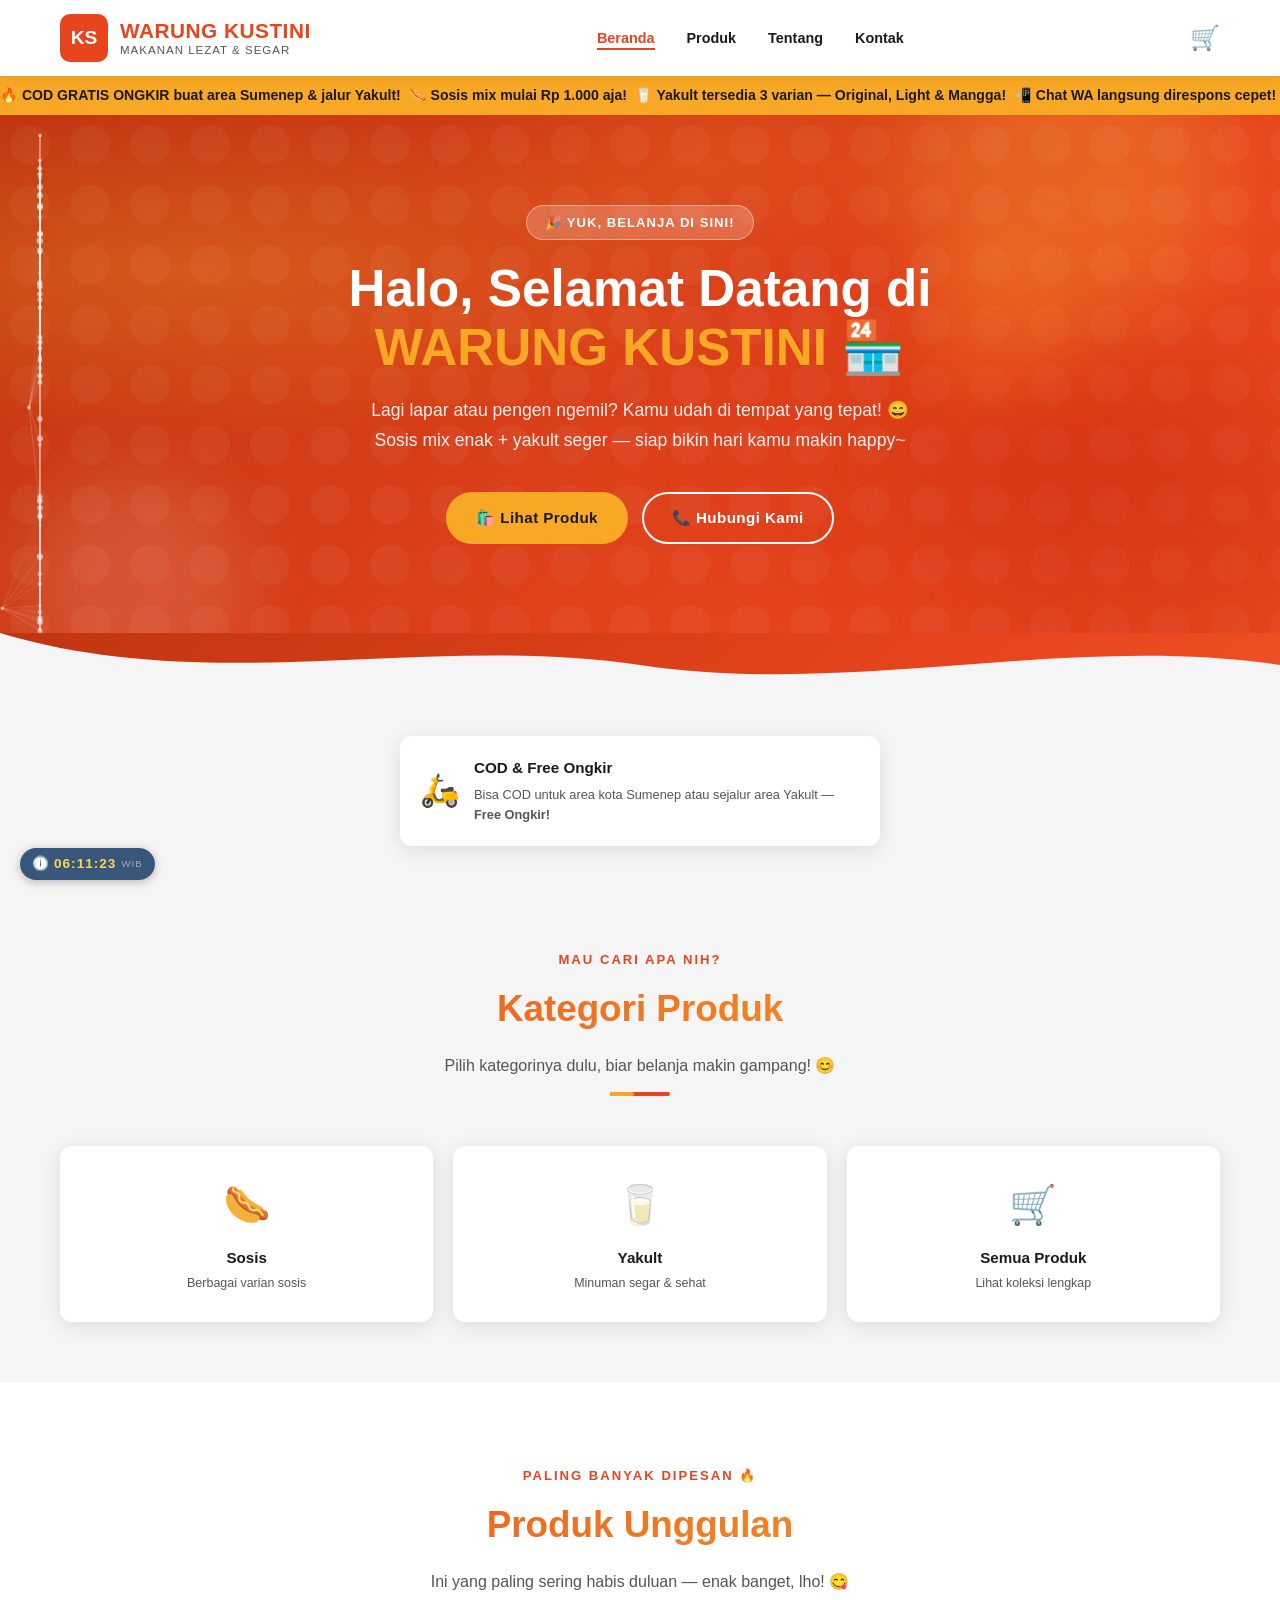
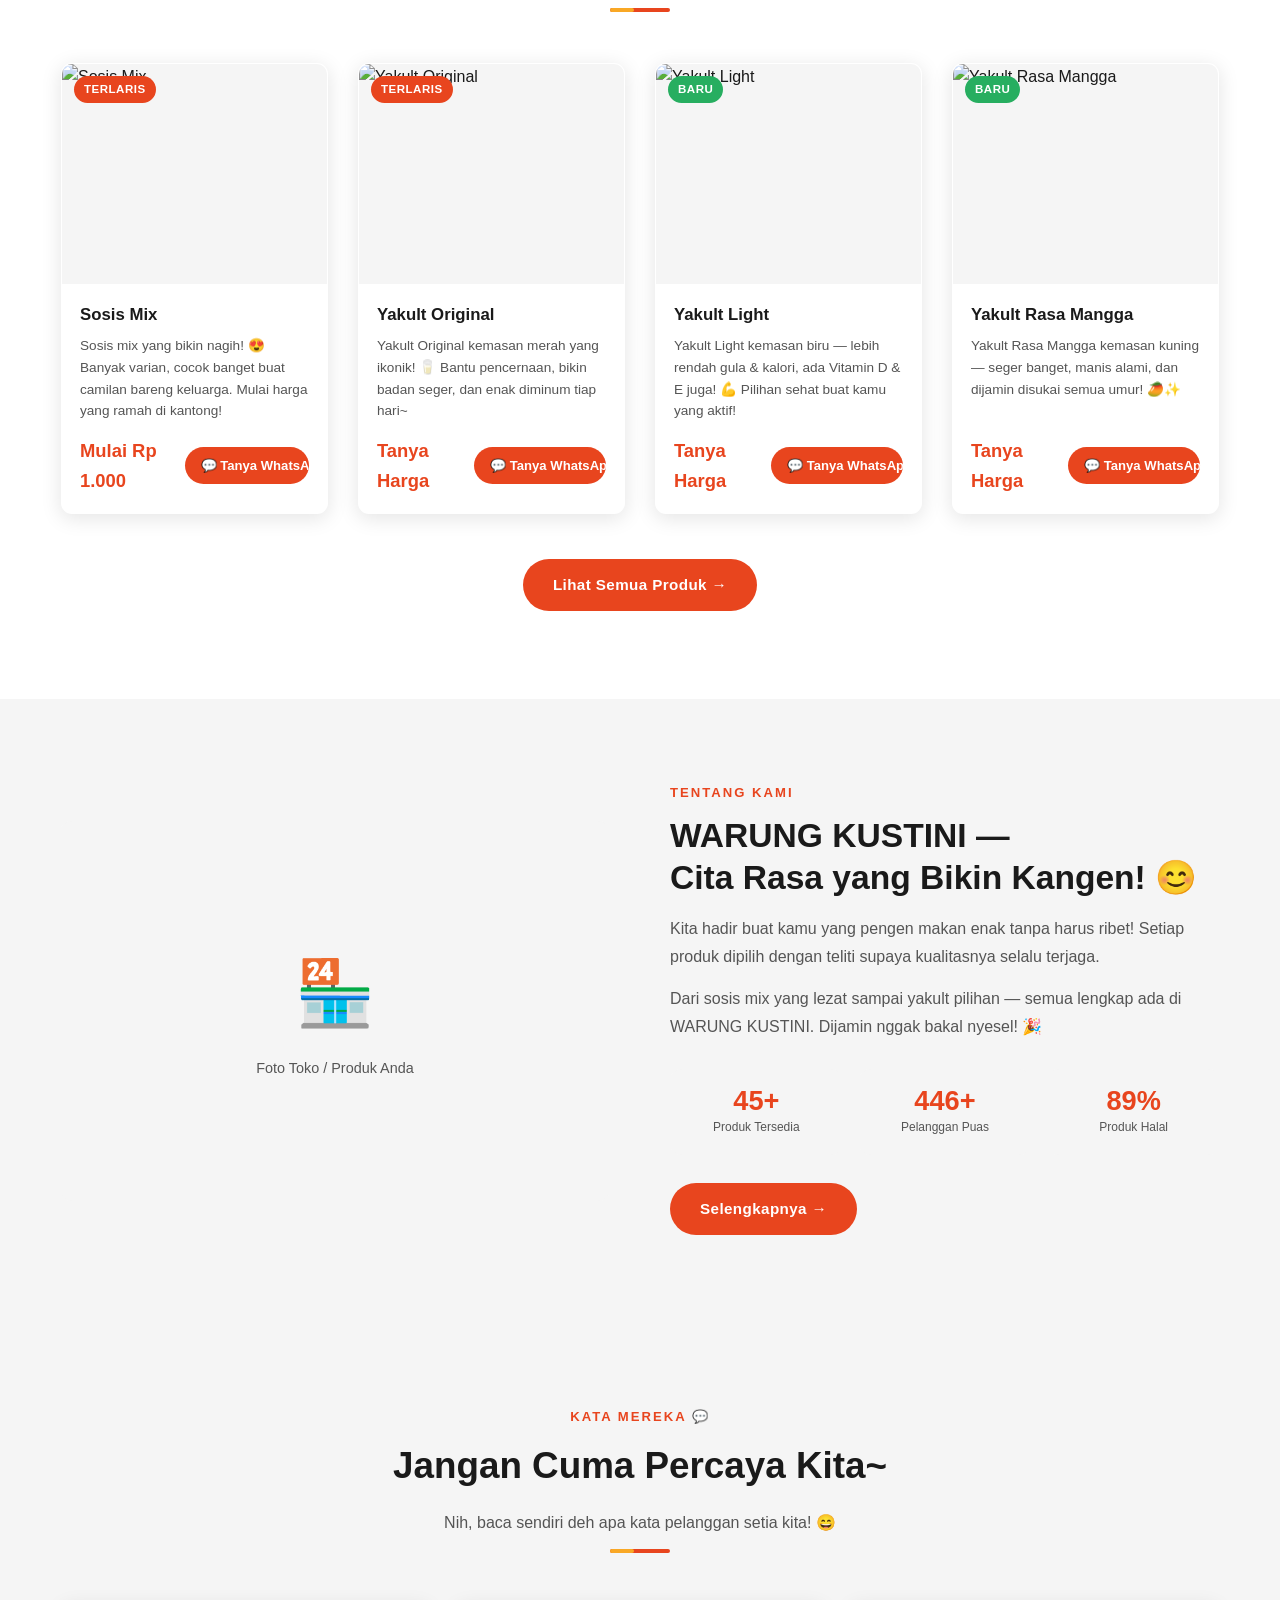
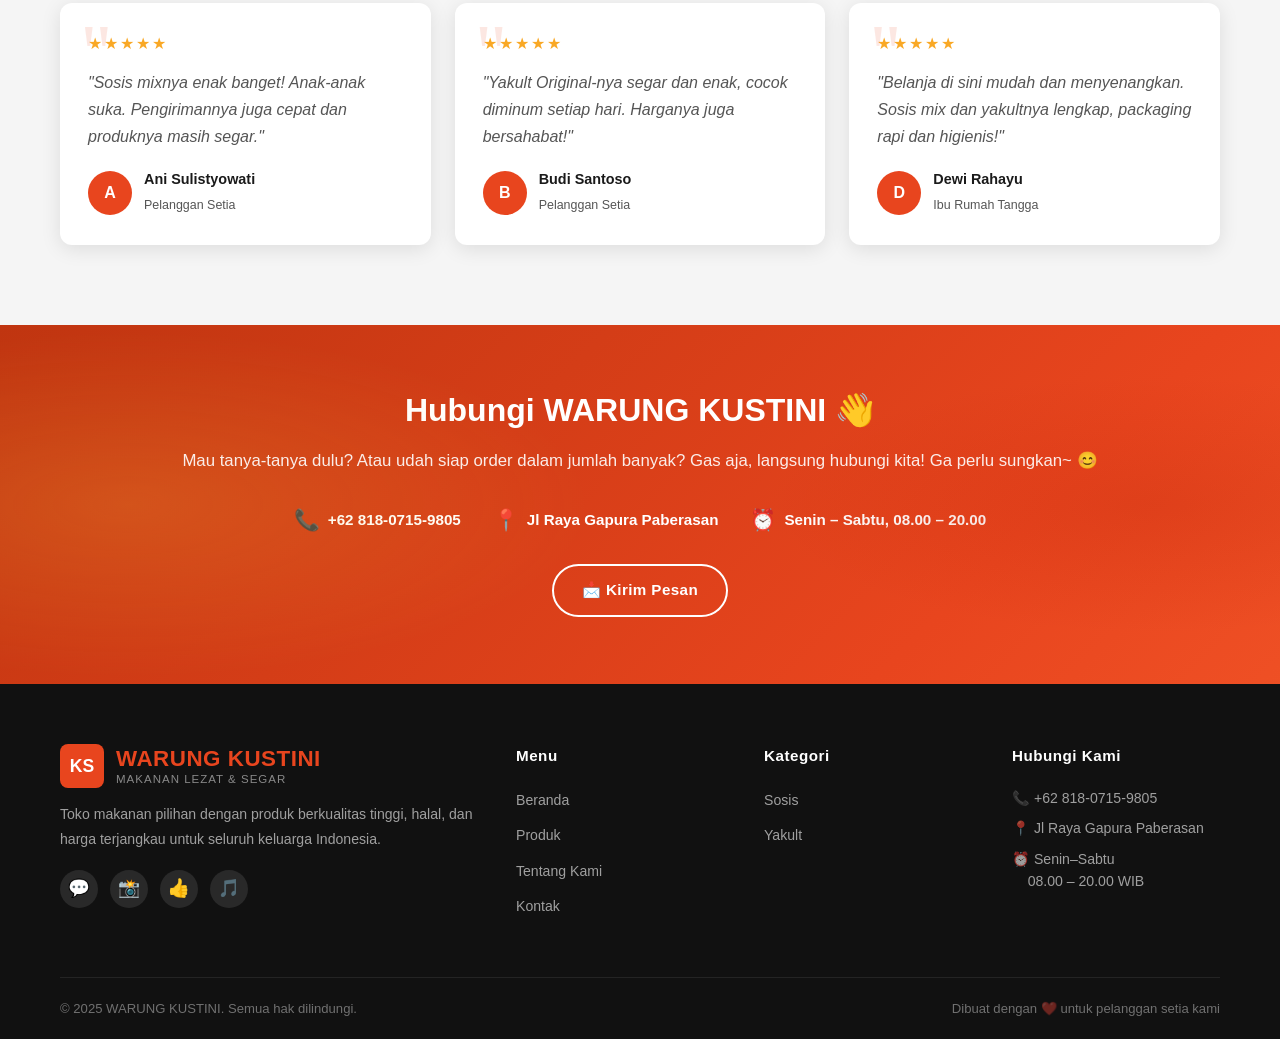
==== index.html @ 01413b74 "feat: premium redesign of Cek Info Sumenep modal with animations & effects Agent-Logs-Url: https://g" ====
<!DOCTYPE html>
<html lang="id">
<head>
  <meta charset="UTF-8" />
  <meta name="viewport" content="width=device-width, initial-scale=1.0" />
  <meta name="description" content="WARUNG KUSTINI — Toko makanan segar dan lezat. Sosis Mix dan Yakult pilihan terlengkap." />
  <title>WARUNG KUSTINI — Toko Makanan Lezat</title>
  <link rel="stylesheet" href="css/style.css" />
  <!-- Favicon placeholder (ganti dengan logo Anda) -->
  <link rel="icon" href="images/logo.png" type="image/png" />
</head>
<body>

  <div class="scroll-progress" id="scrollProgress"></div>

  <!-- ================================================
       NAVIGATION
       ================================================ -->
  <nav class="navbar">
    <div class="nav-inner">
      <!-- Logo -->
      <a href="index.html" class="logo">
        <!-- Ganti src dengan file logo Anda -->
        <div style="width:48px;height:48px;background:var(--primary);border-radius:10px;display:flex;align-items:center;justify-content:center;color:#fff;font-weight:900;font-size:1.2rem;flex-shrink:0;">KS</div>
        <div class="logo-text">
          <span class="logo-name">WARUNG KUSTINI</span>
          <span class="logo-tagline">Makanan Lezat &amp; Segar</span>
        </div>
      </a>

      <!-- Desktop Links -->
      <ul class="nav-links">
        <li><a href="index.html" class="active">Beranda</a></li>
        <li><a href="produk.html">Produk</a></li>
        <li><a href="tentang.html">Tentang</a></li>
        <li><a href="kontak.html">Kontak</a></li>
      </ul>

      <!-- Cart & Hamburger -->
      <div style="display:flex;align-items:center;gap:12px;">
        <div class="cart-icon" title="Keranjang Belanja">
          🛒
          <span class="cart-badge" style="display:none;">0</span>
        </div>
        <div class="hamburger" id="hamburger" aria-label="Menu">
          <span></span><span></span><span></span>
        </div>
      </div>
    </div>

    <!-- Mobile Nav -->
    <div class="mobile-nav" id="mobileNav">
      <a href="index.html">🏠 Beranda</a>
      <a href="produk.html">🛍️ Produk</a>
      <a href="tentang.html">ℹ️ Tentang Kami</a>
      <a href="kontak.html">📞 Kontak</a>
      <button id="mobileInfoSumenep" class="mobile-nav-info-btn">🗺️ Cek Info Sumenep</button>
    </div>
  </nav>

  <!-- ================================================
       HERO
       ================================================ -->
  <!-- PROMO TICKER -->
  <div class="promo-ticker" aria-label="Promo info">
    <span class="promo-ticker-inner">🔥 COD GRATIS ONGKIR buat area Sumenep &amp; jalur Yakult! &nbsp;🌭 Sosis mix mulai Rp 1.000 aja! &nbsp;🥛 Yakult tersedia 3 varian — Original, Light &amp; Mangga! &nbsp;📲 Chat WA langsung direspons cepet! &nbsp;&nbsp;&nbsp;&nbsp;🔥 COD GRATIS ONGKIR buat area Sumenep &amp; jalur Yakult! &nbsp;🌭 Sosis mix mulai Rp 1.000 aja! &nbsp;🥛 Yakult tersedia 3 varian — Original, Light &amp; Mangga! &nbsp;📲 Chat WA langsung direspons cepet!</span>
  </div>

  <section class="hero" id="floatingContainer">
    <div class="hero-shape s1"></div>
    <div class="hero-shape s2"></div>
    <div class="hero-shape s3"></div>
    <div class="hero-shape s4"></div>
    <div class="hero-content">
      <div class="hero-badge">🎉 Yuk, Belanja di Sini!</div>
      <h1>Halo, Selamat Datang di<br /><span>WARUNG KUSTINI</span> 🏪</h1>
      <p>Lagi lapar atau pengen ngemil? Kamu udah di tempat yang tepat! 😄<br />Sosis mix enak + yakult seger — siap bikin hari kamu makin happy~</p>
      <div class="hero-buttons">
        <a href="produk.html" class="btn btn-secondary">🛍️ Lihat Produk</a>
        <a href="kontak.html" class="btn btn-outline">📞 Hubungi Kami</a>
      </div>
    </div>
  </section>

  <!-- Wave divider: hero → features -->
  <div class="wave-divider" aria-hidden="true">
    <svg xmlns="http://www.w3.org/2000/svg" viewBox="0 0 1440 72" preserveAspectRatio="none">
      <path d="M0,0 C240,72 480,0 720,36 C960,72 1200,0 1440,36 L1440,72 L0,72 Z" fill="#f5f5f5"/>
    </svg>
  </div>

  <!-- ================================================
       FEATURES STRIP
       ================================================ -->
  <section class="features">
    <div class="container">
      <div class="features-grid features-grid--single">
        <div class="feature-item reveal">
          <div class="feature-icon">🛵</div>
          <div class="feature-text">
            <h4>COD &amp; Free Ongkir</h4>
            <p>Bisa COD untuk area kota Sumenep atau sejalur area Yakult — <strong>Free Ongkir!</strong></p>
          </div>
        </div>
      </div>
    </div>
  </section>

  <!-- ================================================
       PRODUCT CATEGORIES
       ================================================ -->
  <section class="categories">
    <div class="container">
      <div class="section-header">
        <span class="section-label">Mau Cari Apa Nih?</span>
        <h2 class="gradient-heading">Kategori Produk</h2>
        <p>Pilih kategorinya dulu, biar belanja makin gampang! 😊</p>
        <div class="divider"></div>
      </div>
      <div class="category-grid">
        <a href="produk.html?cat=sosis" class="category-card reveal">
          <div class="category-icon">🌭</div>
          <h4>Sosis</h4>
          <p>Berbagai varian sosis</p>
        </a>
        <a href="produk.html?cat=yakult" class="category-card reveal">
          <div class="category-icon">🥛</div>
          <h4>Yakult</h4>
          <p>Minuman segar &amp; sehat</p>
        </a>
        <a href="produk.html" class="category-card reveal">
          <div class="category-icon">🛒</div>
          <h4>Semua Produk</h4>
          <p>Lihat koleksi lengkap</p>
        </a>
      </div>
    </div>
  </section>

  <!-- ================================================
       FEATURED PRODUCTS
       ================================================ -->
  <section class="products" id="produk">
    <div class="container">
      <div class="section-header">
        <span class="section-label">Paling Banyak Dipesan 🔥</span>
        <h2 class="gradient-heading">Produk Unggulan</h2>
        <p>Ini yang paling sering habis duluan — enak banget, lho! 😋</p>
        <div class="divider"></div>
      </div>

      <div class="product-grid">

        <!-- Sosis Mix 1 -->
        <div class="product-card reveal" data-category="sosis">
          <div class="product-img-wrap">
            <img src="https://files.catbox.moe/dftq4t.jpg" alt="Sosis Mix" loading="lazy" />
            <span class="product-badge">Terlaris</span>
          </div>
          <div class="product-info">
            <h3>Sosis Mix</h3>
            <p>Sosis mix yang bikin nagih! 😍 Banyak varian, cocok banget buat camilan bareng keluarga. Mulai harga yang ramah di kantong!</p>
            <div class="product-footer">
              <span class="product-price">Mulai Rp 1.000</span>
              <a class="add-cart" href="https://wa.me/6281807159805?text=Permisi%2C%20Bu.%20Bolehkah%20saya%20mengetahui%20harga%20sosis%20mix%20ini%3F%20Terima%20kasih." target="_blank" rel="noopener noreferrer">💬 Tanya WhatsApp</a>
            </div>
          </div>
        </div>

        <!-- Yakult Original -->
        <div class="product-card reveal" data-category="minuman">
          <div class="product-img-wrap">
            <img src="https://files.catbox.moe/4a9c0r.jpg" alt="Yakult Original" loading="lazy" />
            <span class="product-badge">Terlaris</span>
          </div>
          <div class="product-info">
            <h3>Yakult Original</h3>
            <p>Yakult Original kemasan merah yang ikonik! 🥛 Bantu pencernaan, bikin badan seger, dan enak diminum tiap hari~</p>
            <div class="product-footer">
              <span class="product-price">Tanya Harga</span>
              <a class="add-cart" href="https://wa.me/6281807159805?text=Permisi%2C%20Bu.%20Bolehkah%20saya%20mengetahui%20harga%20Yakult%20Original%20ini%3F%20Terima%20kasih." target="_blank" rel="noopener noreferrer">💬 Tanya WhatsApp</a>
            </div>
          </div>
        </div>

        <!-- Yakult Light -->
        <div class="product-card reveal" data-category="minuman">
          <div class="product-img-wrap">
            <img src="https://files.catbox.moe/4a9c0r.jpg" alt="Yakult Light" loading="lazy" />
            <span class="product-badge new">Baru</span>
          </div>
          <div class="product-info">
            <h3>Yakult Light</h3>
            <p>Yakult Light kemasan biru — lebih rendah gula & kalori, ada Vitamin D & E juga! 💪 Pilihan sehat buat kamu yang aktif!</p>
            <div class="product-footer">
              <span class="product-price">Tanya Harga</span>
              <a class="add-cart" href="https://wa.me/6281807159805?text=Permisi%2C%20Bu.%20Bolehkah%20saya%20mengetahui%20harga%20Yakult%20Light%20ini%3F%20Terima%20kasih." target="_blank" rel="noopener noreferrer">💬 Tanya WhatsApp</a>
            </div>
          </div>
        </div>

        <!-- Yakult Rasa Mangga -->
        <div class="product-card reveal" data-category="minuman">
          <div class="product-img-wrap">
            <img src="https://files.catbox.moe/4a9c0r.jpg" alt="Yakult Rasa Mangga" loading="lazy" />
            <span class="product-badge new">Baru</span>
          </div>
          <div class="product-info">
            <h3>Yakult Rasa Mangga</h3>
            <p>Yakult Rasa Mangga kemasan kuning — seger banget, manis alami, dan dijamin disukai semua umur! 🥭✨</p>
            <div class="product-footer">
              <span class="product-price">Tanya Harga</span>
              <a class="add-cart" href="https://wa.me/6281807159805?text=Permisi%2C%20Bu.%20Bolehkah%20saya%20mengetahui%20harga%20Yakult%20Rasa%20Mangga%20ini%3F%20Terima%20kasih." target="_blank" rel="noopener noreferrer">💬 Tanya WhatsApp</a>
            </div>
          </div>
        </div>

      </div><!-- /product-grid -->

      <div class="view-all">
        <a href="produk.html" class="btn btn-primary">Lihat Semua Produk →</a>
      </div>
    </div>
  </section>

  <!-- ================================================
       ABOUT SNIPPET
       ================================================ -->
  <section class="about" style="background:var(--light-gray);">
    <div class="container">
      <div class="about-inner">
        <!-- Image side -->
        <div class="about-img-wrap reveal reveal-left">
          <!-- Ganti dengan foto toko/produk Anda -->
          <div class="about-img-placeholder">
            <div class="placeholder-icon">🏪</div>
            <p>Foto Toko / Produk Anda</p>
          </div>
        </div>

        <!-- Text side -->
        <div class="about-text reveal reveal-right">
          <span class="about-label">Tentang Kami</span>
          <h2>WARUNG KUSTINI — <br />Cita Rasa yang Bikin Kangen! 😊</h2>
          <p>Kita hadir buat kamu yang pengen makan enak tanpa harus ribet! Setiap produk dipilih dengan teliti supaya kualitasnya selalu terjaga.</p>
          <p>Dari sosis mix yang lezat sampai yakult pilihan — semua lengkap ada di WARUNG KUSTINI. Dijamin nggak bakal nyesel! 🎉</p>

          <div class="about-stats">
            <div class="stat">
              <div class="stat-num">50+</div>
              <div class="stat-label">Produk Tersedia</div>
            </div>
            <div class="stat">
              <div class="stat-num">500+</div>
              <div class="stat-label">Pelanggan Puas</div>
            </div>
            <div class="stat">
              <div class="stat-num">100%</div>
              <div class="stat-label">Produk Halal</div>
            </div>
          </div>

          <a href="tentang.html" class="btn btn-primary">Selengkapnya →</a>
        </div>
      </div>
    </div>
  </section>

  <!-- ================================================
       TESTIMONIALS
       ================================================ -->
  <section class="testimonials">
    <div class="container">
      <div class="section-header">
        <span class="section-label">Kata Mereka 💬</span>
        <h2>Jangan Cuma Percaya Kita~</h2>
        <p>Nih, baca sendiri deh apa kata pelanggan setia kita! 😄</p>
        <div class="divider"></div>
      </div>
      <div class="testimonial-grid">
        <div class="testimonial-card reveal">
          <div class="stars">★★★★★</div>
          <p>"Sosis mixnya enak banget! Anak-anak suka. Pengirimannya juga cepat dan produknya masih segar."</p>
          <div class="reviewer">
            <div class="reviewer-avatar">A</div>
            <div class="reviewer-info">
              <h5>Ani Sulistyowati</h5>
              <span>Pelanggan Setia</span>
            </div>
          </div>
        </div>
        <div class="testimonial-card reveal">
          <div class="stars">★★★★★</div>
          <p>"Yakult Original-nya segar dan enak, cocok diminum setiap hari. Harganya juga bersahabat!"</p>
          <div class="reviewer">
            <div class="reviewer-avatar">B</div>
            <div class="reviewer-info">
              <h5>Budi Santoso</h5>
              <span>Pelanggan Setia</span>
            </div>
          </div>
        </div>
        <div class="testimonial-card reveal">
          <div class="stars">★★★★★</div>
          <p>"Belanja di sini mudah dan menyenangkan. Sosis mix dan yakultnya lengkap, packaging rapi dan higienis!"</p>
          <div class="reviewer">
            <div class="reviewer-avatar">D</div>
            <div class="reviewer-info">
              <h5>Dewi Rahayu</h5>
              <span>Ibu Rumah Tangga</span>
            </div>
          </div>
        </div>
      </div>
    </div>
  </section>

  <!-- ================================================
       CONTACT STRIP
       ================================================ -->
  <section class="contact-strip" id="kontak">
    <div class="container">
      <h2>Hubungi WARUNG KUSTINI 👋</h2>
      <p>Mau tanya-tanya dulu? Atau udah siap order dalam jumlah banyak? Gas aja, langsung hubungi kita! Ga perlu sungkan~ 😊</p>
      <div class="contact-info">
        <div class="contact-info-item">
          <span class="icon">📞</span>
          <span>+62 818-0715-9805</span>
        </div>
        <div class="contact-info-item">
          <span class="icon">📍</span>
          <span>Jl Raya Gapura Paberasan</span>
        </div>
        <div class="contact-info-item">
          <span class="icon">⏰</span>
          <span>Senin – Sabtu, 08.00 – 20.00</span>
        </div>
      </div>
      <a href="kontak.html" class="btn btn-outline">📩 Kirim Pesan</a>
    </div>
  </section>

  <!-- ================================================
       FOOTER
       ================================================ -->
  <footer class="footer">
    <div class="container">
      <div class="footer-grid">
        <!-- Brand -->
        <div class="footer-brand">
          <div class="logo">
            <div style="width:44px;height:44px;background:var(--primary);border-radius:8px;display:flex;align-items:center;justify-content:center;color:#fff;font-weight:900;font-size:1.1rem;flex-shrink:0;">KS</div>
            <div class="logo-text">
              <span class="logo-name">WARUNG KUSTINI</span>
              <span class="logo-tagline">Makanan Lezat &amp; Segar</span>
            </div>
          </div>
          <p>Toko makanan pilihan dengan produk berkualitas tinggi, halal, dan harga terjangkau untuk seluruh keluarga Indonesia.</p>
          <div class="social-links">
            <a href="https://wa.me/6281807159805" title="WhatsApp">💬</a>
            <a href="#" title="Instagram">📸</a>
            <a href="#" title="Facebook">👍</a>
            <a href="#" title="TikTok">🎵</a>
          </div>
        </div>

        <!-- Menu -->
        <div class="footer-col">
          <h4>Menu</h4>
          <ul>
            <li><a href="index.html">Beranda</a></li>
            <li><a href="produk.html">Produk</a></li>
            <li><a href="tentang.html">Tentang Kami</a></li>
            <li><a href="kontak.html">Kontak</a></li>
          </ul>
        </div>

        <div class="footer-col">
          <h4>Kategori</h4>
          <ul>
            <li><a href="produk.html?cat=sosis">Sosis</a></li>
            <li><a href="produk.html?cat=yakult">Yakult</a></li>
          </ul>
        </div>

        <!-- Kontak -->
        <div class="footer-col footer-contact">
          <h4>Hubungi Kami</h4>
          <p>📞 +62 818-0715-9805</p>
          <p>📍 Jl Raya Gapura Paberasan</p>
          <p>⏰ Senin–Sabtu<br />&nbsp;&nbsp;&nbsp;&nbsp;08.00 – 20.00 WIB</p>
        </div>
      </div>

      <div class="footer-bottom">
        <span>&copy; 2025 WARUNG KUSTINI. Semua hak dilindungi.</span>
        <span>Dibuat dengan ❤️ untuk pelanggan setia kami</span>
      </div>
    </div>
  </footer>

  <div class="toast-container"></div>
  <button class="back-to-top" id="backToTop" title="Kembali ke atas">↑</button>

  <!-- Live Clock Widget -->
  <div class="live-clock" id="liveClock" title="Klik untuk lihat info Sumenep">
    <div class="live-clock-icon">🕐</div>
    <div class="live-clock-time" id="clockTime">00:00:00</div>
    <div class="live-clock-label">WIB</div>
  </div>

  <!-- Sumenep Info Modal -->
  <div class="sumenep-modal-overlay" id="sumenepModalOverlay" role="dialog" aria-modal="true" aria-label="Info Sumenep">
    <div class="sumenep-modal">
      <button class="sumenep-modal-close" id="sumenepModalClose" aria-label="Tutup">✕</button>

      <!-- Header with particle canvas -->
      <div class="sumenep-modal-header">
        <canvas class="sumenep-particles" id="sumenepParticles" aria-hidden="true"></canvas>
        <div class="sumenep-header-content">
          <div class="sumenep-header-icon">🗺️</div>
          <span class="sumenep-modal-badge">📍 Sumenep, Jawa Timur</span>
          <h2>Info Sumenep</h2>
          <p class="sumenep-header-sub">Kabupaten Kepulauan Paling Timur Jawa Timur</p>
        </div>
      </div>

      <div class="sumenep-modal-body">

        <!-- Clock section -->
        <div class="sumenep-time-section">
          <div class="sumenep-time-label">🕐 Waktu Sekarang — WIB</div>
          <div class="sumenep-time-display" id="sumenepTimeDisplay">00:00:00</div>
          <div class="sumenep-time-meta">
            <span id="sumenepDateDisplay">Memuat tanggal…</span>
            <span class="sumenep-timezone">UTC+7 · Waktu Indonesia Barat</span>
          </div>
        </div>

        <!-- Quick stats -->
        <div class="sumenep-stats-grid">
          <div class="sumenep-stat-tile">
            <div class="sumenep-stat-icon">🏝️</div>
            <div class="sumenep-stat-val">126</div>
            <div class="sumenep-stat-key">Pulau</div>
          </div>
          <div class="sumenep-stat-tile">
            <div class="sumenep-stat-icon">🏘️</div>
            <div class="sumenep-stat-val">27</div>
            <div class="sumenep-stat-key">Kecamatan</div>
          </div>
          <div class="sumenep-stat-tile">
            <div class="sumenep-stat-icon">👥</div>
            <div class="sumenep-stat-val">1,1 Jt</div>
            <div class="sumenep-stat-key">Penduduk</div>
          </div>
          <div class="sumenep-stat-tile">
            <div class="sumenep-stat-icon">🌊</div>
            <div class="sumenep-stat-val">2.093</div>
            <div class="sumenep-stat-key">km² Luas</div>
          </div>
        </div>

        <!-- Weather section -->
        <div class="sumenep-weather-section">
          <div class="sumenep-weather-header">
            <h3>🌤️ Cuaca Sumenep</h3>
            <button class="sumenep-refresh-btn" id="sumenepCekCuacaBtn" title="Muat ulang cuaca">↻</button>
          </div>
          <div id="sumenepWeatherContent">
            <div class="sumenep-weather-empty">
              <div class="sumenep-weather-empty-icon">🌤️</div>
              <p>Tekan tombol ↻ untuk memuat data cuaca terkini</p>
            </div>
          </div>
        </div>

      </div><!-- /body -->
    </div><!-- /modal -->
  </div>

  <script src="js/main.js"></script>
</body>
</html>
---- css/style.css ----
/* =====================================================
   KUSTINI STORE — Main Stylesheet
   ===================================================== */

/* ---------- CSS Variables ---------- */
:root {
  --primary:    #e8451e;   /* warm orange-red */
  --primary-dk: #c03510;
  --accent:     #f9a825;   /* golden yellow */
  --dark:       #1a1a1a;
  --gray:       #555;
  --light-gray: #f5f5f5;
  --white:      #ffffff;
  --border:     #e0e0e0;
  --radius:     12px;
  --shadow:     0 4px 20px rgba(0,0,0,.10);
  --transition: .3s ease;
  --font:       'Segoe UI', Tahoma, Geneva, Verdana, sans-serif;
}

/* ---------- Reset & Base ---------- */
*, *::before, *::after { box-sizing: border-box; margin: 0; padding: 0; }

html { scroll-behavior: smooth; }

body {
  font-family: var(--font);
  color: var(--dark);
  background: linear-gradient(160deg, #fffaf8 0%, #ffffff 45%, #fff8f3 100%);
  background-attachment: fixed;
  line-height: 1.6;
}

img { max-width: 100%; display: block; }
a  { text-decoration: none; color: inherit; }
ul { list-style: none; }

.container {
  max-width: 1200px;
  margin: 0 auto;
  padding: 0 20px;
}

/* ---------- Buttons ---------- */
.btn {
  display: inline-block;
  padding: 12px 28px;
  border-radius: 50px;
  font-weight: 600;
  font-size: .95rem;
  cursor: pointer;
  border: 2px solid transparent;
  transition: var(--transition);
  letter-spacing: .4px;
}
.btn-primary {
  background: var(--primary);
  color: var(--white);
}
.btn-primary:hover {
  background: var(--primary-dk);
  transform: translateY(-2px);
  box-shadow: 0 6px 18px rgba(232,69,30,.35);
}
.btn-outline {
  border-color: var(--white);
  color: var(--white);
}
.btn-outline:hover {
  background: var(--white);
  color: var(--primary);
  transform: translateY(-2px);
}
.btn-secondary {
  background: var(--accent);
  color: var(--dark);
}
.btn-secondary:hover {
  filter: brightness(.92);
  transform: translateY(-2px);
}

/* =====================================================
   NAVIGATION
   ===================================================== */
.navbar {
  position: sticky;
  top: 0;
  z-index: 1000;
  background: var(--white);
  box-shadow: 0 2px 12px rgba(0,0,0,.08);
}

.nav-inner {
  display: flex;
  align-items: center;
  justify-content: space-between;
  padding: 14px 20px;
  max-width: 1200px;
  margin: 0 auto;
}

/* Logo */
.logo {
  display: flex;
  align-items: center;
  gap: 12px;
}
.logo-img {
  width: 48px;
  height: 48px;
  object-fit: contain;
  border-radius: 8px;
}
.logo-text {
  display: flex;
  flex-direction: column;
  line-height: 1.2;
}
.logo-name {
  font-size: 1.3rem;
  font-weight: 800;
  color: var(--primary);
  letter-spacing: .5px;
}
.logo-tagline {
  font-size: .72rem;
  color: var(--gray);
  letter-spacing: 1px;
  text-transform: uppercase;
}

/* Nav links */
.nav-links {
  display: flex;
  align-items: center;
  gap: 32px;
}
.nav-links a {
  font-weight: 600;
  font-size: .9rem;
  color: var(--dark);
  position: relative;
  transition: color var(--transition);
}
.nav-links a::after {
  content: '';
  position: absolute;
  bottom: -4px;
  left: 0;
  width: 0;
  height: 2px;
  background: var(--primary);
  transition: width var(--transition);
}
.nav-links a:hover,
.nav-links a.active { color: var(--primary); }
.nav-links a:hover::after,
.nav-links a.active::after { width: 100%; }

/* Cart icon */
.cart-icon {
  position: relative;
  font-size: 1.5rem;
  cursor: pointer;
  color: var(--dark);
  transition: color var(--transition);
}
.cart-icon:hover { color: var(--primary); }
.cart-badge {
  position: absolute;
  top: -6px;
  right: -8px;
  background: var(--primary);
  color: var(--white);
  border-radius: 50%;
  width: 18px;
  height: 18px;
  font-size: .65rem;
  font-weight: 700;
  display: flex;
  align-items: center;
  justify-content: center;
}

/* Hamburger */
.hamburger {
  display: none;
  flex-direction: column;
  gap: 5px;
  cursor: pointer;
  padding: 4px;
}
.hamburger span {
  display: block;
  width: 25px;
  height: 3px;
  background: var(--dark);
  border-radius: 3px;
  transition: var(--transition);
}
.hamburger.open span:nth-child(1) { transform: translateY(8px) rotate(45deg); }
.hamburger.open span:nth-child(2) { opacity: 0; }
.hamburger.open span:nth-child(3) { transform: translateY(-8px) rotate(-45deg); }

/* Mobile nav */
.mobile-nav {
  display: none;
  flex-direction: column;
  background: var(--white);
  padding: 16px 20px;
  border-top: 1px solid var(--border);
}
.mobile-nav.open { display: flex; }
.mobile-nav a {
  padding: 12px 0;
  font-weight: 600;
  border-bottom: 1px solid var(--border);
  color: var(--dark);
  transition: color var(--transition);
}
.mobile-nav a:last-child { border-bottom: none; }
.mobile-nav a:hover { color: var(--primary); }

/* =====================================================
   HERO SECTION
   ===================================================== */
.hero {
  background: linear-gradient(135deg, #c03510 0%, var(--primary) 25%, #ff6b35 55%, var(--accent) 85%, #e05010 100%);
  background-size: 300% 300%;
  animation: heroGradient 12s ease infinite;
  color: var(--white);
  padding: 90px 20px;
  text-align: center;
  position: relative;
  overflow: hidden;
}
@keyframes heroGradient {
  0%   { background-position: 0%   50%; }
  50%  { background-position: 100% 50%; }
  100% { background-position: 0%   50%; }
}
.hero::before {
  content: '';
  position: absolute;
  inset: 0;
  background:
    radial-gradient(ellipse 70% 50% at 15% 30%, rgba(255,200,60,0.22) 0%, transparent 65%),
    radial-gradient(ellipse 55% 70% at 85% 70%, rgba(180,30,5,0.28) 0%, transparent 65%),
    radial-gradient(ellipse 40% 40% at 55% 10%, rgba(255,140,40,0.18) 0%, transparent 55%),
    url("data:image/svg+xml,%3Csvg width='60' height='60' viewBox='0 0 60 60' xmlns='http://www.w3.org/2000/svg'%3E%3Cg fill='none' fill-rule='evenodd'%3E%3Cg fill='%23ffffff' fill-opacity='0.04'%3E%3Ccircle cx='30' cy='30' r='20'/%3E%3C/g%3E%3C/g%3E%3C/svg%3E");
  animation: auroraShift 10s ease-in-out infinite alternate;
}
@keyframes auroraShift {
  0%   { background-position: 0 0, 100% 100%, 50% 0, 0 0; }
  100% { background-position: 80% 60%, 20% 30%, 80% 80%, 0 0; }
}
.hero-content { position: relative; z-index: 1; max-width: 700px; margin: 0 auto; }
.hero-badge {
  display: inline-block;
  background: rgba(255,255,255,.2);
  border: 1px solid rgba(255,255,255,.4);
  border-radius: 50px;
  padding: 6px 18px;
  font-size: .82rem;
  font-weight: 600;
  letter-spacing: 1px;
  margin-bottom: 20px;
  text-transform: uppercase;
}
.hero h1 {
  font-size: clamp(2rem, 5vw, 3.2rem);
  font-weight: 900;
  line-height: 1.15;
  margin-bottom: 18px;
}
.hero h1 span { color: var(--accent); }
.hero p {
  font-size: 1.1rem;
  opacity: .92;
  margin-bottom: 36px;
  line-height: 1.7;
}
.hero-buttons { display: flex; gap: 14px; justify-content: center; flex-wrap: wrap; }

/* =====================================================
   SECTION HEADERS
   ===================================================== */
.section-header { text-align: center; margin-bottom: 50px; }
.section-label {
  display: inline-block;
  color: var(--primary);
  font-weight: 700;
  font-size: .82rem;
  letter-spacing: 2px;
  text-transform: uppercase;
  margin-bottom: 10px;
}
.section-header h2 {
  font-size: clamp(1.6rem, 3vw, 2.3rem);
  font-weight: 800;
  color: var(--dark);
  margin-bottom: 14px;
}
.section-header p { color: var(--gray); max-width: 520px; margin: 0 auto; }
.divider {
  width: 60px;
  height: 4px;
  background: var(--primary);
  border-radius: 4px;
  margin: 14px auto 0;
}

/* =====================================================
   FEATURES STRIP
   ===================================================== */
.features {
  background: var(--light-gray);
  padding: 40px 20px;
}
.features-grid {
  display: grid;
  grid-template-columns: repeat(auto-fit, minmax(200px, 1fr));
  gap: 24px;
}
.features-grid--single {
  grid-template-columns: minmax(200px, 480px);
  justify-content: center;
}
.feature-item {
  display: flex;
  align-items: center;
  gap: 14px;
  background: var(--white);
  border-radius: var(--radius);
  padding: 20px;
  box-shadow: var(--shadow);
}
.feature-icon {
  font-size: 2rem;
  flex-shrink: 0;
}
.feature-text h4 { font-size: .95rem; font-weight: 700; margin-bottom: 4px; }
.feature-text p  { font-size: .8rem;  color: var(--gray); }

/* =====================================================
   PRODUCTS
   ===================================================== */
.products { padding: 80px 20px; }

.product-grid {
  display: grid;
  grid-template-columns: repeat(auto-fill, minmax(260px, 1fr));
  gap: 28px;
}

.product-card {
  background: var(--white);
  border-radius: var(--radius);
  box-shadow: var(--shadow);
  overflow: hidden;
  transition: transform var(--transition), box-shadow var(--transition);
  display: flex;
  flex-direction: column;
}
.product-card:hover {
  transform: translateY(-6px);
  box-shadow: 0 12px 36px rgba(0,0,0,.14);
}

.product-img-wrap {
  position: relative;
  height: 220px;
  background: var(--light-gray);
  overflow: hidden;
}
.product-img-wrap img {
  width: 100%;
  height: 100%;
  object-fit: cover;
  transition: transform .5s ease;
}
.product-card:hover .product-img-wrap img { transform: scale(1.06); }
.product-badge {
  position: absolute;
  top: 12px;
  left: 12px;
  background: var(--primary);
  color: var(--white);
  font-size: .72rem;
  font-weight: 700;
  padding: 4px 10px;
  border-radius: 50px;
  text-transform: uppercase;
  letter-spacing: .5px;
}
.product-badge.new { background: #27ae60; }

.product-info { padding: 18px; flex: 1; display: flex; flex-direction: column; }
.product-info h3 { font-size: 1.05rem; font-weight: 700; margin-bottom: 6px; }
.product-info p  { font-size: .85rem; color: var(--gray); flex: 1; margin-bottom: 14px; }

.product-footer {
  display: flex;
  align-items: center;
  justify-content: space-between;
  gap: 10px;
}
.product-price {
  font-size: 1.15rem;
  font-weight: 800;
  color: var(--primary);
}
.add-cart {
  background: var(--primary);
  color: var(--white);
  border: none;
  border-radius: 50px;
  padding: 8px 16px;
  font-size: .82rem;
  font-weight: 600;
  cursor: pointer;
  transition: var(--transition);
  white-space: nowrap;
}
.add-cart:hover {
  background: var(--primary-dk);
  transform: translateY(-1px);
}

.view-all { text-align: center; margin-top: 44px; }

/* =====================================================
   CATEGORIES
   ===================================================== */
.categories { padding: 60px 20px; background: var(--light-gray); }
.category-grid {
  display: grid;
  grid-template-columns: repeat(auto-fit, minmax(160px, 1fr));
  gap: 20px;
}
.category-card {
  background: var(--white);
  border-radius: var(--radius);
  padding: 28px 16px;
  text-align: center;
  box-shadow: var(--shadow);
  cursor: pointer;
  transition: var(--transition);
}
.category-card:hover {
  background: var(--primary);
  color: var(--white);
  transform: translateY(-4px);
  box-shadow: 0 8px 24px rgba(232,69,30,.3);
}
.category-card:hover p { color: rgba(255,255,255,.85); }
.category-icon { font-size: 2.4rem; margin-bottom: 10px; }
.category-card h4 { font-size: .95rem; font-weight: 700; margin-bottom: 4px; }
.category-card p  { font-size: .78rem; color: var(--gray); transition: var(--transition); }

/* =====================================================
   ABOUT SECTION
   ===================================================== */
.about { padding: 80px 20px; }
.about-inner {
  display: grid;
  grid-template-columns: 1fr 1fr;
  gap: 60px;
  align-items: center;
}
.about-img-wrap {
  position: relative;
  border-radius: var(--radius);
  overflow: hidden;
  background: var(--light-gray);
  min-height: 380px;
  display: flex;
  align-items: center;
  justify-content: center;
}
.about-img-wrap img {
  width: 100%;
  height: 100%;
  object-fit: cover;
}
.about-img-placeholder {
  color: var(--gray);
  text-align: center;
  padding: 40px;
}
.about-img-placeholder .placeholder-icon { font-size: 4rem; margin-bottom: 12px; }
.about-img-placeholder p { font-size: .9rem; }

.about-label { color: var(--primary); font-weight: 700; text-transform: uppercase; letter-spacing: 2px; font-size: .82rem; }
.about-text h2 { font-size: clamp(1.5rem, 3vw, 2.1rem); font-weight: 800; margin: 10px 0 16px; line-height: 1.25; }
.about-text p  { color: var(--gray); margin-bottom: 14px; line-height: 1.75; }

.about-stats {
  display: grid;
  grid-template-columns: repeat(3, 1fr);
  gap: 16px;
  margin: 28px 0;
}
.stat {
  text-align: center;
  padding: 18px 10px;
  background: var(--light-gray);
  border-radius: var(--radius);
}
.stat-num { font-size: 1.7rem; font-weight: 900; color: var(--primary); line-height: 1; }
.stat-label { font-size: .75rem; color: var(--gray); margin-top: 4px; }

/* =====================================================
   TESTIMONIALS
   ===================================================== */
.testimonials { padding: 80px 20px; background: var(--light-gray); }
.testimonial-grid {
  display: grid;
  grid-template-columns: repeat(auto-fill, minmax(280px, 1fr));
  gap: 24px;
}
.testimonial-card {
  background: var(--white);
  border-radius: var(--radius);
  padding: 28px;
  box-shadow: var(--shadow);
  position: relative;
}
.testimonial-card::before {
  content: '"';
  position: absolute;
  top: 10px;
  left: 20px;
  font-size: 5rem;
  color: var(--primary);
  opacity: .12;
  line-height: 1;
  font-family: Georgia, serif;
}
.stars { color: var(--accent); font-size: 1rem; margin-bottom: 12px; letter-spacing: 2px; }
.testimonial-card p { color: var(--gray); font-style: italic; margin-bottom: 18px; line-height: 1.7; }
.reviewer { display: flex; align-items: center; gap: 12px; }
.reviewer-avatar {
  width: 44px;
  height: 44px;
  border-radius: 50%;
  background: var(--primary);
  color: var(--white);
  display: flex;
  align-items: center;
  justify-content: center;
  font-weight: 800;
  font-size: 1rem;
  flex-shrink: 0;
}
.reviewer-info h5 { font-weight: 700; font-size: .9rem; }
.reviewer-info span { font-size: .78rem; color: var(--gray); }

/* =====================================================
   CONTACT STRIP
   ===================================================== */
.contact-strip {
  background: linear-gradient(135deg, #c03510 0%, var(--primary) 25%, #ff6b35 55%, var(--accent) 85%, #e05010 100%);
  background-size: 300% 300%;
  animation: heroGradient 12s ease infinite;
  color: var(--white);
  padding: 60px 20px;
  text-align: center;
  position: relative;
  overflow: hidden;
}
.contact-strip::before {
  content: '';
  position: absolute;
  inset: 0;
  background:
    radial-gradient(ellipse 60% 80% at 10% 50%, rgba(255,200,60,0.18) 0%, transparent 60%),
    radial-gradient(ellipse 50% 60% at 90% 50%, rgba(180,30,5,0.2) 0%, transparent 60%);
  animation: auroraShift 10s ease-in-out infinite alternate;
  pointer-events: none;
}
.contact-strip h2 { font-size: clamp(1.5rem, 3vw, 2rem); font-weight: 800; margin-bottom: 12px; }
.contact-strip p  { opacity: .9; margin-bottom: 28px; font-size: 1.05rem; }
.contact-info {
  display: flex;
  justify-content: center;
  gap: 32px;
  flex-wrap: wrap;
  margin-bottom: 28px;
}
.contact-info-item {
  display: flex;
  align-items: center;
  gap: 8px;
  font-size: .95rem;
  font-weight: 600;
}
.contact-info-item span.icon { font-size: 1.3rem; }

/* =====================================================
   FOOTER
   ===================================================== */
.footer {
  background: #111;
  color: rgba(255,255,255,.75);
  padding: 60px 20px 0;
}
.footer-grid {
  display: grid;
  grid-template-columns: 2fr 1fr 1fr 1fr;
  gap: 40px;
  margin-bottom: 48px;
}
.footer-brand .logo-name { color: var(--primary); font-size: 1.4rem; }
.footer-brand .logo-tagline { color: rgba(255,255,255,.5); }
.footer-brand p {
  margin-top: 14px;
  font-size: .88rem;
  line-height: 1.75;
  color: rgba(255,255,255,.6);
}
.footer-col h4 {
  color: var(--white);
  font-weight: 700;
  margin-bottom: 18px;
  font-size: .95rem;
  letter-spacing: .5px;
}
.footer-col ul li { margin-bottom: 10px; }
.footer-col ul li a {
  color: rgba(255,255,255,.6);
  font-size: .88rem;
  transition: color var(--transition);
}
.footer-col ul li a:hover { color: var(--primary); }
.footer-contact p {
  font-size: .88rem;
  color: rgba(255,255,255,.6);
  margin-bottom: 8px;
  display: flex;
  align-items: flex-start;
  gap: 8px;
}
.social-links { display: flex; gap: 12px; margin-top: 18px; }
.social-links a {
  width: 38px;
  height: 38px;
  border-radius: 50%;
  background: rgba(255,255,255,.1);
  display: flex;
  align-items: center;
  justify-content: center;
  font-size: 1.1rem;
  color: var(--white);
  transition: var(--transition);
}
.social-links a:hover { background: var(--primary); transform: translateY(-2px); }

.footer-bottom {
  border-top: 1px solid rgba(255,255,255,.08);
  padding: 20px 0;
  display: flex;
  justify-content: space-between;
  align-items: center;
  flex-wrap: wrap;
  gap: 12px;
  font-size: .82rem;
  color: rgba(255,255,255,.4);
}
.footer-bottom a { color: var(--primary); }

/* =====================================================
   PLACEHOLDER IMAGE COMPONENT
   ===================================================== */
.img-placeholder {
  width: 100%;
  height: 100%;
  display: flex;
  flex-direction: column;
  align-items: center;
  justify-content: center;
  background: linear-gradient(135deg, #f0f0f0 0%, #e0e0e0 100%);
  color: #aaa;
  gap: 8px;
}
.img-placeholder .ph-icon { font-size: 3rem; }
.img-placeholder .ph-text { font-size: .78rem; }

/* =====================================================
   PAGE HERO (inner pages)
   ===================================================== */
.page-hero {
  background: linear-gradient(135deg, #c03510 0%, var(--primary) 25%, #ff6b35 55%, var(--accent) 85%, #e05010 100%);
  background-size: 300% 300%;
  animation: heroGradient 12s ease infinite;
  color: var(--white);
  padding: 60px 20px;
  text-align: center;
  position: relative;
  overflow: hidden;
}
.page-hero::before {
  content: '';
  position: absolute;
  inset: 0;
  background:
    radial-gradient(ellipse 60% 50% at 10% 40%, rgba(255,200,60,0.2) 0%, transparent 60%),
    radial-gradient(ellipse 50% 60% at 90% 60%, rgba(180,30,5,0.22) 0%, transparent 60%);
  animation: auroraShift 10s ease-in-out infinite alternate;
  pointer-events: none;
}
.page-hero h1 { font-size: clamp(1.8rem, 4vw, 2.8rem); font-weight: 900; margin-bottom: 10px; }
.page-hero p  { opacity: .9; font-size: 1.05rem; }
.breadcrumb {
  display: flex;
  justify-content: center;
  gap: 8px;
  margin-top: 12px;
  font-size: .85rem;
  opacity: .8;
}
.breadcrumb a { color: var(--white); }
.breadcrumb a:hover { text-decoration: underline; }

/* =====================================================
   CONTACT PAGE
   ===================================================== */
.contact-page { padding: 80px 20px; }
.contact-layout {
  display: grid;
  grid-template-columns: 1fr 1.4fr;
  gap: 60px;
  align-items: start;
}
.contact-detail-card {
  background: var(--light-gray);
  border-radius: var(--radius);
  padding: 32px;
}
.contact-detail-card h3 { font-size: 1.3rem; font-weight: 800; margin-bottom: 24px; color: var(--dark); }
.contact-item {
  display: flex;
  gap: 16px;
  margin-bottom: 24px;
  align-items: flex-start;
}
.contact-item-icon {
  width: 44px;
  height: 44px;
  background: var(--primary);
  border-radius: 50%;
  display: flex;
  align-items: center;
  justify-content: center;
  font-size: 1.2rem;
  flex-shrink: 0;
  color: var(--white);
}
.contact-item-text h4 { font-weight: 700; margin-bottom: 4px; font-size: .95rem; }
.contact-item-text p  { color: var(--gray); font-size: .88rem; line-height: 1.6; }

.map-wrap {
  margin-top: 28px;
  border-radius: var(--radius);
  overflow: hidden;
  height: 200px;
  background: var(--light-gray);
  display: flex;
  align-items: center;
  justify-content: center;
  color: var(--gray);
  font-size: .9rem;
  text-align: center;
}

/* Contact Form */
.contact-form-card {
  background: var(--white);
  border-radius: var(--radius);
  box-shadow: var(--shadow);
  padding: 36px;
}
.contact-form-card h3 { font-size: 1.3rem; font-weight: 800; margin-bottom: 24px; }

.form-row { display: grid; grid-template-columns: 1fr 1fr; gap: 16px; }
.form-group { margin-bottom: 20px; }
.form-group label {
  display: block;
  font-weight: 600;
  font-size: .88rem;
  margin-bottom: 6px;
  color: var(--dark);
}
.form-group input,
.form-group select,
.form-group textarea {
  width: 100%;
  padding: 12px 16px;
  border: 2px solid var(--border);
  border-radius: 8px;
  font-size: .9rem;
  font-family: var(--font);
  transition: border-color var(--transition);
  background: var(--white);
  color: var(--dark);
}
.form-group input:focus,
.form-group select:focus,
.form-group textarea:focus {
  outline: none;
  border-color: var(--primary);
}
.form-group textarea { resize: vertical; min-height: 130px; }

/* =====================================================
   PRODUCTS FILTER PAGE
   ===================================================== */
.products-page { padding: 60px 20px; }
.products-layout {
  display: grid;
  grid-template-columns: 240px 1fr;
  gap: 32px;
  align-items: start;
}

.filter-sidebar { background: var(--white); border-radius: var(--radius); box-shadow: var(--shadow); padding: 24px; }
.filter-sidebar h3 { font-size: 1rem; font-weight: 800; margin-bottom: 20px; }
.filter-group { margin-bottom: 24px; }
.filter-group h4 { font-size: .85rem; font-weight: 700; color: var(--gray); text-transform: uppercase; letter-spacing: 1px; margin-bottom: 12px; border-bottom: 1px solid var(--border); padding-bottom: 8px; }
.filter-option { display: flex; align-items: center; gap: 10px; margin-bottom: 10px; cursor: pointer; }
.filter-option input[type="checkbox"] { accent-color: var(--primary); width: 16px; height: 16px; cursor: pointer; }
.filter-option label { font-size: .88rem; cursor: pointer; }

.products-main h3 { font-size: 1rem; font-weight: 700; margin-bottom: 20px; color: var(--gray); }
.sort-bar {
  display: flex;
  align-items: center;
  justify-content: space-between;
  margin-bottom: 24px;
  flex-wrap: wrap;
  gap: 12px;
}
.sort-bar select {
  padding: 8px 14px;
  border: 2px solid var(--border);
  border-radius: 8px;
  font-family: var(--font);
  font-size: .88rem;
  cursor: pointer;
}

/* =====================================================
   TOAST / NOTIFICATION
   ===================================================== */
.toast-container {
  position: fixed;
  bottom: 24px;
  right: 24px;
  z-index: 9999;
  display: flex;
  flex-direction: column;
  gap: 10px;
}
.toast {
  background: var(--dark);
  color: var(--white);
  padding: 14px 20px;
  border-radius: var(--radius);
  font-size: .88rem;
  box-shadow: 0 8px 24px rgba(0,0,0,.2);
  display: flex;
  align-items: center;
  gap: 10px;
  animation: slideIn .3s ease;
  min-width: 240px;
}
.toast.success { background: #27ae60; }
.toast.error   { background: #e74c3c; }
@keyframes slideIn { from { transform: translateX(100%); opacity: 0; } to { transform: translateX(0); opacity: 1; } }

/* =====================================================
   SCROLL PROGRESS BAR
   ===================================================== */
.scroll-progress {
  position: fixed;
  top: 0;
  left: 0;
  height: 3px;
  width: 0%;
  background: linear-gradient(90deg, var(--primary), var(--accent));
  z-index: 9999;
  transition: width .1s linear;
  border-radius: 0 3px 3px 0;
}

/* =====================================================
   BACK TO TOP BUTTON
   ===================================================== */
.back-to-top {
  position: fixed;
  bottom: 28px;
  left: 28px;
  width: 46px;
  height: 46px;
  background: var(--primary);
  color: var(--white);
  border: none;
  border-radius: 50%;
  font-size: 1.3rem;
  cursor: pointer;
  display: flex;
  align-items: center;
  justify-content: center;
  box-shadow: 0 4px 18px rgba(232,69,30,.45);
  opacity: 0;
  transform: translateY(20px) scale(.8);
  transition: opacity .4s ease, transform .4s ease;
  z-index: 999;
  pointer-events: none;
}
.back-to-top.visible {
  opacity: 1;
  transform: translateY(0) scale(1);
  pointer-events: auto;
}
.back-to-top:hover {
  background: var(--primary-dk);
  transform: translateY(-3px) scale(1);
  box-shadow: 0 8px 24px rgba(232,69,30,.55);
}

/* =====================================================
   SCROLL-REVEAL ANIMATIONS
   ===================================================== */
.reveal {
  opacity: 0;
  transform: translateY(40px);
  transition: opacity .65s ease, transform .65s ease;
}
.reveal.reveal-left  { transform: translateX(-40px); }
.reveal.reveal-right { transform: translateX(40px); }
.reveal.revealed {
  opacity: 1;
  transform: translate(0);
}

/* =====================================================
   HERO — AURORA GLOW SHAPES
   ===================================================== */
.hero-shape {
  position: absolute;
  border-radius: 50%;
  pointer-events: none;
  animation: floatShape 6s ease-in-out infinite;
}
.hero-shape.s1 { width: 320px; height: 320px; top: -100px; right:  4%; background: rgba(255,210,60,0.22); filter: blur(45px); }
.hero-shape.s2 { width: 220px; height: 220px; bottom: -60px; left:  2%; background: rgba(255,255,255,0.12); filter: blur(35px); animation-delay: 2s; }
.hero-shape.s3 { width: 160px; height: 160px; top: 25%; right: 16%; background: rgba(255,140,40,0.2); filter: blur(28px); animation-delay: 1s; }
.hero-shape.s4 { width: 420px; height: 420px; bottom: -150px; right: -100px; background: rgba(200,40,10,0.22); filter: blur(70px); animation-delay: 3s; }
@keyframes floatShape {
  0%, 100% { transform: translateY(0) rotate(0deg); }
  50%       { transform: translateY(-20px) rotate(8deg); }
}

/* =====================================================
   HERO BADGE — PULSE GLOW
   ===================================================== */
.hero-badge { animation: pulseGlow 3s ease-in-out infinite; }
@keyframes pulseGlow {
  0%, 100% { box-shadow: 0 0 0 0 rgba(255,255,255,.15); }
  50%       { box-shadow: 0 0 0 10px rgba(255,255,255,0); }
}

/* =====================================================
   PRODUCT BADGE — PULSE
   ===================================================== */
.product-badge { animation: badgePulse 2.5s ease-in-out infinite; }
@keyframes badgePulse {
  0%, 100% { box-shadow: 0 0 0 0 rgba(232,69,30,.4); }
  60%       { box-shadow: 0 0 0 6px rgba(232,69,30,0); }
}
.product-badge.new { animation: badgePulseGreen 2.5s ease-in-out infinite; }
@keyframes badgePulseGreen {
  0%, 100% { box-shadow: 0 0 0 0 rgba(39,174,96,.4); }
  60%       { box-shadow: 0 0 0 6px rgba(39,174,96,0); }
}

/* =====================================================
   SHIMMER ON IMAGE PLACEHOLDERS
   ===================================================== */
.img-placeholder {
  background: linear-gradient(110deg, #e8e8e8 30%, #f5f5f5 50%, #e8e8e8 70%);
  background-size: 300% 100%;
  animation: shimmer 1.8s linear infinite;
}
@keyframes shimmer {
  0%   { background-position: 100% 0; }
  100% { background-position: -100% 0; }
}

/* =====================================================
   GRADIENT TEXT FOR SECTION HEADINGS
   ===================================================== */
.gradient-heading {
  background: linear-gradient(135deg, var(--primary), var(--accent));
  -webkit-background-clip: text;
  -webkit-text-fill-color: transparent;
  background-clip: text;
}

/* =====================================================
   FEATURE ITEMS — ENHANCED HOVER
   ===================================================== */
.feature-item {
  transition: transform var(--transition), box-shadow var(--transition);
}
.feature-item:hover {
  transform: translateY(-4px);
  box-shadow: 0 10px 30px rgba(0,0,0,.12);
}
.feature-icon { transition: transform .3s ease; }
.feature-item:hover .feature-icon { transform: scale(1.25) rotate(-5deg); }

/* =====================================================
   TESTIMONIAL CARDS — ENHANCED HOVER
   ===================================================== */
.testimonial-card {
  transition: transform var(--transition), box-shadow var(--transition);
}
.testimonial-card:hover {
  transform: translateY(-5px);
  box-shadow: 0 12px 36px rgba(0,0,0,.13);
}

/* =====================================================
   STAT NUMBER — COUNT-UP FLASH
   ===================================================== */
.stat-num { transition: color .2s ease; }

/* =====================================================
   DIVIDER — ANIMATED
   ===================================================== */
.divider {
  position: relative;
  overflow: visible;
}
.divider::after {
  content: '';
  position: absolute;
  left: 0; top: 0;
  height: 100%;
  width: 40%;
  background: var(--accent);
  border-radius: 4px;
  animation: dividerSlide 2s ease-in-out infinite alternate;
}
@keyframes dividerSlide {
  0%   { left: 0%; }
  100% { left: 60%; }
}

/* =====================================================
   BUTTON — RIPPLE EFFECT
   ===================================================== */
.btn { position: relative; overflow: hidden; }
.btn .ripple {
  position: absolute;
  border-radius: 50%;
  transform: scale(0);
  animation: rippleAnim .6s linear;
  background: rgba(255,255,255,.4);
  pointer-events: none;
}
@keyframes rippleAnim {
  to { transform: scale(4); opacity: 0; }
}

/* =====================================================
   FLOATING FOOD EMOJIS IN HERO
   ===================================================== */
.floating-emoji {
  position: absolute;
  font-size: 1.6rem;
  pointer-events: none;
  animation: floatEmoji linear infinite;
  opacity: 0;
  z-index: 0;
  user-select: none;
}
@keyframes floatEmoji {
  0%   { transform: translateY(0) rotate(0deg) scale(.8);  opacity: 0; }
  10%  { opacity: .65; }
  80%  { opacity: .55; }
  100% { transform: translateY(-100vh) rotate(360deg) scale(1); opacity: 0; }
}

/* =====================================================
   HERO ENTRANCE ANIMATION
   ===================================================== */
.hero-content {
  animation: heroEntrance .9s cubic-bezier(.22,1,.36,1) both;
}
@keyframes heroEntrance {
  from { opacity: 0; transform: translateY(40px) scale(.96); }
  to   { opacity: 1; transform: translateY(0)    scale(1); }
}

/* =====================================================
   BOUNCE CTA BUTTONS IN HERO
   ===================================================== */
.hero-buttons .btn-secondary {
  animation: bouncePulse 2.4s ease-in-out infinite;
}
@keyframes bouncePulse {
  0%, 100% { transform: translateY(0); }
  45%       { transform: translateY(-6px); }
  65%       { transform: translateY(-2px); }
}
.hero-buttons .btn-secondary:hover { animation: none; }

/* =====================================================
   CATEGORY ICON — WIGGLE ON HOVER
   ===================================================== */
.category-card:hover .category-icon {
  animation: wiggle .5s ease;
}
@keyframes wiggle {
  0%,100% { transform: rotate(0deg); }
  20%     { transform: rotate(-18deg) scale(1.2); }
  40%     { transform: rotate(14deg)  scale(1.25); }
  60%     { transform: rotate(-10deg) scale(1.2); }
  80%     { transform: rotate(8deg)   scale(1.15); }
}

/* =====================================================
   CURSOR SPARKLE
   ===================================================== */
.sparkle-dot {
  position: fixed;
  border-radius: 50%;
  pointer-events: none;
  z-index: 9999;
  animation: sparkleFade .6s ease-out forwards;
}
@keyframes sparkleFade {
  0%   { transform: scale(1) translate(0, 0);   opacity: 1; }
  100% { transform: scale(0) translate(var(--dx), var(--dy)); opacity: 0; }
}

/* =====================================================
   STAT BOX — POP ON COUNT-UP COMPLETE
   ===================================================== */
.stat.counted .stat-num {
  animation: statPop .4s cubic-bezier(.36,.07,.19,.97) both;
}
@keyframes statPop {
  0%   { transform: scale(1); }
  40%  { transform: scale(1.35); color: var(--accent); }
  100% { transform: scale(1); }
}

/* =====================================================
   PRODUCT CARD — RAINBOW GLOW BORDER ON HOVER
   ===================================================== */
.product-card {
  border: 2px solid transparent;
  background-clip: padding-box;
  position: relative;
}
.product-card::after {
  content: '';
  position: absolute;
  inset: -2px;
  border-radius: calc(var(--radius) + 2px);
  background: linear-gradient(135deg, var(--primary), var(--accent), #27ae60, var(--primary));
  background-size: 300% 300%;
  z-index: -1;
  opacity: 0;
  transition: opacity .35s ease;
  animation: rainbowBorder 3s ease infinite;
}
.product-card:hover::after { opacity: 1; }
@keyframes rainbowBorder {
  0%,100% { background-position: 0% 50%; }
  50%     { background-position: 100% 50%; }
}

/* =====================================================
   WHATSAPP BUTTON — SHINE SWEEP
   ===================================================== */
.add-cart {
  position: relative;
  overflow: hidden;
}
.add-cart::after {
  content: '';
  position: absolute;
  top: 0; left: -75%;
  width: 50%; height: 100%;
  background: linear-gradient(120deg, rgba(255,255,255,0) 30%, rgba(255,255,255,.45) 50%, rgba(255,255,255,0) 70%);
  transform: skewX(-15deg);
  animation: shineSweep 2.8s ease-in-out infinite;
}
@keyframes shineSweep {
  0%   { left: -75%; }
  60%, 100% { left: 125%; }
}

/* =====================================================
   CONFETTI BURST
   ===================================================== */
.confetti-piece {
  position: fixed;
  width: 10px;
  height: 10px;
  border-radius: 2px;
  pointer-events: none;
  z-index: 9999;
  animation: confettiFall var(--dur, 1.2s) ease-out forwards;
}
@keyframes confettiFall {
  0%   { transform: translate(0,0) rotate(0deg) scale(1);   opacity: 1; }
  100% { transform: translate(var(--tx), var(--ty)) rotate(var(--rot)) scale(.4); opacity: 0; }
}

/* =====================================================
   FUN TICKER / PROMO MARQUEE
   ===================================================== */
.promo-ticker {
  background: var(--accent);
  color: var(--dark);
  font-weight: 700;
  font-size: .88rem;
  overflow: hidden;
  white-space: nowrap;
  padding: 8px 0;
}
.promo-ticker-inner {
  display: inline-block;
  animation: tickerScroll 20s linear infinite;
}
@keyframes tickerScroll {
  from { transform: translateX(100vw); }
  to   { transform: translateX(-100%); }
}

/* =====================================================
   WAVE DIVIDER (hero → next section)
   ===================================================== */
.wave-divider {
  background: linear-gradient(135deg, #c03510 0%, var(--primary) 25%, #ff6b35 55%, var(--accent) 85%, #e05010 100%);
  background-size: 300% 300%;
  animation: heroGradient 12s ease infinite;
  line-height: 0;
  margin-bottom: -1px;
}
.wave-divider svg { display: block; width: 100%; }

/* =====================================================
   CANVAS PARTICLE LAYER
   ===================================================== */
.hero-particles {
  position: absolute;
  inset: 0;
  width: 100%;
  height: 100%;
  pointer-events: none;
  z-index: 0;
}

/* =====================================================
   LIVE CLOCK WIDGET
   ===================================================== */
.live-clock {
  position: fixed;
  bottom: 20px;
  left: 20px;
  z-index: 999;
  display: flex;
  flex-direction: row;
  align-items: center;
  gap: 5px;
  background: rgba(15, 52, 96, 0.82);
  color: #fff;
  border-radius: 50px;
  padding: 5px 12px;
  box-shadow: 0 2px 10px rgba(0, 0, 0, 0.25);
  backdrop-filter: blur(6px);
  cursor: pointer;
  user-select: none;
  transition: box-shadow .2s, transform .15s;
}
.live-clock:hover {
  box-shadow: 0 4px 16px rgba(0,0,0,.35);
  transform: translateY(-1px);
}

.live-clock-icon {
  font-size: 0.85rem;
  line-height: 1;
}

.live-clock-time {
  font-size: 0.85rem;
  font-weight: 600;
  letter-spacing: 1px;
  font-variant-numeric: tabular-nums;
  color: #ffd54f;
}

.live-clock-label {
  font-size: 0.6rem;
  letter-spacing: 1px;
  text-transform: uppercase;
  color: rgba(255, 255, 255, 0.5);
  font-weight: 500;
}

@media (max-width: 480px) {
  .live-clock {
    bottom: 14px;
    left: 14px;
    padding: 4px 10px;
  }
  .live-clock-time { font-size: 0.78rem; }
}

/* =====================================================
   RESPONSIVE
   ===================================================== */
@media (max-width: 900px) {
  .about-inner { grid-template-columns: 1fr; }
  .about-img-wrap { min-height: 250px; }
  .footer-grid { grid-template-columns: 1fr 1fr; }
  .contact-layout { grid-template-columns: 1fr; }
  .products-layout { grid-template-columns: 1fr; }
  .filter-sidebar { display: none; }
}

@media (max-width: 700px) {
  .nav-links, .cart-icon { display: none; }
  .hamburger { display: flex; }
  .hero { padding: 60px 20px; }
  .form-row { grid-template-columns: 1fr; }
  .about-stats { grid-template-columns: 1fr 1fr; }
  .footer-grid { grid-template-columns: 1fr; }
  .footer-bottom { flex-direction: column; text-align: center; }
}

@media (max-width: 480px) {
  .hero-buttons { flex-direction: column; align-items: center; }
  .contact-info { flex-direction: column; align-items: center; }
}

/* =====================================================
   CART QUANTITY MODAL
   ===================================================== */
/* =====================================================
   CART MODAL — Redesigned (bottom-sheet + cool effects)
   ===================================================== */
.cart-modal-overlay {
  display: none;
  position: fixed;
  inset: 0;
  background: rgba(15, 15, 35, 0);
  z-index: 9999;
  align-items: flex-end;
  justify-content: center;
  padding: 0;
  transition: background .35s, backdrop-filter .35s;
}
.cart-modal-overlay.open {
  display: flex;
  background: rgba(15, 15, 35, .65);
  backdrop-filter: blur(8px);
}

.cart-modal {
  background: var(--white);
  border-radius: 28px 28px 0 0;
  width: 100%;
  max-width: 500px;
  box-shadow: 0 -8px 60px rgba(0,0,0,.28);
  overflow: hidden;
  animation: cmSheetUp .45s cubic-bezier(.34,1.56,.64,1) both;
  position: relative;
}
@keyframes cmSheetUp {
  from { opacity: 0; transform: translateY(100%); }
  to   { opacity: 1; transform: translateY(0); }
}

/* Animated decorative blobs inside header */
.cm-blob {
  position: absolute;
  border-radius: 50%;
  pointer-events: none;
  opacity: .3;
  animation: cmBlobFloat 7s ease-in-out infinite;
}
.cm-blob-1 { width: 150px; height: 150px; background: #ff9a56; top: -45px; left: -35px; animation-delay: 0s; }
.cm-blob-2 { width: 110px; height: 110px; background: #ffcc44; top: -25px; right: 30px;  animation-delay: -2.3s; }
.cm-blob-3 { width: 90px;  height: 90px;  background: #ff6b6b; top: 50px;  right: -22px; animation-delay: -4.5s; }
@keyframes cmBlobFloat {
  0%, 100% { transform: translate(0, 0) scale(1); }
  33%       { transform: translate(8px, -12px) scale(1.06); }
  66%       { transform: translate(-6px, 7px)  scale(.94); }
}

/* Close button */
.cart-modal-close {
  position: absolute;
  top: 16px;
  right: 16px;
  background: rgba(255,255,255,.28);
  border: none;
  width: 34px;
  height: 34px;
  border-radius: 50%;
  font-size: 1rem;
  cursor: pointer;
  display: flex;
  align-items: center;
  justify-content: center;
  transition: var(--transition);
  z-index: 10;
  color: #fff;
  backdrop-filter: blur(4px);
}
.cart-modal-close:hover { background: rgba(255,255,255,.5); transform: rotate(90deg); }

/* Header */
.cart-modal-header {
  background: linear-gradient(135deg, #ff6b35 0%, #f9603a 45%, #e0408a 100%);
  color: var(--white);
  padding: 36px 24px 30px;
  text-align: center;
  position: relative;
  overflow: hidden;
}
/* Handle bar */
.cart-modal-header::before {
  content: '';
  position: absolute;
  top: 10px;
  left: 50%;
  transform: translateX(-50%);
  width: 42px;
  height: 4px;
  background: rgba(255,255,255,.45);
  border-radius: 2px;
}

/* Animated icon wrapper */
.cm-icon-wrap {
  width: 82px;
  height: 82px;
  background: rgba(255,255,255,.22);
  border-radius: 50%;
  display: flex;
  align-items: center;
  justify-content: center;
  margin: 0 auto 14px;
  backdrop-filter: blur(6px);
  box-shadow: 0 8px 32px rgba(0,0,0,.18), 0 0 0 6px rgba(255,255,255,.1);
  animation: cmIconBounce .6s cubic-bezier(.34,1.56,.64,1) .15s both;
}
.cart-modal-icon { font-size: 2.5rem; display: block; }
@keyframes cmIconBounce {
  from { opacity: 0; transform: scale(.2) rotate(-20deg); }
  to   { opacity: 1; transform: scale(1)  rotate(0deg); }
}

.cart-modal-product-name {
  font-size: 1.5rem;
  font-weight: 900;
  margin-bottom: 6px;
  letter-spacing: -.3px;
  text-shadow: 0 2px 8px rgba(0,0,0,.18);
}
.cart-modal-price-per { font-size: .9rem; opacity: .9; }
.cart-modal-price-per strong { font-weight: 700; }

/* Body */
.cart-modal-body { padding: 28px 28px 16px; }
.cart-modal-label {
  font-size: .95rem;
  font-weight: 600;
  color: var(--gray);
  margin-bottom: 18px;
  text-align: center;
}

/* Qty row */
.cart-qty-row {
  display: flex;
  align-items: center;
  justify-content: center;
  gap: 0;
  background: var(--light-gray);
  border-radius: 50px;
  overflow: hidden;
  width: fit-content;
  margin: 0 auto 24px;
  box-shadow: inset 0 2px 8px rgba(0,0,0,.07);
}
.cart-qty-btn {
  background: transparent;
  border: none;
  font-size: 1.5rem;
  font-weight: 700;
  line-height: 1;
  width: 56px;
  height: 56px;
  cursor: pointer;
  transition: var(--transition);
  display: flex;
  align-items: center;
  justify-content: center;
  flex-shrink: 0;
  color: var(--dark);
}
.cart-qty-btn:hover  { background: var(--primary); color: var(--white); transform: scale(1.08); }
.cart-qty-btn:active { transform: scale(.93); }
.cart-qty-display {
  min-width: 70px;
  text-align: center;
  font-size: 1.9rem;
  font-weight: 900;
  color: var(--dark);
  padding: 0 8px;
  transition: transform .15s cubic-bezier(.34,1.56,.64,1);
}
.cart-qty-display.bump { transform: scale(1.35); }

/* Total */
.cart-modal-total {
  display: flex;
  flex-direction: column;
  align-items: center;
  background: linear-gradient(135deg, #fff5f0 0%, #fff0f8 100%);
  border: 2px solid #ffd4c0;
  border-radius: 16px;
  padding: 16px 20px;
  text-align: center;
}
.cm-total-label {
  font-size: .75rem;
  font-weight: 700;
  color: var(--gray);
  text-transform: uppercase;
  letter-spacing: .9px;
  margin-bottom: 4px;
}
.cart-modal-total strong {
  color: var(--primary);
  font-size: 1.65rem;
  font-weight: 900;
  letter-spacing: -.5px;
  transition: transform .15s cubic-bezier(.34,1.56,.64,1);
}
.cart-modal-total strong.bump { transform: scale(1.25); }

/* Footer */
.cart-modal-footer {
  display: flex;
  gap: 12px;
  padding: 20px 28px 32px;
}
.cart-modal-cancel {
  flex: 1;
  background: var(--light-gray);
  border: none;
  border-radius: 50px;
  padding: 14px;
  font-size: .9rem;
  font-weight: 600;
  cursor: pointer;
  transition: var(--transition);
  color: var(--gray);
}
.cart-modal-cancel:hover { background: #e0e0e0; }

.cart-modal-buy {
  flex: 2;
  position: relative;
  background: linear-gradient(135deg, #25d366 0%, #128c4a 100%);
  color: var(--white);
  border-radius: 50px;
  padding: 14px 20px;
  font-size: .95rem;
  font-weight: 800;
  text-align: center;
  display: flex;
  align-items: center;
  justify-content: center;
  gap: 8px;
  transition: transform .2s, box-shadow .2s;
  overflow: hidden;
  box-shadow: 0 6px 24px rgba(37,211,102,.42);
  animation: cmBuyPulse 2.8s ease-in-out infinite 1.2s;
}
.cart-modal-buy:hover {
  transform: translateY(-2px);
  box-shadow: 0 12px 34px rgba(37,211,102,.58);
  animation: none;
}
.cart-modal-buy:active { transform: translateY(0) scale(.97); }
@keyframes cmBuyPulse {
  0%, 100% { box-shadow: 0 6px 24px rgba(37,211,102,.42); }
  50%       { box-shadow: 0 6px 32px rgba(37,211,102,.72), 0 0 0 8px rgba(37,211,102,.1); }
}

/* Shine sweep on buy button */
.cm-buy-shine {
  position: absolute;
  top: 0;
  left: -100%;
  width: 55%;
  height: 100%;
  background: linear-gradient(105deg, transparent 35%, rgba(255,255,255,.35) 50%, transparent 65%);
  animation: cmShineSweep 3.5s ease-in-out infinite 2s;
  pointer-events: none;
}
@keyframes cmShineSweep {
  0%        { left: -100%; }
  40%, 100% { left: 160%; }
}

/* =====================================================
   WEATHER BAR — Cuaca Sumenep
   ===================================================== */
.weather-bar {
  background: rgba(2, 136, 209, 0.9);
  color: #fff;
  font-size: .78rem;
  font-weight: 500;
  letter-spacing: .2px;
  box-shadow: 0 1px 4px rgba(2,136,209,.25);
}
.weather-bar-inner {
  max-width: 1200px;
  margin: 0 auto;
  padding: 4px 16px;
  display: flex;
  align-items: center;
  gap: 12px;
  flex-wrap: nowrap;
  overflow: hidden;
}
.weather-bar-location {
  display: flex;
  align-items: center;
  gap: 4px;
  white-space: nowrap;
  opacity: .88;
  flex-shrink: 0;
}
.weather-bar-icon { font-size: .85rem; }

.weather-bar-data {
  flex: 1;
  display: flex;
  align-items: center;
  flex-wrap: nowrap;
  gap: 8px;
  min-width: 0;
  overflow: hidden;
}
.weather-loading { opacity: .75; font-style: italic; }
.weather-error   { opacity: .8; font-style: italic; color: #ffcdd2; }

/* each forecast item */
.weather-item {
  display: flex;
  align-items: center;
  gap: 4px;
  background: rgba(255,255,255,.14);
  border-radius: 20px;
  padding: 2px 8px;
  white-space: nowrap;
  transition: background .2s;
  flex-shrink: 0;
}
.weather-item:hover { background: rgba(255,255,255,.22); }
.weather-item-img {
  width: 18px;
  height: 18px;
  object-fit: contain;
  flex-shrink: 0;
}
.weather-item-label {
  font-size: .68rem;
  opacity: .75;
}
.weather-item-suhu { font-weight: 700; font-size: .78rem; }
.weather-item-info { font-size: .72rem; opacity: .88; }

.weather-bar-time {
  white-space: nowrap;
  opacity: .65;
  font-size: .7rem;
  margin-left: auto;
  flex-shrink: 0;
}

@media (max-width: 600px) {
  .weather-bar-inner { gap: 8px; padding: 3px 12px; }
  .weather-bar-time  { display: none; }
  .weather-item      { padding: 2px 6px; font-size: .7rem; }
}

/* =====================================================
   THREE-DOT MENU BUTTON
   ===================================================== */
.dots-menu-wrap {
  position: relative;
}
.dots-menu-btn {
  background: none;
  border: none;
  cursor: pointer;
  font-size: 1.35rem;
  color: var(--text);
  padding: 4px 8px;
  border-radius: 8px;
  transition: background .2s;
  line-height: 1;
  display: flex;
  align-items: center;
  font-weight: 700;
}
.dots-menu-btn:hover { background: rgba(0,0,0,.07); }

.dots-dropdown {
  position: absolute;
  top: calc(100% + 8px);
  right: 0;
  background: #fff;
  border-radius: 14px;
  box-shadow: 0 8px 30px rgba(0,0,0,.15);
  min-width: 200px;
  padding: 8px;
  z-index: 1001;
  opacity: 0;
  pointer-events: none;
  transform: translateY(-8px) scale(.97);
  transition: opacity .2s, transform .2s;
}
.dots-dropdown.open {
  opacity: 1;
  pointer-events: all;
  transform: translateY(0) scale(1);
}
.dots-dropdown-item {
  display: flex;
  align-items: center;
  gap: 10px;
  padding: 11px 14px;
  border-radius: 8px;
  cursor: pointer;
  font-size: .9rem;
  color: var(--text);
  transition: background .15s;
  user-select: none;
  border: none;
  background: none;
  width: 100%;
  text-align: left;
  font-family: inherit;
}
.dots-dropdown-item:hover { background: #f0f8ff; color: #0288d1; }

.mobile-nav-info-btn {
  background: none;
  border: none;
  color: inherit;
  font-size: 1rem;
  padding: 14px 20px;
  text-align: left;
  cursor: pointer;
  width: 100%;
  font-family: inherit;
  display: flex;
  align-items: center;
  gap: 8px;
}

/* =====================================================
   SUMENEP INFO MODAL — Premium Edition
   ===================================================== */

/* ---------- Keyframes ---------- */
@keyframes smOverlayIn  { from { opacity: 0; } to { opacity: 1; } }
@keyframes smModalIn    { from { opacity: 0; transform: translateY(48px) scale(.94); } to { opacity: 1; transform: none; } }
@keyframes smGlow       { 0%,100% { box-shadow: 0 0 18px 4px rgba(0,180,216,.35); } 50% { box-shadow: 0 0 34px 10px rgba(0,180,216,.6); } }
@keyframes smColonBlink { 0%,100% { opacity: 1; } 50% { opacity: .2; } }
@keyframes smPulseRing  { 0% { transform: scale(1); opacity: .7; } 100% { transform: scale(1.9); opacity: 0; } }
@keyframes smShimmer    { 0% { background-position: -200% center; } 100% { background-position: 200% center; } }
@keyframes smFadeUp     { from { opacity: 0; transform: translateY(16px); } to { opacity: 1; transform: none; } }
@keyframes smSpin       { from { transform: rotate(0); } to { transform: rotate(360deg); } }

/* ---------- Overlay ---------- */
.sumenep-modal-overlay {
  position: fixed;
  inset: 0;
  z-index: 9999;
  display: flex;
  align-items: center;
  justify-content: center;
  padding: 16px;
  background: rgba(5, 10, 30, .72);
  backdrop-filter: blur(8px);
  -webkit-backdrop-filter: blur(8px);
  opacity: 0;
  pointer-events: none;
  transition: opacity .35s ease, backdrop-filter .35s ease;
}
.sumenep-modal-overlay.open {
  opacity: 1;
  pointer-events: all;
}

/* ---------- Modal shell ---------- */
.sumenep-modal {
  width: 100%;
  max-width: 480px;
  max-height: 92vh;
  overflow-y: auto;
  overflow-x: hidden;
  border-radius: 24px;
  position: relative;
  background: #0d1117;
  border: 1px solid rgba(0, 180, 216, .3);
  box-shadow:
    0 0 0 1px rgba(0,180,216,.12),
    0 32px 80px rgba(0,0,0,.6),
    0 0 60px rgba(0,180,216,.08);
  transform: translateY(48px) scale(.94);
  transition: transform .4s cubic-bezier(.34,1.56,.64,1), opacity .35s ease;
  opacity: 0;
  scrollbar-width: thin;
  scrollbar-color: rgba(0,180,216,.4) transparent;
}
.sumenep-modal-overlay.open .sumenep-modal {
  transform: none;
  opacity: 1;
}

/* ---------- Close button ---------- */
.sumenep-modal-close {
  position: absolute;
  top: 14px;
  right: 14px;
  z-index: 10;
  background: rgba(255,255,255,.1);
  border: 1px solid rgba(255,255,255,.18);
  border-radius: 50%;
  width: 36px;
  height: 36px;
  font-size: .95rem;
  cursor: pointer;
  color: #fff;
  display: flex;
  align-items: center;
  justify-content: center;
  transition: background .2s, transform .3s, border-color .2s;
  backdrop-filter: blur(6px);
}
.sumenep-modal-close:hover {
  background: rgba(255,255,255,.22);
  border-color: rgba(255,255,255,.4);
  transform: rotate(90deg) scale(1.1);
}

/* ---------- Header ---------- */
.sumenep-modal-header {
  position: relative;
  overflow: hidden;
  padding: 36px 24px 28px;
  text-align: center;
  background: linear-gradient(145deg, #050d20 0%, #0a2342 40%, #0d3b5e 70%, #0f3460 100%);
  border-radius: 24px 24px 0 0;
}
.sumenep-modal-header::before {
  content: '';
  position: absolute;
  inset: 0;
  background:
    radial-gradient(ellipse 80% 60% at 50% -10%, rgba(0,180,216,.25) 0%, transparent 70%),
    radial-gradient(ellipse 60% 40% at 80% 100%, rgba(100,0,200,.15) 0%, transparent 60%);
  pointer-events: none;
}
/* Animated top border glow */
.sumenep-modal-header::after {
  content: '';
  position: absolute;
  top: 0; left: 0; right: 0;
  height: 2px;
  background: linear-gradient(90deg, transparent, #00b4d8, #90e0ef, #00b4d8, transparent);
  background-size: 200% auto;
  animation: smShimmer 3s linear infinite;
}

/* Particle canvas */
.sumenep-particles {
  position: absolute;
  inset: 0;
  width: 100%;
  height: 100%;
  pointer-events: none;
}

.sumenep-header-content {
  position: relative;
  z-index: 1;
}
.sumenep-header-icon {
  font-size: 2.6rem;
  margin-bottom: 8px;
  filter: drop-shadow(0 0 12px rgba(0,180,216,.7));
  animation: smGlow 3s ease-in-out infinite;
}
.sumenep-modal-badge {
  display: inline-block;
  background: rgba(0,180,216,.18);
  border: 1px solid rgba(0,180,216,.4);
  color: #90e0ef;
  font-size: .72rem;
  font-weight: 600;
  letter-spacing: .08em;
  text-transform: uppercase;
  padding: 4px 12px;
  border-radius: 20px;
  margin-bottom: 10px;
}
.sumenep-modal-header h2 {
  margin: 0 0 6px;
  font-size: 1.65rem;
  font-weight: 800;
  color: #fff;
  text-shadow: 0 2px 20px rgba(0,180,216,.5);
  letter-spacing: -.01em;
}
.sumenep-header-sub {
  font-size: .78rem;
  color: rgba(144,224,239,.7);
  margin: 0;
  letter-spacing: .04em;
}

/* ---------- Body ---------- */
.sumenep-modal-body {
  padding: 20px;
  display: flex;
  flex-direction: column;
  gap: 16px;
  background: #0d1117;
  border-radius: 0 0 24px 24px;
}

/* ---------- Clock section ---------- */
.sumenep-time-section {
  position: relative;
  overflow: hidden;
  background: linear-gradient(135deg, #050d20, #0a1929);
  border: 1px solid rgba(0,180,216,.25);
  border-radius: 18px;
  padding: 24px 20px 20px;
  text-align: center;
  animation: smFadeUp .5s ease both;
}
.sumenep-time-section::before {
  content: '';
  position: absolute;
  inset: 0;
  background: radial-gradient(ellipse 90% 70% at 50% 0%, rgba(0,180,216,.12) 0%, transparent 70%);
  pointer-events: none;
}
/* Pulsing ring behind clock */
.sumenep-time-section::after {
  content: '';
  position: absolute;
  width: 120px; height: 120px;
  border-radius: 50%;
  border: 2px solid rgba(0,180,216,.3);
  top: 50%; left: 50%;
  transform: translate(-50%, -50%);
  animation: smPulseRing 2.4s ease-out infinite;
  pointer-events: none;
}
.sumenep-time-label {
  font-size: .7rem;
  letter-spacing: .1em;
  text-transform: uppercase;
  color: rgba(144,224,239,.6);
  margin-bottom: 10px;
}
.sumenep-time-display {
  font-size: 3rem;
  font-weight: 800;
  letter-spacing: 4px;
  font-variant-numeric: tabular-nums;
  background: linear-gradient(135deg, #ffd700 0%, #ffe066 40%, #ffd54f 100%);
  -webkit-background-clip: text;
  -webkit-text-fill-color: transparent;
  background-clip: text;
  text-shadow: none;
  filter: drop-shadow(0 0 12px rgba(255,215,0,.45));
  line-height: 1;
  position: relative;
  z-index: 1;
}
/* Blinking colons */
.sumenep-time-display .sm-colon {
  display: inline-block;
  animation: smColonBlink 1s step-start infinite;
}
.sumenep-time-meta {
  margin-top: 10px;
  font-size: .78rem;
  color: rgba(255,255,255,.6);
  display: flex;
  flex-direction: column;
  gap: 3px;
  position: relative;
  z-index: 1;
}
.sumenep-timezone {
  font-size: .68rem;
  color: rgba(144,224,239,.5);
  letter-spacing: .06em;
}

/* ---------- Stats grid ---------- */
.sumenep-stats-grid {
  display: grid;
  grid-template-columns: repeat(4, 1fr);
  gap: 10px;
  animation: smFadeUp .55s .08s ease both;
}
.sumenep-stat-tile {
  background: linear-gradient(145deg, #0f1f30, #0a1422);
  border: 1px solid rgba(0,180,216,.2);
  border-radius: 14px;
  padding: 14px 8px;
  text-align: center;
  transition: border-color .25s, transform .25s, box-shadow .25s;
}
.sumenep-stat-tile:hover {
  border-color: rgba(0,180,216,.55);
  transform: translateY(-3px);
  box-shadow: 0 8px 24px rgba(0,180,216,.15);
}
.sumenep-stat-icon { font-size: 1.3rem; line-height: 1; margin-bottom: 6px; }
.sumenep-stat-val {
  font-size: .95rem;
  font-weight: 800;
  color: #00b4d8;
  line-height: 1.1;
  letter-spacing: -.01em;
}
.sumenep-stat-key {
  font-size: .58rem;
  color: rgba(255,255,255,.45);
  text-transform: uppercase;
  letter-spacing: .06em;
  margin-top: 3px;
}

/* ---------- Weather section ---------- */
.sumenep-weather-section {
  background: linear-gradient(145deg, #0f1f30, #0a1422);
  border: 1px solid rgba(0,180,216,.2);
  border-radius: 18px;
  padding: 18px;
  animation: smFadeUp .6s .12s ease both;
}
.sumenep-weather-header {
  display: flex;
  align-items: center;
  justify-content: space-between;
  margin-bottom: 14px;
}
.sumenep-weather-header h3 {
  margin: 0;
  font-size: .95rem;
  font-weight: 700;
  color: #90e0ef;
  letter-spacing: .02em;
}
.sumenep-refresh-btn {
  background: rgba(0,180,216,.15);
  border: 1px solid rgba(0,180,216,.35);
  color: #00b4d8;
  border-radius: 50%;
  width: 32px;
  height: 32px;
  font-size: 1rem;
  cursor: pointer;
  display: flex;
  align-items: center;
  justify-content: center;
  transition: background .2s, transform .4s;
}
.sumenep-refresh-btn:hover {
  background: rgba(0,180,216,.3);
  transform: rotate(180deg);
}
.sumenep-refresh-btn.loading { animation: smSpin .8s linear infinite; }

/* Empty / loading state */
.sumenep-weather-empty {
  text-align: center;
  padding: 20px 0;
  color: rgba(255,255,255,.4);
}
.sumenep-weather-empty-icon { font-size: 2.4rem; margin-bottom: 8px; }
.sumenep-weather-empty p { font-size: .8rem; }

.sumenep-weather-update {
  font-size: .7rem;
  color: rgba(144,224,239,.5);
  margin: 0 0 12px;
  letter-spacing: .03em;
}

/* Forecast cards */
.sumenep-forecast-card {
  background: rgba(0,180,216,.06);
  border: 1px solid rgba(0,180,216,.18);
  border-radius: 14px;
  padding: 14px 16px;
  margin-bottom: 10px;
  display: grid;
  grid-template-columns: 54px 1fr;
  gap: 14px;
  align-items: start;
  transition: border-color .25s, background .25s, transform .25s;
}
.sumenep-forecast-card:hover {
  border-color: rgba(0,180,216,.45);
  background: rgba(0,180,216,.12);
  transform: translateX(4px);
}
.sumenep-forecast-card:last-child { margin-bottom: 0; }

.sumenep-forecast-img {
  width: 48px;
  height: 48px;
  object-fit: contain;
  border-radius: 10px;
  background: rgba(0,180,216,.08);
  padding: 4px;
}
.sumenep-forecast-img-placeholder {
  width: 48px;
  height: 48px;
  display: flex;
  align-items: center;
  justify-content: center;
  font-size: 1.9rem;
  background: rgba(0,180,216,.08);
  border-radius: 10px;
}
.sumenep-forecast-info { min-width: 0; }
.sumenep-forecast-time {
  font-size: .68rem;
  color: rgba(144,224,239,.55);
  margin-bottom: 3px;
  letter-spacing: .04em;
  text-transform: uppercase;
}
.sumenep-forecast-suhu {
  font-size: 1.6rem;
  font-weight: 800;
  color: #ffd700;
  line-height: 1.1;
  filter: drop-shadow(0 0 6px rgba(255,215,0,.3));
}
.sumenep-forecast-kondisi {
  font-size: .8rem;
  color: rgba(255,255,255,.7);
  margin: 4px 0 8px;
  font-weight: 500;
}
.sumenep-forecast-details { display: flex; flex-wrap: wrap; gap: 5px 14px; }
.sumenep-forecast-detail {
  font-size: .7rem;
  color: rgba(144,224,239,.65);
  background: rgba(0,180,216,.08);
  border: 1px solid rgba(0,180,216,.15);
  border-radius: 6px;
  padding: 2px 8px;
}

/* ---------- Error state ---------- */
.weather-error {
  color: #ff6b6b !important;
  font-size: .82rem;
  text-align: center;
  padding: 12px 0;
}
.weather-loading {
  display: block;
  text-align: center;
  color: rgba(144,224,239,.6);
  font-size: .82rem;
  padding: 16px 0;
}

/* ---------- Responsive ---------- */
@media (max-width: 480px) {
  .sumenep-modal-header { padding: 28px 20px 22px; }
  .sumenep-modal-header h2 { font-size: 1.35rem; }
  .sumenep-time-display { font-size: 2.3rem; letter-spacing: 2px; }
  .sumenep-stats-grid { grid-template-columns: repeat(2, 1fr); }
  .sumenep-forecast-card { grid-template-columns: 42px 1fr; gap: 10px; }
  .sumenep-forecast-img, .sumenep-forecast-img-placeholder { width: 38px; height: 38px; }
  .sumenep-forecast-suhu { font-size: 1.35rem; }
}
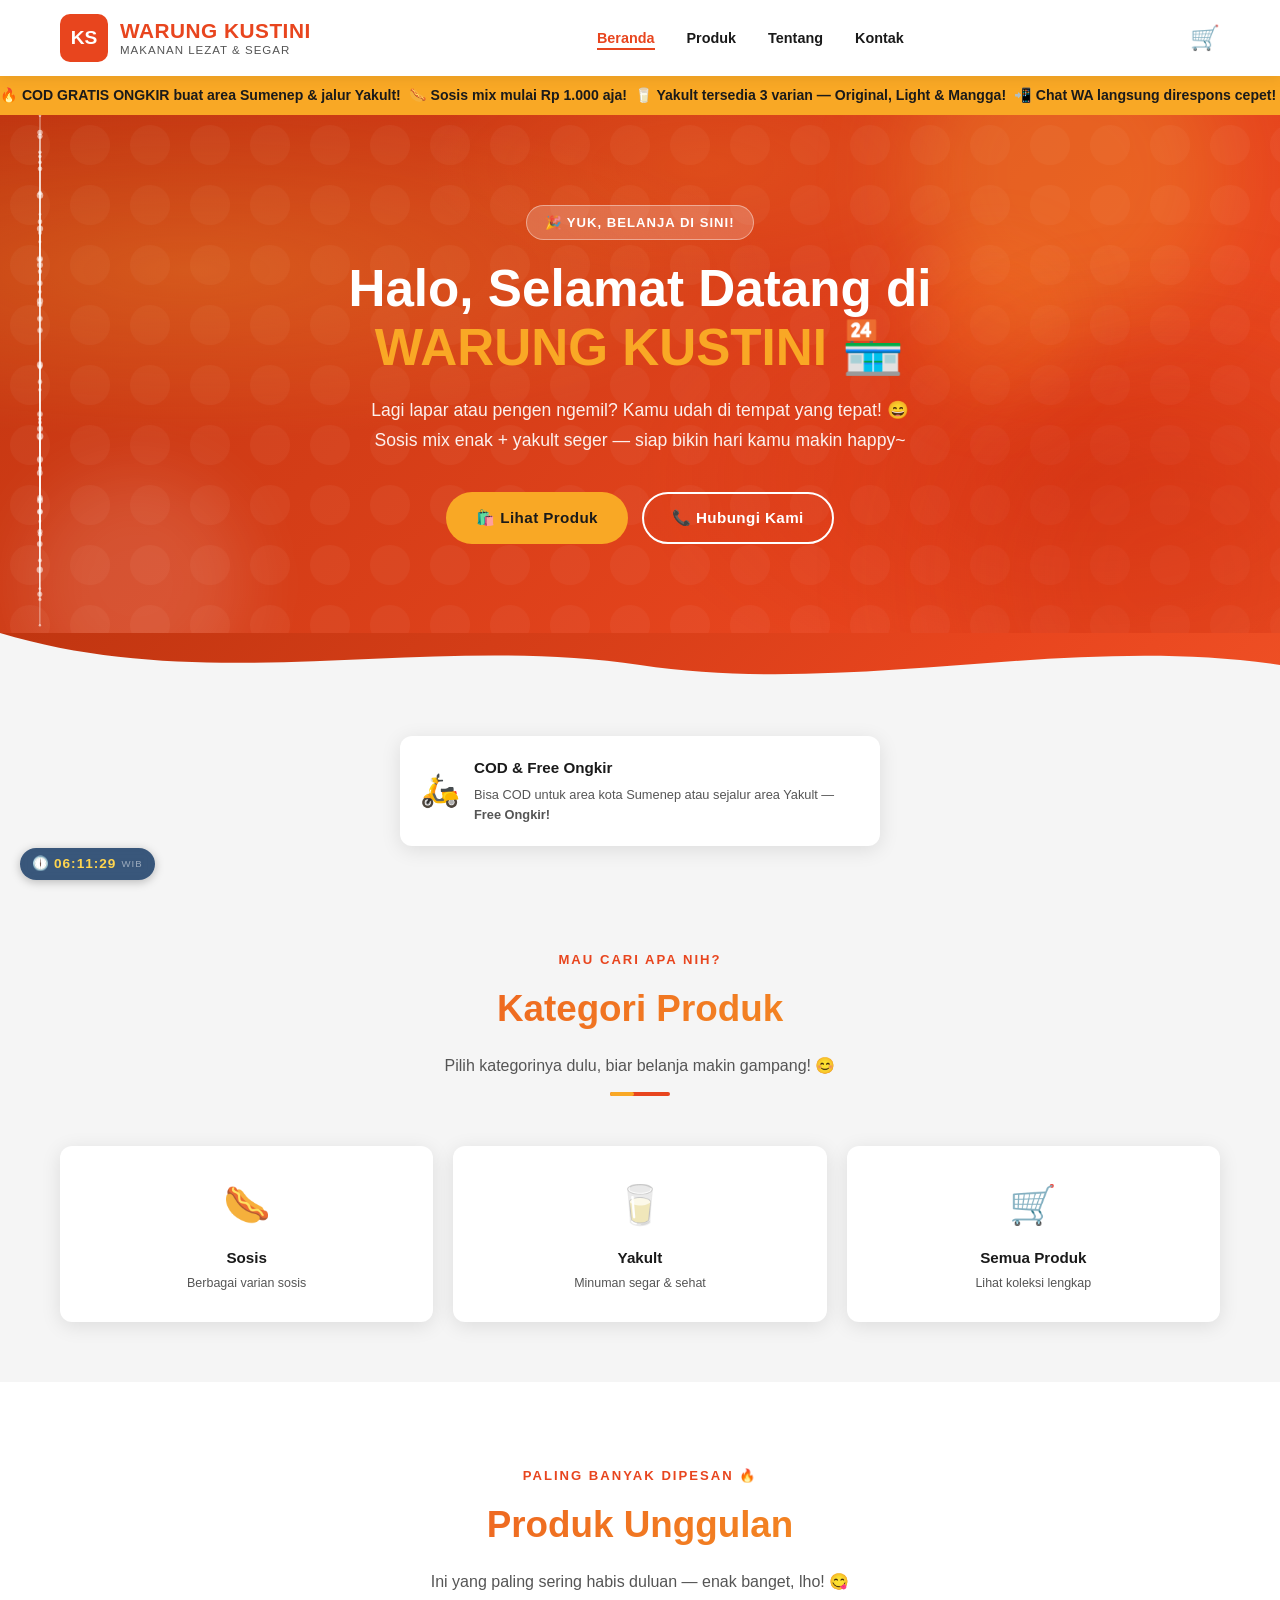
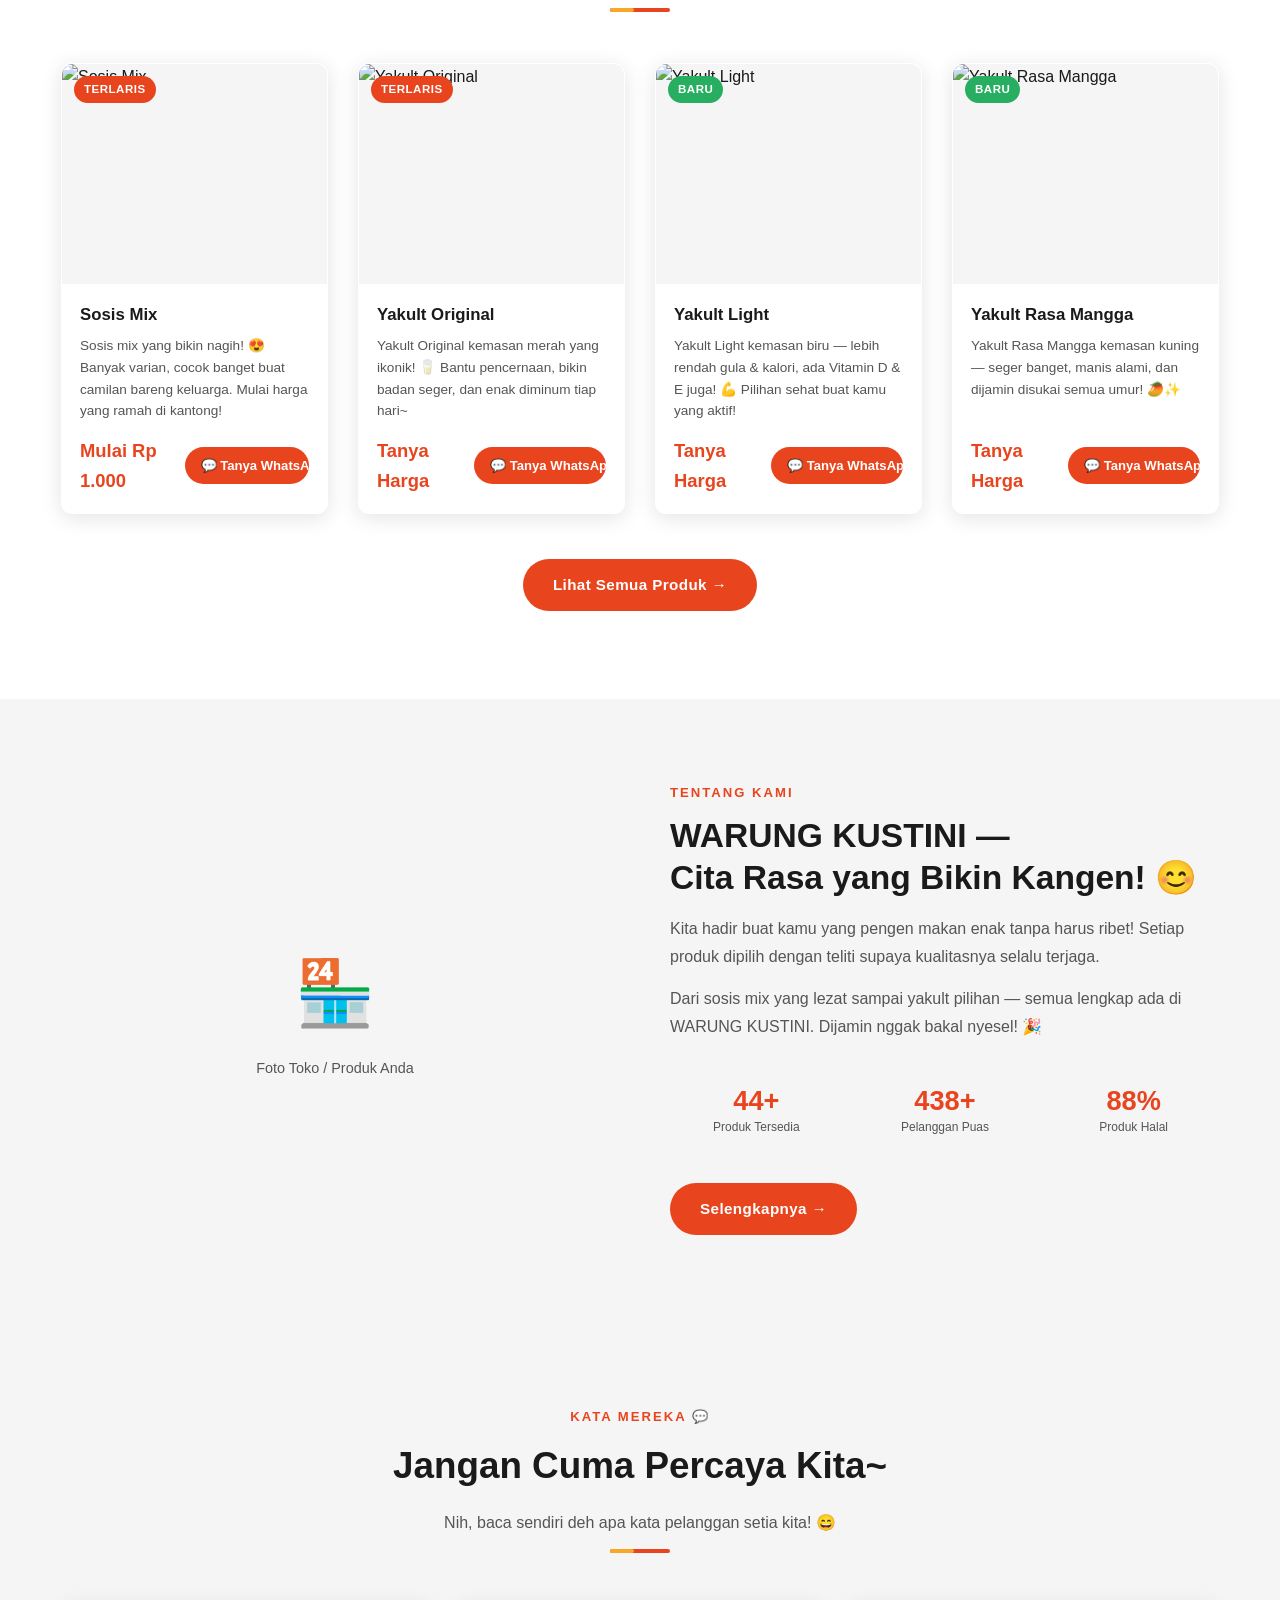
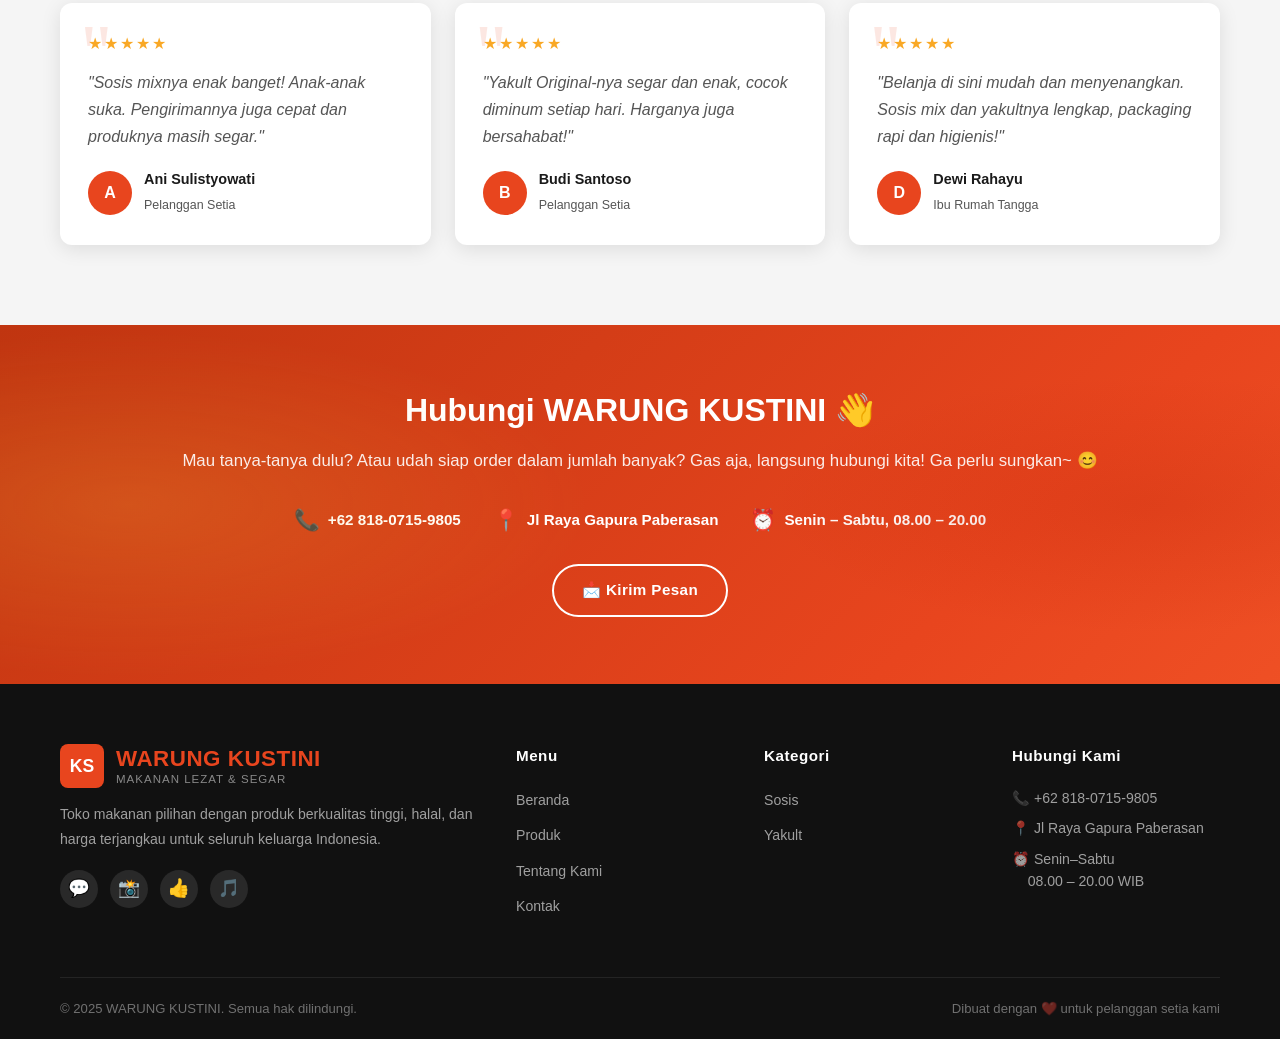
==== commit 89377c98: "fix: address code review — reduced-motion, particle constant, imgWrap rename, accessible text Agent-" ====
--- a/index.html
+++ b/index.html
@@ -470,7 +470,7 @@
           <div id="sumenepWeatherContent">
             <div class="sumenep-weather-empty">
               <div class="sumenep-weather-empty-icon">🌤️</div>
-              <p>Tekan tombol ↻ untuk memuat data cuaca terkini</p>
+              <p>Tekan tombol muat ulang untuk memuat data cuaca terkini</p>
             </div>
           </div>
         </div>
--- a/css/style.css
+++ b/css/style.css
@@ -2220,3 +2220,17 @@
   .sumenep-forecast-img, .sumenep-forecast-img-placeholder { width: 38px; height: 38px; }
   .sumenep-forecast-suhu { font-size: 1.35rem; }
 }
+
+/* ---------- Reduced motion ---------- */
+@media (prefers-reduced-motion: reduce) {
+  .sumenep-modal-overlay,
+  .sumenep-modal { transition: none; }
+  .sumenep-modal-header::after,
+  .sumenep-header-icon,
+  .sumenep-time-section::after,
+  .sm-colon,
+  .sumenep-time-section,
+  .sumenep-stats-grid,
+  .sumenep-weather-section { animation: none; }
+  .sumenep-refresh-btn.loading { animation: none; }
+}
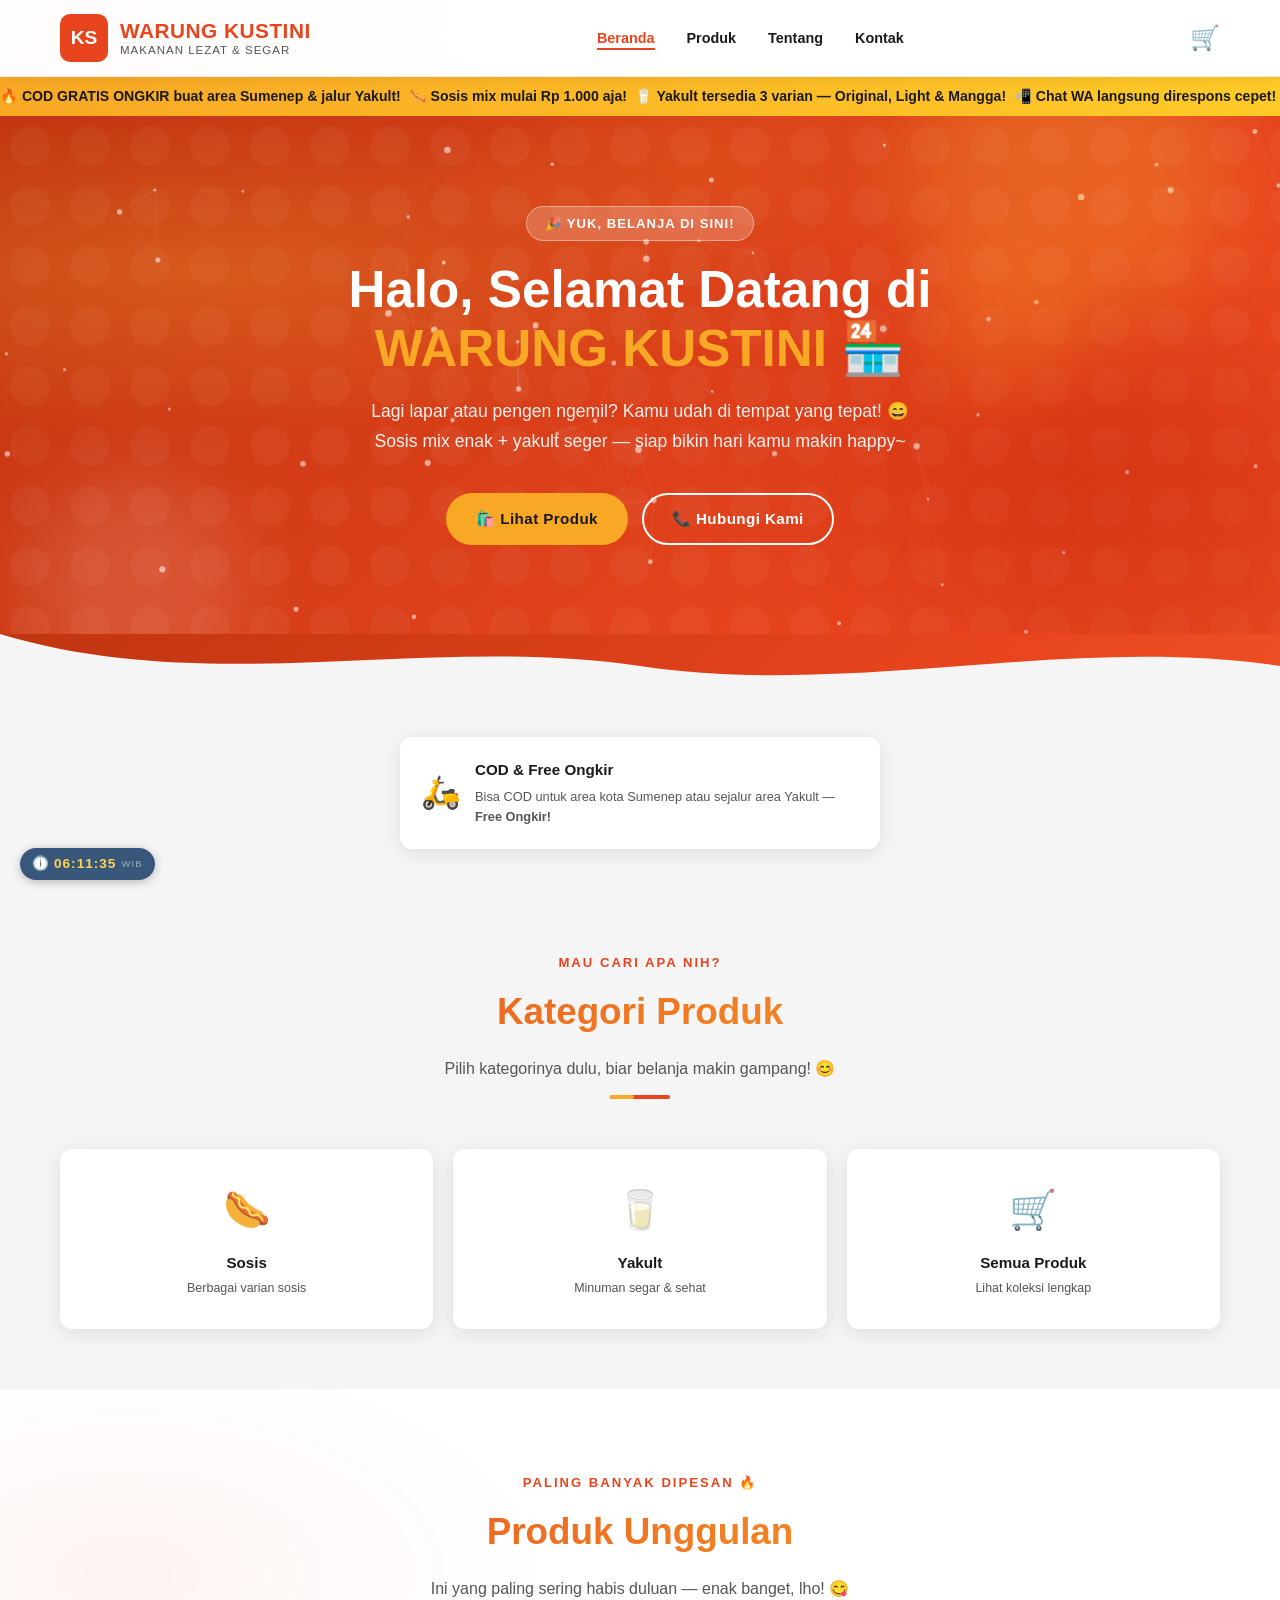
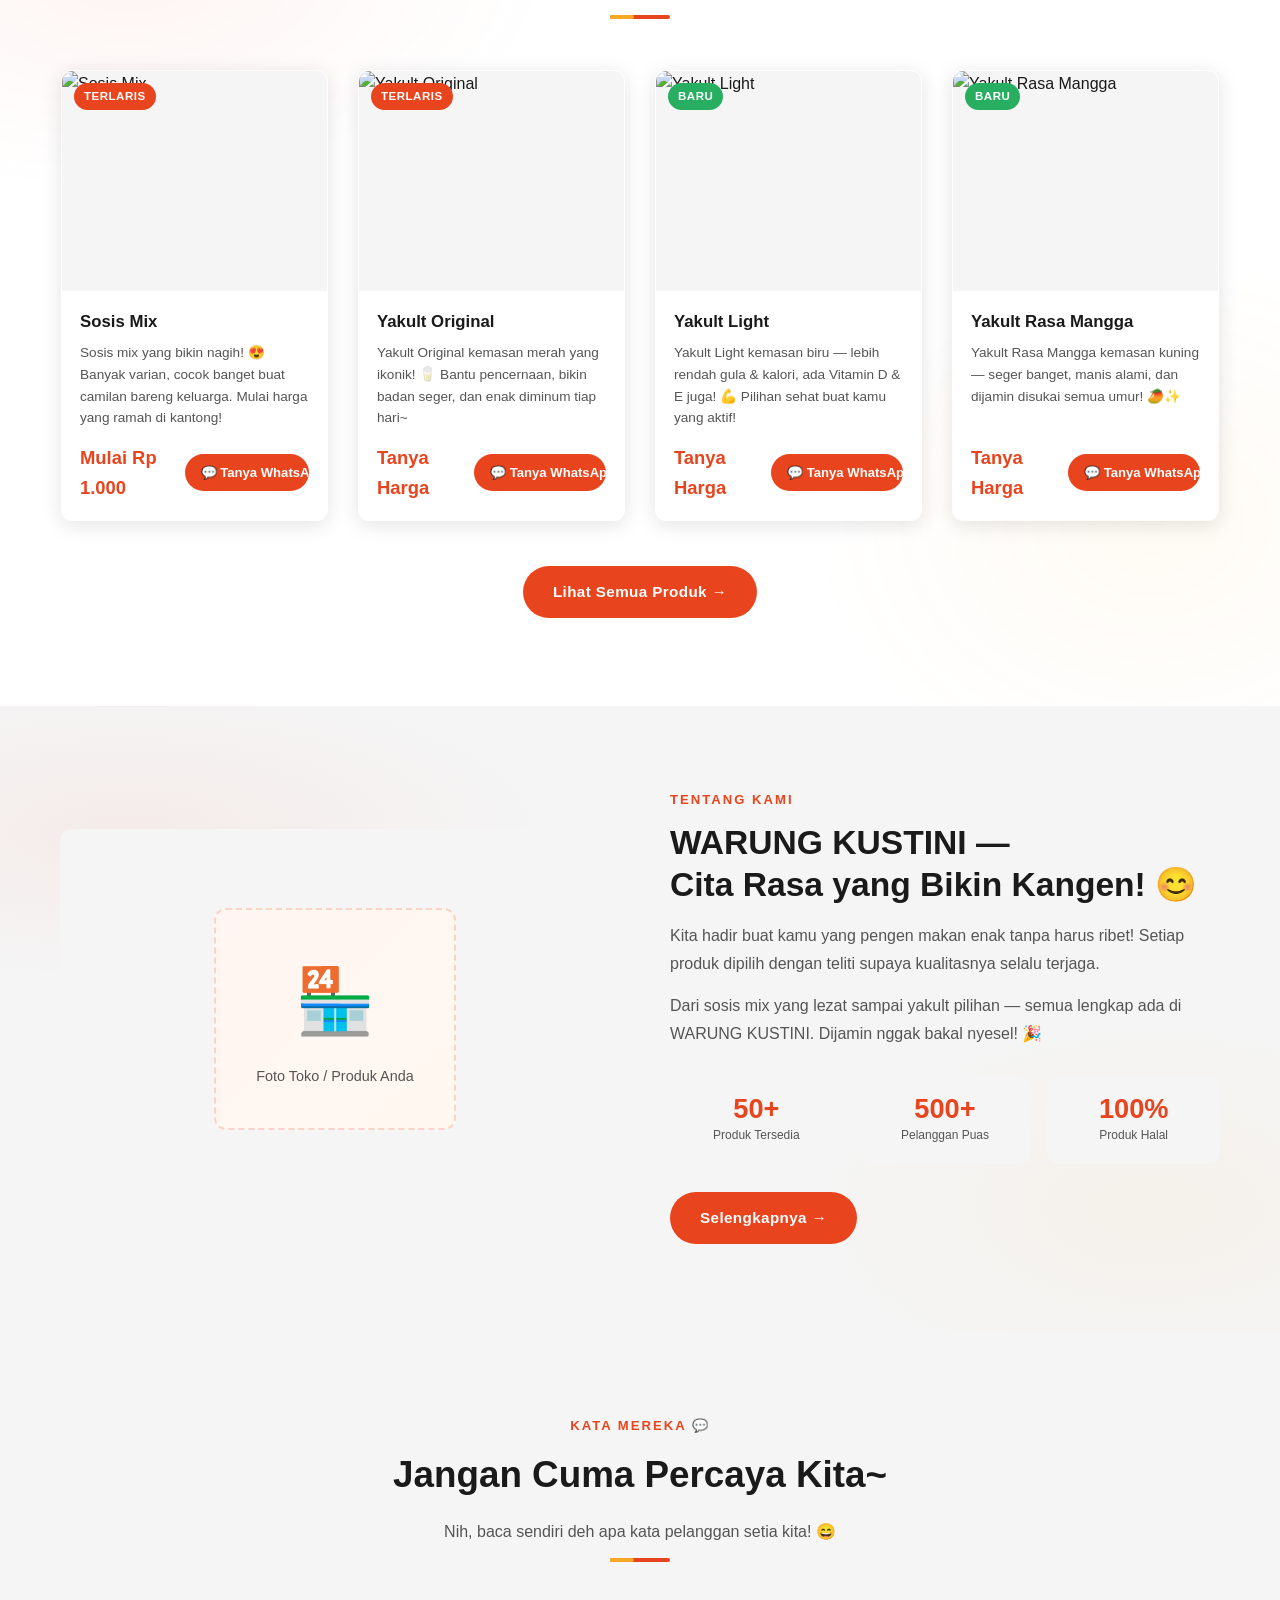
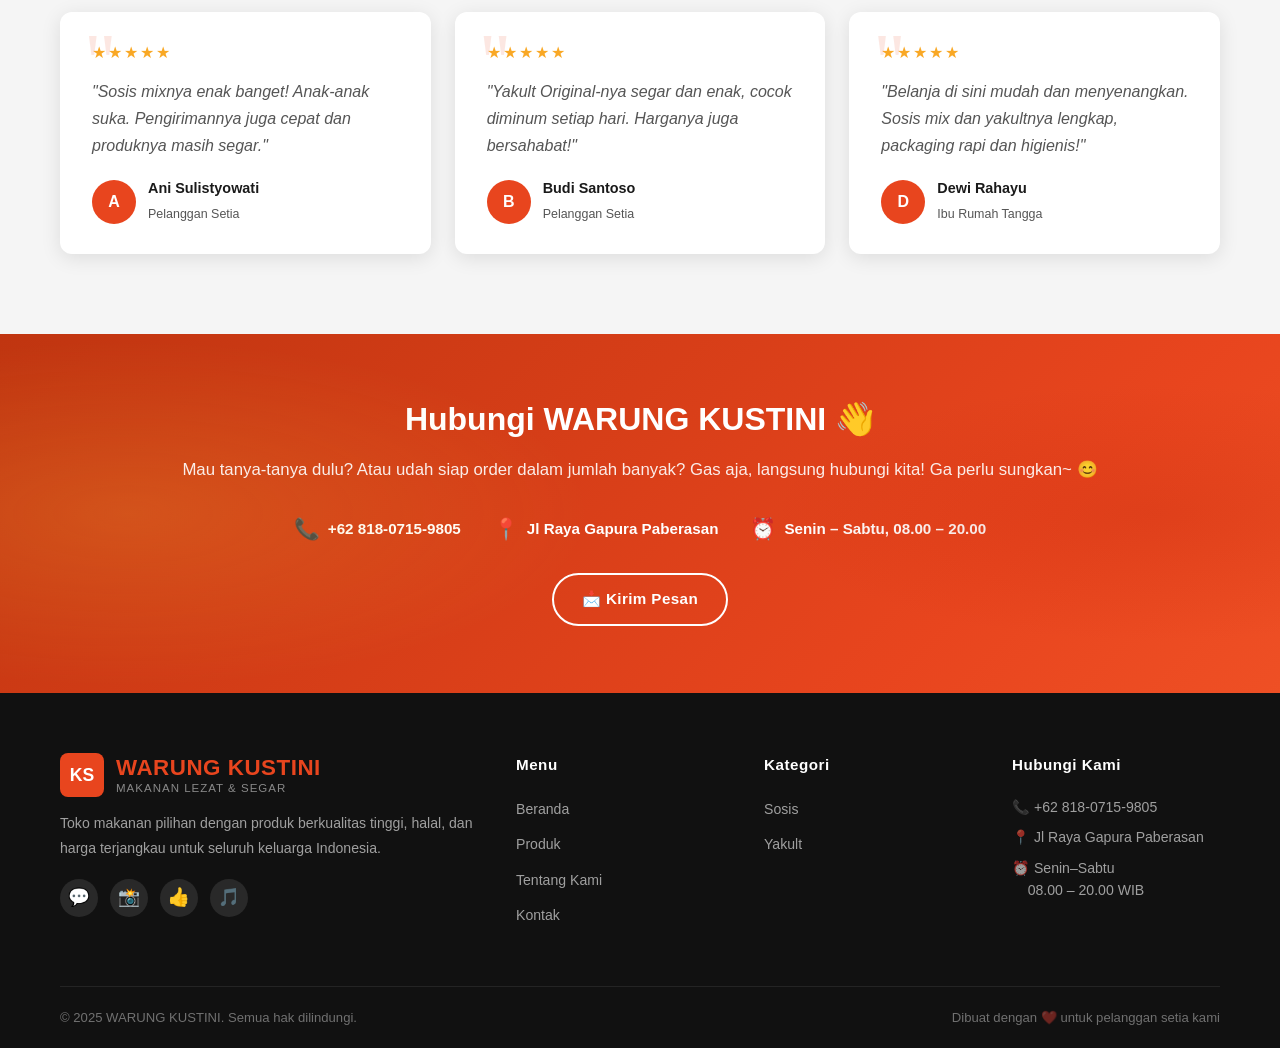
==== commit 6d3f8f25: "feat: add animated visual effects to display and white background - Add 5 animated floating blob sha" ====
--- a/index.html
+++ b/index.html
@@ -10,6 +10,15 @@
   <link rel="icon" href="images/logo.png" type="image/png" />
 </head>
 <body>
+
+  <!-- Animated background blobs -->
+  <div class="bg-blobs" aria-hidden="true">
+    <div class="bg-blob bg-blob-1"></div>
+    <div class="bg-blob bg-blob-2"></div>
+    <div class="bg-blob bg-blob-3"></div>
+    <div class="bg-blob bg-blob-4"></div>
+    <div class="bg-blob bg-blob-5"></div>
+  </div>
 
   <div class="scroll-progress" id="scrollProgress"></div>
 
--- a/css/style.css
+++ b/css/style.css
@@ -2234,3 +2234,261 @@
   .sumenep-weather-section { animation: none; }
   .sumenep-refresh-btn.loading { animation: none; }
 }
+
+/* =====================================================
+   ANIMATED BACKGROUND BLOBS — white-area ambience
+   ===================================================== */
+.bg-blobs {
+  position: fixed;
+  inset: 0;
+  overflow: hidden;
+  pointer-events: none;
+  z-index: -1;
+}
+.bg-blob {
+  position: absolute;
+  border-radius: 50%;
+  will-change: transform;
+  animation: blobDrift ease-in-out infinite alternate;
+}
+.bg-blob-1 {
+  width: 700px; height: 700px;
+  top: -240px; left: -180px;
+  background: radial-gradient(circle at 40% 40%, rgba(232,69,30,0.14) 0%, transparent 68%);
+  filter: blur(90px);
+  animation-duration: 20s;
+}
+.bg-blob-2 {
+  width: 560px; height: 560px;
+  top: 22%; right: -200px;
+  background: radial-gradient(circle at 60% 40%, rgba(249,168,37,0.12) 0%, transparent 68%);
+  filter: blur(80px);
+  animation-duration: 26s;
+  animation-delay: -8s;
+}
+.bg-blob-3 {
+  width: 460px; height: 460px;
+  bottom: 4%; left: 8%;
+  background: radial-gradient(circle at 50% 50%, rgba(232,69,30,0.10) 0%, transparent 68%);
+  filter: blur(80px);
+  animation-duration: 18s;
+  animation-delay: -4s;
+}
+.bg-blob-4 {
+  width: 420px; height: 420px;
+  top: 58%; right: 12%;
+  background: radial-gradient(circle at 50% 50%, rgba(249,168,37,0.10) 0%, transparent 68%);
+  filter: blur(75px);
+  animation-duration: 30s;
+  animation-delay: -15s;
+}
+.bg-blob-5 {
+  width: 300px; height: 300px;
+  top: 38%; left: 38%;
+  background: radial-gradient(circle at 50% 50%, rgba(255,107,53,0.08) 0%, transparent 68%);
+  filter: blur(65px);
+  animation-duration: 22s;
+  animation-delay: -11s;
+}
+@keyframes blobDrift {
+  0%   { transform: translate(0, 0)      scale(1); }
+  33%  { transform: translate(35px, -45px) scale(1.06); }
+  66%  { transform: translate(-25px, 28px) scale(0.95); }
+  100% { transform: translate(18px, 40px)  scale(1.09); }
+}
+
+/* =====================================================
+   NAVBAR — glassmorphism upgrade
+   ===================================================== */
+.navbar {
+  backdrop-filter: blur(18px) saturate(1.4);
+  -webkit-backdrop-filter: blur(18px) saturate(1.4);
+  background: rgba(255, 255, 255, 0.88) !important;
+  border-bottom: 1px solid rgba(232,69,30,0.08);
+}
+
+/* =====================================================
+   SECTION BACKGROUND — subtle animated gradient mesh
+   ===================================================== */
+.products,
+.about,
+.contact-page,
+.products-page {
+  position: relative;
+}
+.products::before,
+.about::before,
+.contact-page::before,
+.products-page::before {
+  content: '';
+  position: absolute;
+  inset: 0;
+  background:
+    radial-gradient(ellipse 55% 40% at 10% 20%, rgba(232,69,30,0.055) 0%, transparent 60%),
+    radial-gradient(ellipse 45% 50% at 90% 80%, rgba(249,168,37,0.05) 0%, transparent 60%);
+  pointer-events: none;
+  z-index: 0;
+  animation: sectionMesh 14s ease-in-out infinite alternate;
+}
+.products > .container,
+.about > .container,
+.contact-page > .container,
+.products-page > .container {
+  position: relative;
+  z-index: 1;
+}
+@keyframes sectionMesh {
+  0%   { opacity: 0.6; }
+  50%  { opacity: 1; }
+  100% { opacity: 0.7; }
+}
+
+/* =====================================================
+   PRODUCT / CATEGORY / TESTIMONIAL / FEATURE CARDS
+   — enhanced glow + shimmer effects
+   ===================================================== */
+
+/* Glowing top-border on product cards */
+.product-card::before {
+  content: '';
+  position: absolute;
+  top: 0; left: 0; right: 0;
+  height: 3px;
+  background: linear-gradient(90deg, transparent, var(--primary), var(--accent), transparent);
+  background-size: 200% auto;
+  opacity: 0;
+  transition: opacity .35s ease;
+  animation: cardTopShimmer 3s linear infinite;
+  border-radius: var(--radius) var(--radius) 0 0;
+  z-index: 1;
+}
+.product-card:hover::before { opacity: 1; }
+@keyframes cardTopShimmer {
+  0%   { background-position: 200% center; }
+  100% { background-position: -200% center; }
+}
+
+/* Category cards — glowing outline on hover */
+.category-card {
+  border: 2px solid transparent;
+  transition: var(--transition), box-shadow var(--transition), border-color var(--transition);
+}
+.category-card:hover {
+  box-shadow: 0 8px 30px rgba(232,69,30,0.38), 0 0 0 4px rgba(249,168,37,0.20);
+}
+
+/* Testimonial cards — soft colored left-border accent */
+.testimonial-card {
+  border-left: 4px solid transparent;
+  transition: transform var(--transition), box-shadow var(--transition), border-color var(--transition);
+}
+.testimonial-card:hover {
+  border-left-color: var(--primary);
+  box-shadow: 0 12px 40px rgba(232,69,30,0.14), 0 0 0 1px rgba(232,69,30,0.08);
+}
+
+/* Feature items — icon glow on hover */
+.feature-item {
+  border: 1px solid transparent;
+  transition: transform var(--transition), box-shadow var(--transition), border-color var(--transition);
+}
+.feature-item:hover {
+  border-color: rgba(232,69,30,0.18);
+  box-shadow: 0 10px 32px rgba(232,69,30,0.12), 0 0 0 4px rgba(249,168,37,0.08);
+}
+.feature-item:hover .feature-icon {
+  filter: drop-shadow(0 0 10px rgba(232,69,30,0.55));
+}
+
+/* Stat box glow */
+.stat {
+  transition: transform var(--transition), box-shadow var(--transition);
+  border: 1px solid transparent;
+}
+.stat:hover {
+  transform: translateY(-3px) scale(1.03);
+  box-shadow: 0 8px 24px rgba(232,69,30,0.14);
+  border-color: rgba(232,69,30,0.14);
+}
+
+/* =====================================================
+   SECTION LABELS — subtle glow pulse
+   ===================================================== */
+.section-label {
+  animation: labelGlow 3s ease-in-out infinite alternate;
+}
+@keyframes labelGlow {
+  0%   { text-shadow: none; }
+  100% { text-shadow: 0 0 12px rgba(232,69,30,0.45); }
+}
+
+/* =====================================================
+   BACK-TO-TOP — extra glow ring
+   ===================================================== */
+.back-to-top:hover {
+  box-shadow: 0 8px 28px rgba(232,69,30,0.60), 0 0 0 6px rgba(232,69,30,0.12);
+}
+
+/* =====================================================
+   PAGE HERO — extra floating light orb
+   ===================================================== */
+.page-hero::after {
+  content: '';
+  position: absolute;
+  width: 300px; height: 300px;
+  top: -80px; left: 50%;
+  transform: translateX(-50%);
+  background: radial-gradient(circle, rgba(255,255,255,0.18) 0%, transparent 70%);
+  filter: blur(40px);
+  pointer-events: none;
+  animation: orbitOrb 8s ease-in-out infinite alternate;
+}
+@keyframes orbitOrb {
+  0%   { transform: translateX(-70%) translateY(0); }
+  100% { transform: translateX(-30%) translateY(20px); }
+}
+
+/* =====================================================
+   ABOUT IMG PLACEHOLDER — subtle shimmer
+   ===================================================== */
+.about-img-placeholder {
+  background: linear-gradient(135deg, #fff5f2 0%, #fff8f0 50%, #fff5f2 100%);
+  background-size: 200% 200%;
+  animation: aboutPlaceholderShimmer 5s ease-in-out infinite alternate;
+  border: 2px dashed rgba(232,69,30,0.2);
+  border-radius: var(--radius);
+}
+@keyframes aboutPlaceholderShimmer {
+  0%   { background-position: 0% 0%;   border-color: rgba(232,69,30,0.2); }
+  100% { background-position: 100% 100%; border-color: rgba(249,168,37,0.35); }
+}
+
+/* =====================================================
+   PROMO TICKER — elevated shimmer
+   ===================================================== */
+.promo-ticker {
+  background: linear-gradient(90deg, #f9a825 0%, #ffca28 50%, #f9a825 100%);
+  background-size: 200% auto;
+  animation: tickerBg 6s linear infinite;
+  box-shadow: 0 2px 12px rgba(249,168,37,0.40);
+}
+@keyframes tickerBg {
+  0%   { background-position: 0% center; }
+  100% { background-position: 200% center; }
+}
+
+/* =====================================================
+   REDUCED MOTION — blob & mesh overrides
+   ===================================================== */
+@media (prefers-reduced-motion: reduce) {
+  .bg-blob,
+  .products::before,
+  .about::before,
+  .contact-page::before,
+  .products-page::before,
+  .product-card::before,
+  .section-label,
+  .about-img-placeholder,
+  .promo-ticker,
+  .page-hero::after { animation: none !important; }
+}
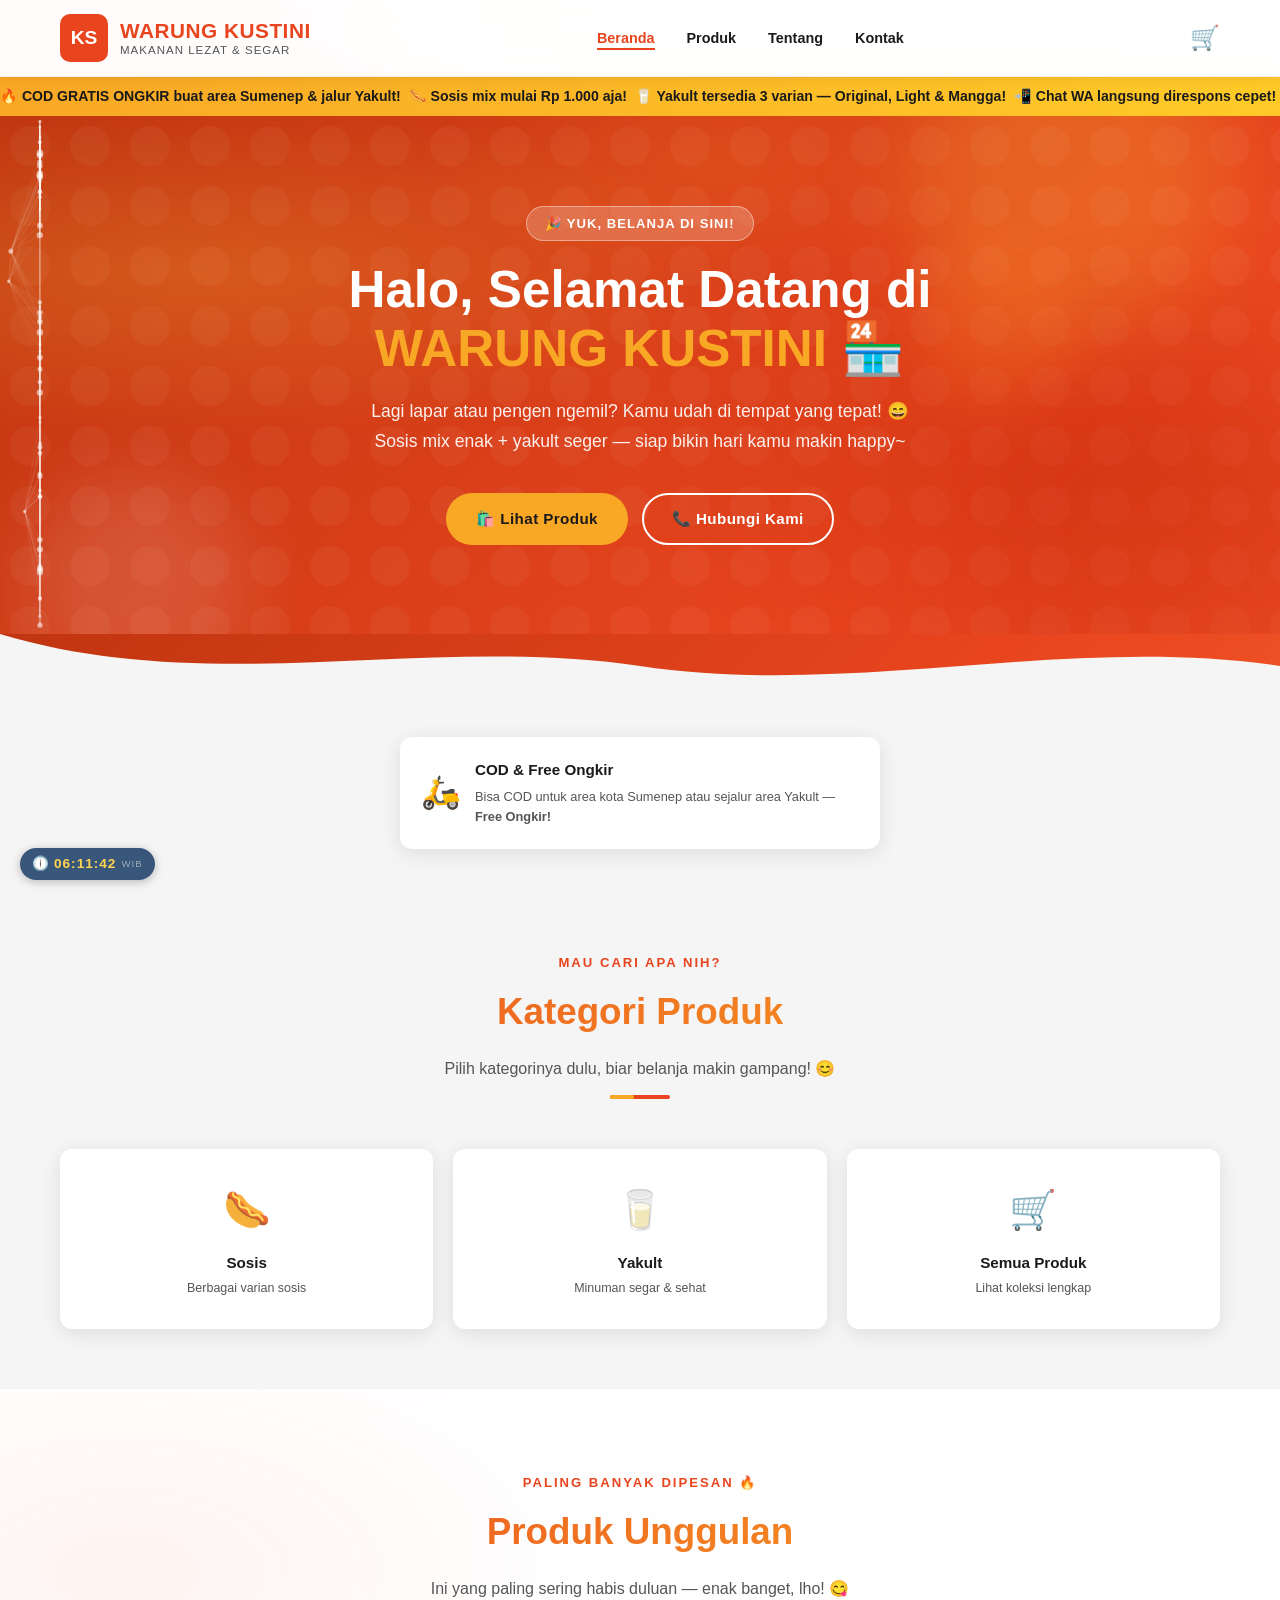
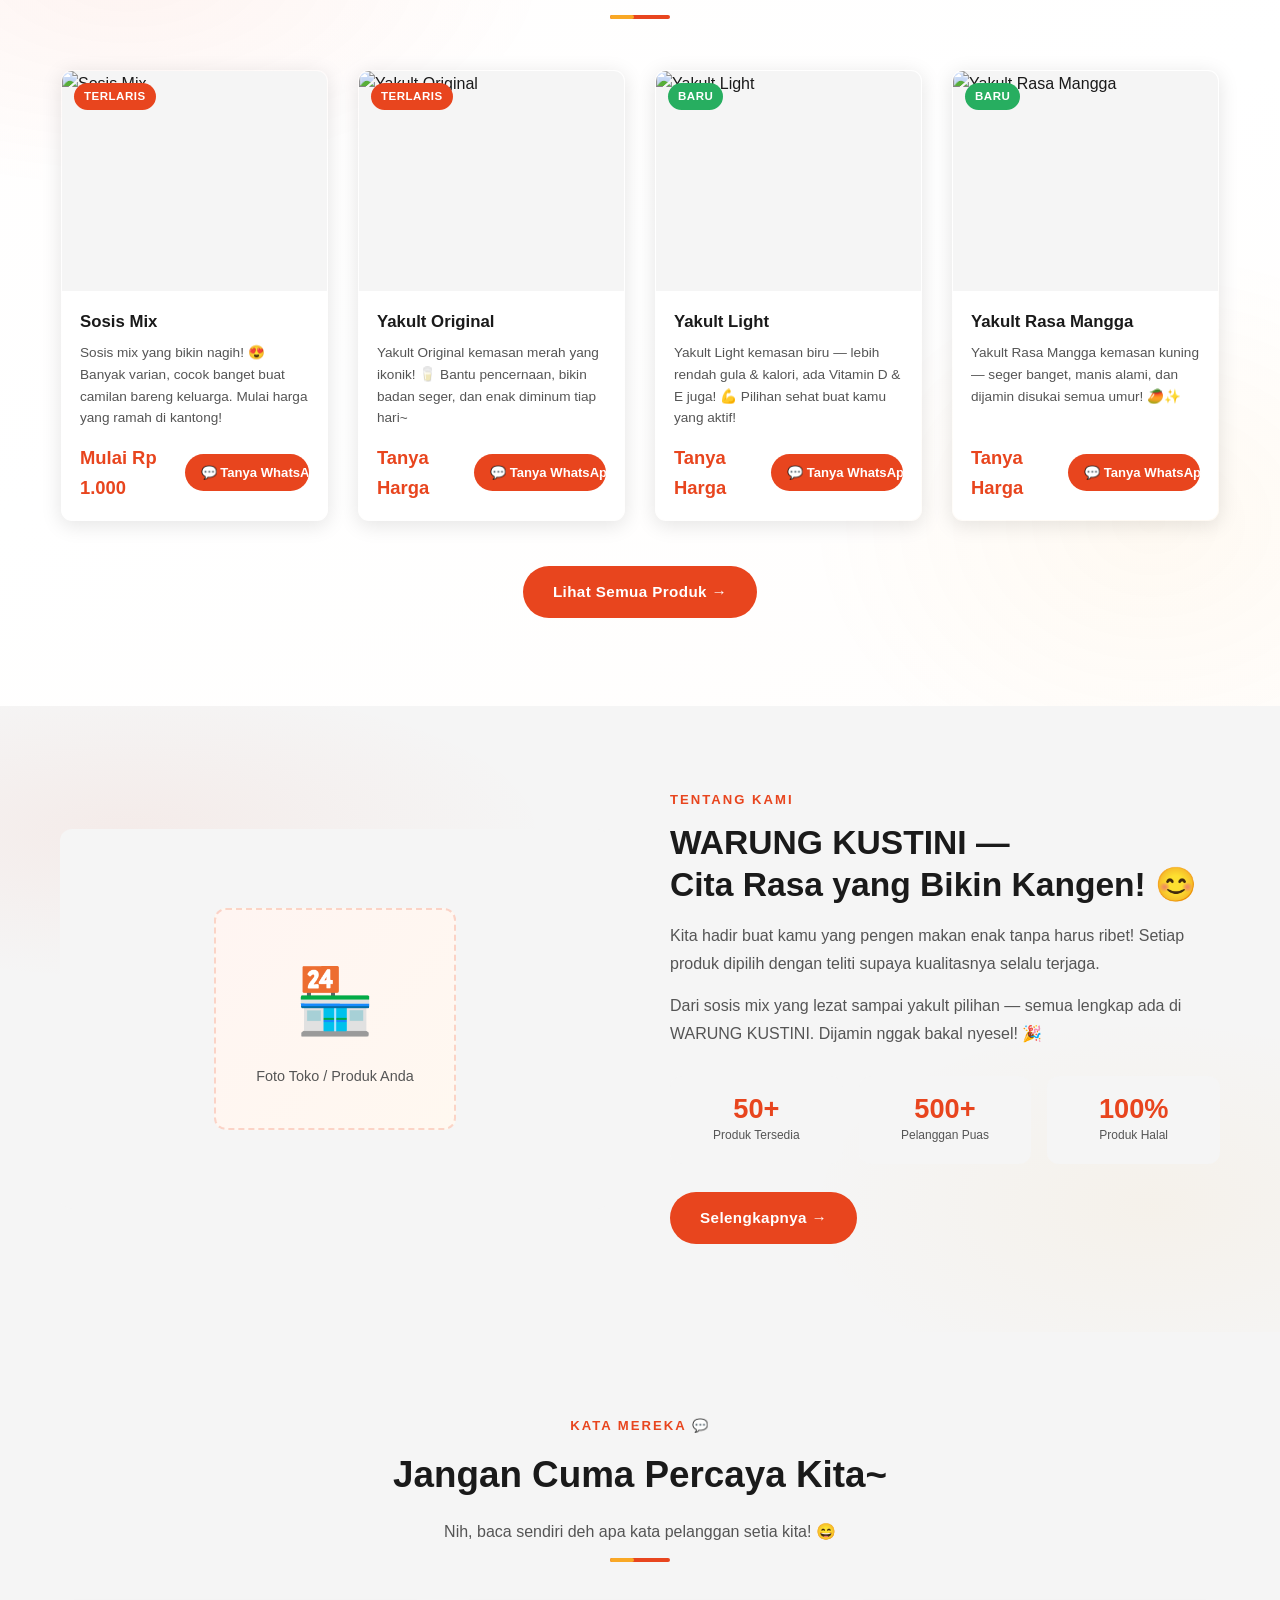
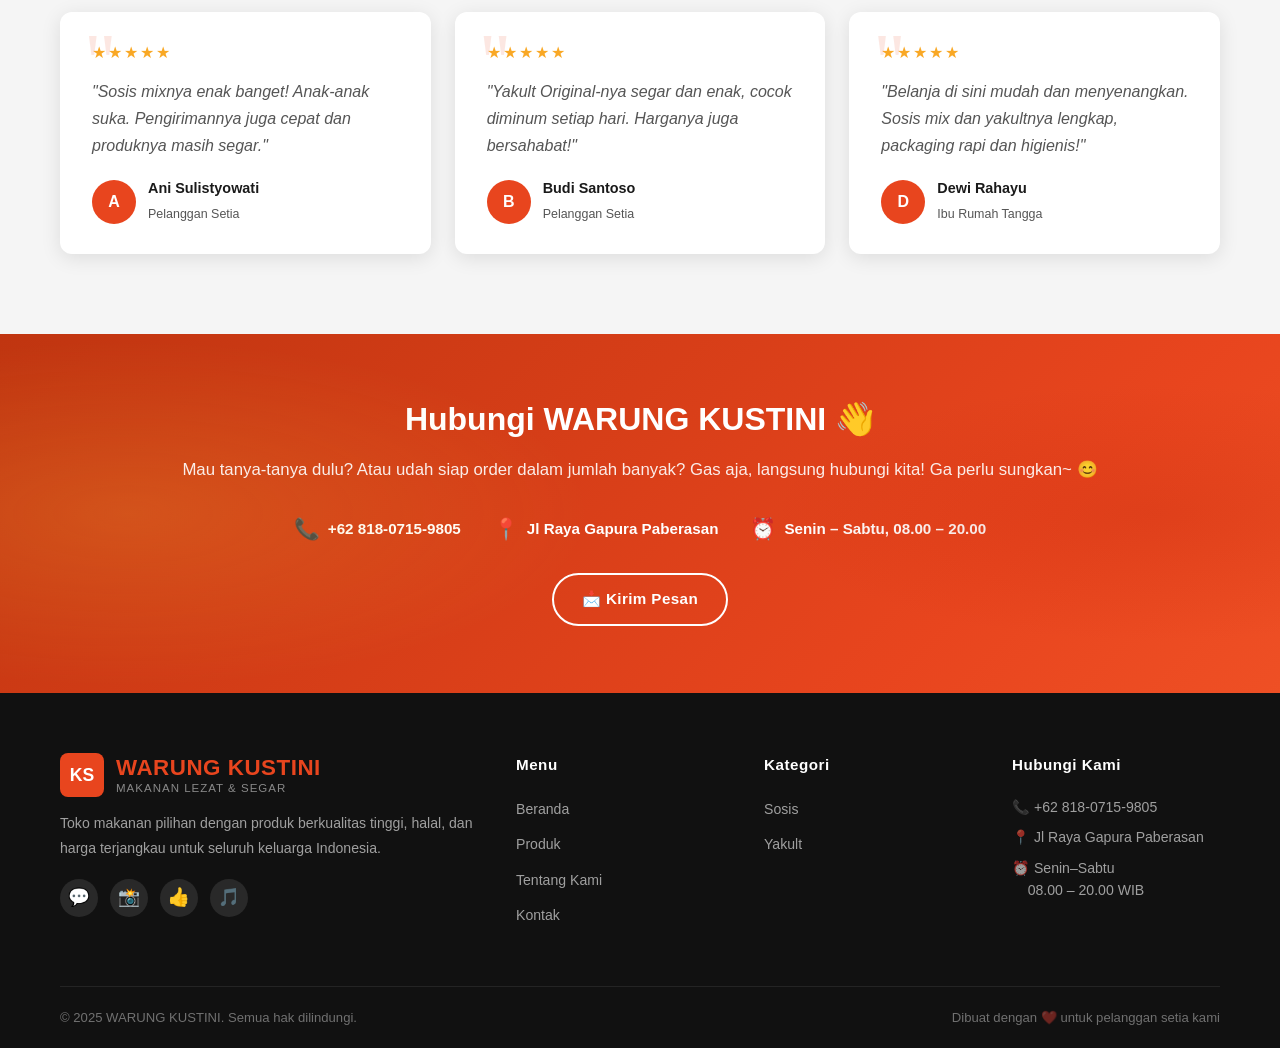
==== commit cead5286: "feat: add jadwal sholat sumenep + remove auto-load for weather and sholat Agent-Logs-Url: https://gi" ====
--- a/index.html
+++ b/index.html
@@ -470,16 +470,36 @@
           </div>
         </div>
 
+        <!-- Action Buttons -->
+        <div class="sumenep-action-buttons">
+          <button class="sumenep-action-btn" id="sumenepCekCuacaBtn">🌤️ Info Cuaca Sumenep</button>
+          <button class="sumenep-action-btn sumenep-action-btn--sholat" id="sumenepCekSholatBtn">🕌 Jadwal Sholat Sumenep</button>
+        </div>
+
         <!-- Weather section -->
-        <div class="sumenep-weather-section">
+        <div class="sumenep-weather-section" id="sumenepWeatherSection" style="display:none;">
           <div class="sumenep-weather-header">
             <h3>🌤️ Cuaca Sumenep</h3>
-            <button class="sumenep-refresh-btn" id="sumenepCekCuacaBtn" title="Muat ulang cuaca">↻</button>
+            <button class="sumenep-refresh-btn" id="sumenepRefreshCuacaBtn" title="Muat ulang cuaca">↻</button>
           </div>
           <div id="sumenepWeatherContent">
             <div class="sumenep-weather-empty">
               <div class="sumenep-weather-empty-icon">🌤️</div>
-              <p>Tekan tombol muat ulang untuk memuat data cuaca terkini</p>
+              <p>Memuat data cuaca…</p>
+            </div>
+          </div>
+        </div>
+
+        <!-- Prayer Schedule section -->
+        <div class="sumenep-sholat-section" id="sumenepSholatSection" style="display:none;">
+          <div class="sumenep-weather-header">
+            <h3>🕌 Jadwal Sholat Sumenep</h3>
+            <button class="sumenep-refresh-btn" id="sumenepRefreshSholatBtn" title="Muat ulang jadwal sholat">↻</button>
+          </div>
+          <div id="sumenepSholatContent">
+            <div class="sumenep-weather-empty">
+              <div class="sumenep-weather-empty-icon">🕌</div>
+              <p>Memuat jadwal sholat…</p>
             </div>
           </div>
         </div>
--- a/css/style.css
+++ b/css/style.css
@@ -27,7 +27,6 @@
   font-family: var(--font);
   color: var(--dark);
   background: linear-gradient(160deg, #fffaf8 0%, #ffffff 45%, #fff8f3 100%);
-  background-attachment: fixed;
   line-height: 1.6;
 }
 
@@ -952,6 +951,7 @@
   position: absolute;
   border-radius: 50%;
   pointer-events: none;
+  will-change: transform;
   animation: floatShape 6s ease-in-out infinite;
 }
 .hero-shape.s1 { width: 320px; height: 320px; top: -100px; right:  4%; background: rgba(255,210,60,0.22); filter: blur(45px); }
@@ -2069,6 +2069,42 @@
   margin-top: 3px;
 }
 
+/* ---------- Action buttons ---------- */
+.sumenep-action-buttons {
+  display: flex;
+  gap: 10px;
+  flex-wrap: wrap;
+  margin-bottom: 14px;
+}
+.sumenep-action-btn {
+  flex: 1;
+  min-width: 140px;
+  background: linear-gradient(135deg, rgba(0,180,216,.25), rgba(0,119,182,.2));
+  border: 1px solid rgba(0,180,216,.4);
+  color: #90e0ef;
+  border-radius: 12px;
+  padding: 10px 14px;
+  font-size: .85rem;
+  font-weight: 700;
+  cursor: pointer;
+  transition: background .2s, transform .15s, box-shadow .2s;
+  text-align: center;
+}
+.sumenep-action-btn:hover {
+  background: linear-gradient(135deg, rgba(0,180,216,.4), rgba(0,119,182,.35));
+  box-shadow: 0 4px 16px rgba(0,180,216,.2);
+  transform: translateY(-2px);
+}
+.sumenep-action-btn--sholat {
+  background: linear-gradient(135deg, rgba(96,58,161,.3), rgba(56,29,108,.25));
+  border-color: rgba(160,120,220,.4);
+  color: #c9a8ff;
+}
+.sumenep-action-btn--sholat:hover {
+  background: linear-gradient(135deg, rgba(96,58,161,.5), rgba(56,29,108,.4));
+  box-shadow: 0 4px 16px rgba(160,120,220,.2);
+}
+
 /* ---------- Weather section ---------- */
 .sumenep-weather-section {
   background: linear-gradient(145deg, #0f1f30, #0a1422);
@@ -2077,6 +2113,56 @@
   padding: 18px;
   animation: smFadeUp .6s .12s ease both;
 }
+/* ---------- Prayer schedule section ---------- */
+.sumenep-sholat-section {
+  background: linear-gradient(145deg, #160d2a, #0e0820);
+  border: 1px solid rgba(160,120,220,.2);
+  border-radius: 18px;
+  padding: 18px;
+  animation: smFadeUp .6s .12s ease both;
+  margin-top: 14px;
+}
+.sumenep-sholat-section .sumenep-weather-header h3 {
+  color: #c9a8ff;
+}
+.sumenep-sholat-meta {
+  font-size: .78rem;
+  color: rgba(200,170,255,.6);
+  margin: 0 0 12px;
+  text-align: center;
+}
+.sumenep-sholat-grid {
+  display: grid;
+  grid-template-columns: repeat(4, 1fr);
+  gap: 8px;
+}
+.sumenep-sholat-tile {
+  background: rgba(160,120,220,.1);
+  border: 1px solid rgba(160,120,220,.2);
+  border-radius: 12px;
+  padding: 10px 6px;
+  text-align: center;
+  transition: background .2s;
+}
+.sumenep-sholat-tile:hover {
+  background: rgba(160,120,220,.2);
+}
+.sumenep-sholat-icon { font-size: 1.2rem; line-height: 1; margin-bottom: 4px; }
+.sumenep-sholat-label {
+  font-size: .65rem;
+  font-weight: 700;
+  color: rgba(200,170,255,.7);
+  text-transform: uppercase;
+  letter-spacing: .04em;
+  margin-bottom: 4px;
+}
+.sumenep-sholat-time {
+  font-size: .95rem;
+  font-weight: 800;
+  color: #c9a8ff;
+  letter-spacing: .04em;
+}
+
 .sumenep-weather-header {
   display: flex;
   align-items: center;
@@ -2219,6 +2305,8 @@
   .sumenep-forecast-card { grid-template-columns: 42px 1fr; gap: 10px; }
   .sumenep-forecast-img, .sumenep-forecast-img-placeholder { width: 38px; height: 38px; }
   .sumenep-forecast-suhu { font-size: 1.35rem; }
+  .sumenep-sholat-grid { grid-template-columns: repeat(2, 1fr); }
+  .sumenep-action-btn { font-size: .78rem; padding: 8px 10px; }
 }
 
 /* ---------- Reduced motion ---------- */
@@ -2231,7 +2319,8 @@
   .sm-colon,
   .sumenep-time-section,
   .sumenep-stats-grid,
-  .sumenep-weather-section { animation: none; }
+  .sumenep-weather-section,
+  .sumenep-sholat-section { animation: none; }
   .sumenep-refresh-btn.loading { animation: none; }
 }
 
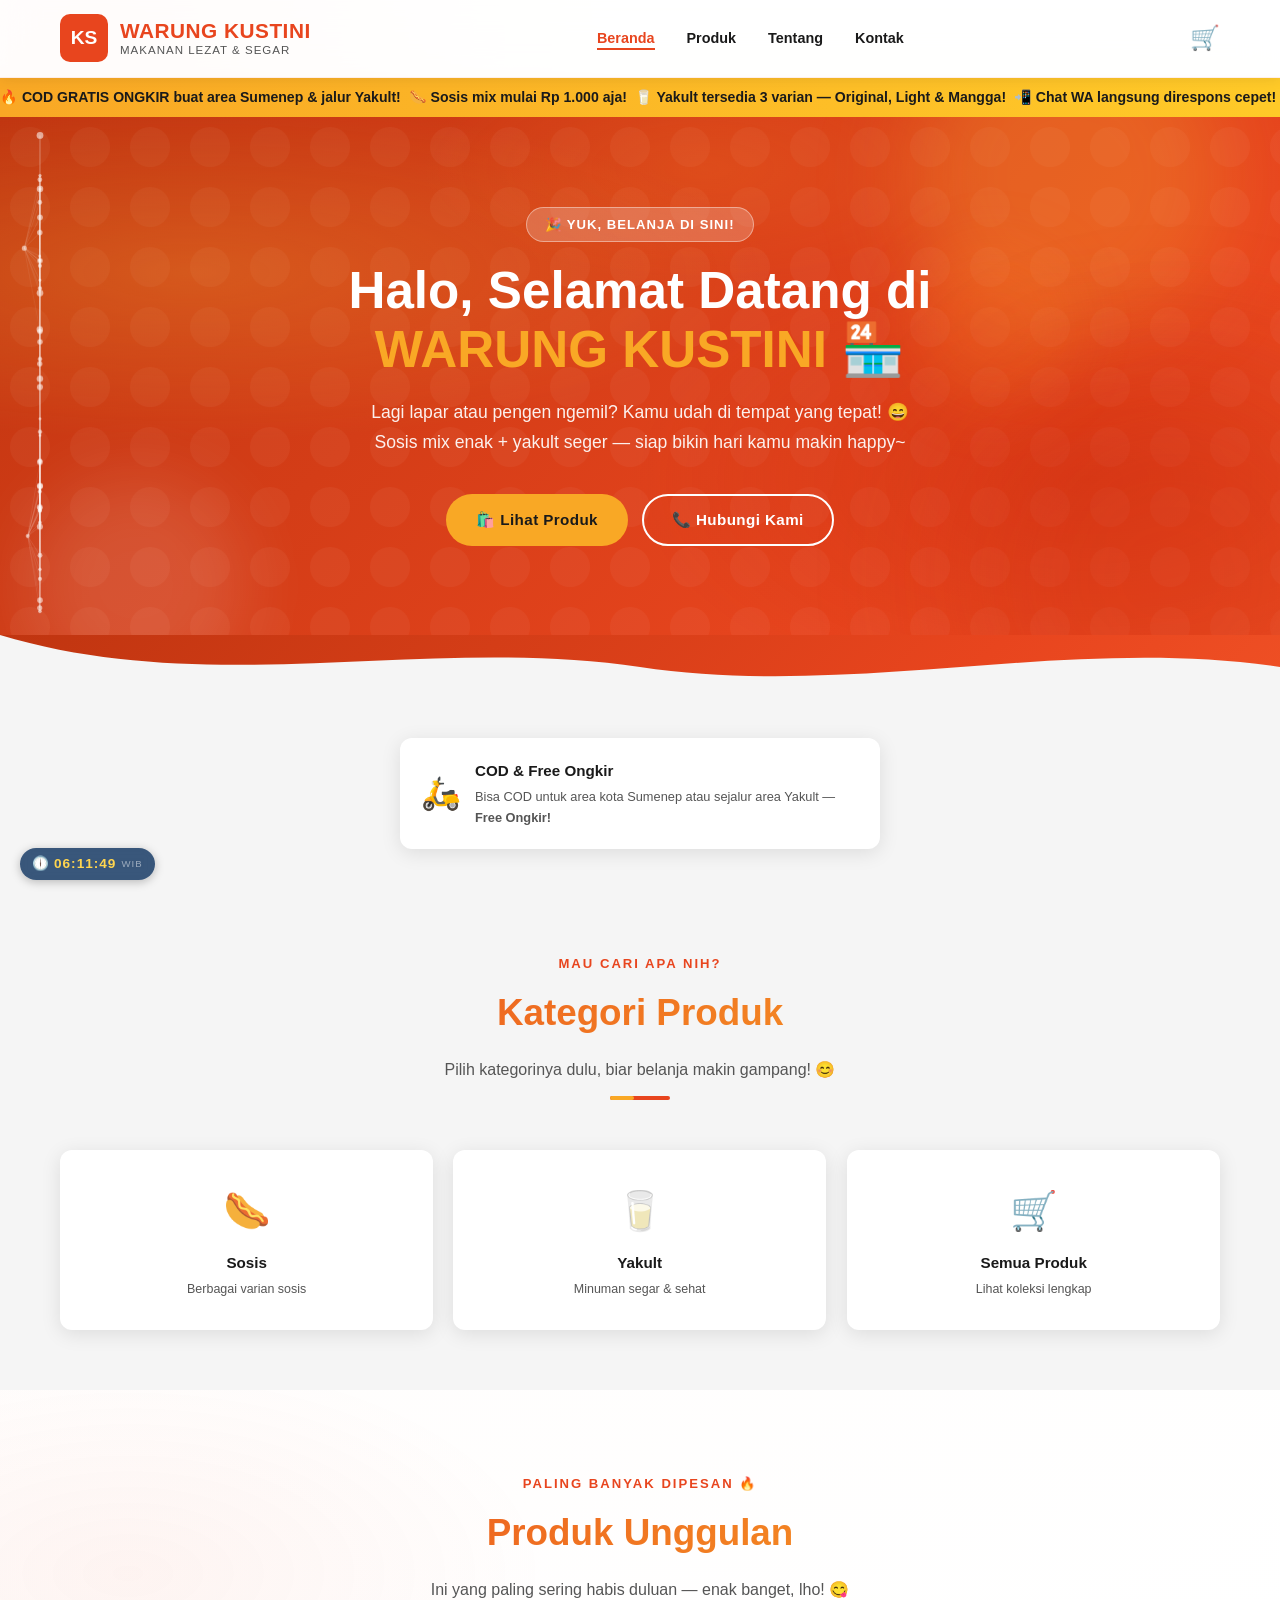
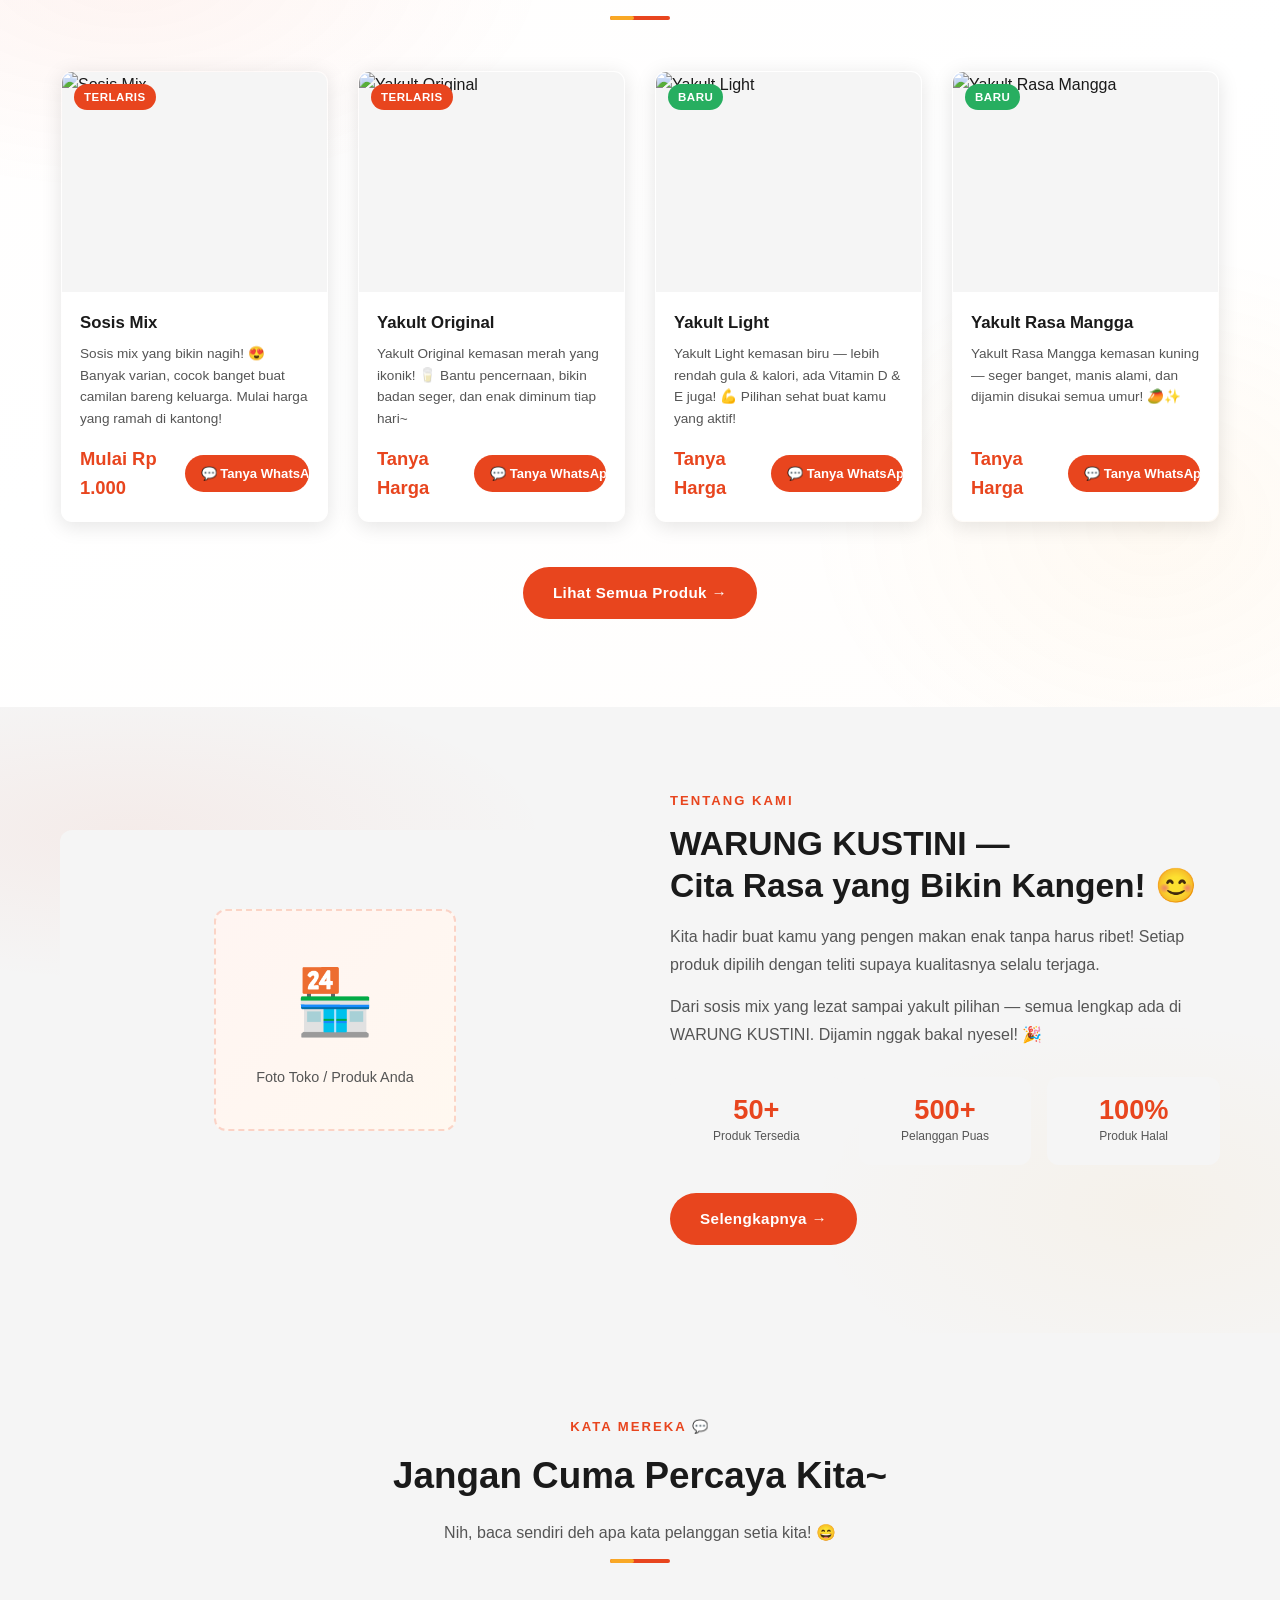
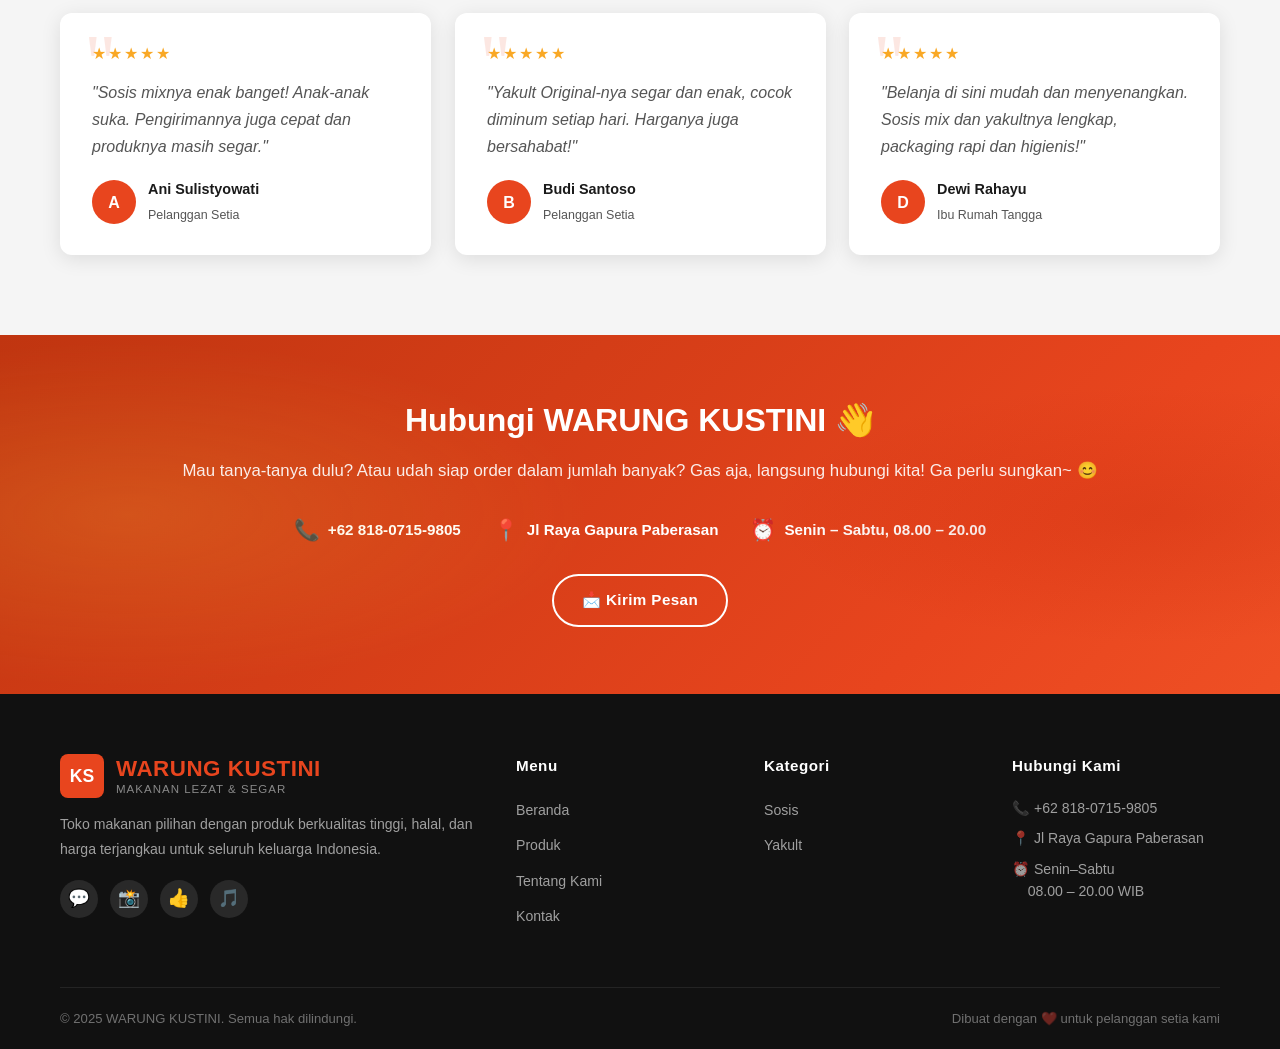
==== commit c8718711: "feat: add TikTok video download feature to Sumenep modal Agent-Logs-Url: https://github.com/YahnaMan" ====
--- a/index.html
+++ b/index.html
@@ -474,6 +474,7 @@
         <div class="sumenep-action-buttons">
           <button class="sumenep-action-btn" id="sumenepCekCuacaBtn">🌤️ Info Cuaca Sumenep</button>
           <button class="sumenep-action-btn sumenep-action-btn--sholat" id="sumenepCekSholatBtn">🕌 Jadwal Sholat Sumenep</button>
+          <button class="sumenep-action-btn sumenep-action-btn--tiktok" id="sumenepDownloadTiktokBtn">🎵 Download Video TikTok</button>
         </div>
 
         <!-- Weather section -->
@@ -504,6 +505,18 @@
           </div>
         </div>
 
+        <!-- TikTok Download section -->
+        <div class="sumenep-tiktok-section" id="sumenepTiktokSection" style="display:none;">
+          <div class="sumenep-weather-header">
+            <h3>🎵 Download Video TikTok</h3>
+          </div>
+          <div class="sumenep-tiktok-form">
+            <input type="url" id="sumenepTiktokUrl" class="sumenep-tiktok-input" placeholder="Masukkan URL TikTok di sini…" autocomplete="off" />
+            <button class="sumenep-tiktok-dl-btn" id="sumenepTiktokDlBtn">⬇️ Download</button>
+          </div>
+          <div id="sumenepTiktokResult"></div>
+        </div>
+
       </div><!-- /body -->
     </div><!-- /modal -->
   </div>
--- a/css/style.css
+++ b/css/style.css
@@ -204,13 +204,21 @@
 
 /* Mobile nav */
 .mobile-nav {
-  display: none;
+  display: flex;
   flex-direction: column;
   background: var(--white);
+  padding: 0 20px;
+  border-top: 1px solid var(--border);
+  max-height: 0;
+  overflow: hidden;
+  opacity: 0;
+  transition: max-height .35s cubic-bezier(.4,0,.2,1), padding .35s cubic-bezier(.4,0,.2,1), opacity .25s ease;
+}
+.mobile-nav.open {
+  max-height: 480px;
   padding: 16px 20px;
-  border-top: 1px solid var(--border);
-}
-.mobile-nav.open { display: flex; }
+  opacity: 1;
+}
 .mobile-nav a {
   padding: 12px 0;
   font-weight: 600;
@@ -361,6 +369,7 @@
   transition: transform var(--transition), box-shadow var(--transition);
   display: flex;
   flex-direction: column;
+  will-change: transform;
 }
 .product-card:hover {
   transform: translateY(-6px);
@@ -917,6 +926,7 @@
   transition: opacity .4s ease, transform .4s ease;
   z-index: 999;
   pointer-events: none;
+  will-change: opacity, transform;
 }
 .back-to-top.visible {
   opacity: 1;
@@ -935,7 +945,8 @@
 .reveal {
   opacity: 0;
   transform: translateY(40px);
-  transition: opacity .65s ease, transform .65s ease;
+  transition: opacity .6s cubic-bezier(.25,.46,.45,.94), transform .6s cubic-bezier(.25,.46,.45,.94);
+  will-change: opacity, transform;
 }
 .reveal.reveal-left  { transform: translateX(-40px); }
 .reveal.reveal-right { transform: translateX(40px); }
@@ -1087,6 +1098,7 @@
   opacity: 0;
   z-index: 0;
   user-select: none;
+  will-change: transform, opacity;
 }
 @keyframes floatEmoji {
   0%   { transform: translateY(0) rotate(0deg) scale(.8);  opacity: 0; }
@@ -1141,6 +1153,7 @@
   border-radius: 50%;
   pointer-events: none;
   z-index: 9999;
+  will-change: transform, opacity;
   animation: sparkleFade .6s ease-out forwards;
 }
 @keyframes sparkleFade {
@@ -1239,6 +1252,7 @@
 .promo-ticker-inner {
   display: inline-block;
   animation: tickerScroll 20s linear infinite;
+  will-change: transform;
 }
 @keyframes tickerScroll {
   from { transform: translateX(100vw); }
@@ -2104,6 +2118,115 @@
   background: linear-gradient(135deg, rgba(96,58,161,.5), rgba(56,29,108,.4));
   box-shadow: 0 4px 16px rgba(160,120,220,.2);
 }
+.sumenep-action-btn--tiktok {
+  background: linear-gradient(135deg, rgba(255,0,80,.2), rgba(0,242,234,.15));
+  border-color: rgba(255,0,80,.4);
+  color: #ff6b9d;
+}
+.sumenep-action-btn--tiktok:hover {
+  background: linear-gradient(135deg, rgba(255,0,80,.35), rgba(0,242,234,.25));
+  box-shadow: 0 4px 16px rgba(255,0,80,.2);
+}
+
+/* ---------- TikTok download section ---------- */
+.sumenep-tiktok-section {
+  background: linear-gradient(145deg, #1a0a10, #100818);
+  border: 1px solid rgba(255,0,80,.2);
+  border-radius: 18px;
+  padding: 18px;
+  animation: smFadeUp .6s .12s ease both;
+  margin-top: 14px;
+}
+.sumenep-tiktok-section .sumenep-weather-header h3 {
+  color: #ff6b9d;
+}
+.sumenep-tiktok-form {
+  display: flex;
+  gap: 8px;
+  flex-wrap: wrap;
+  margin: 12px 0 10px;
+}
+.sumenep-tiktok-input {
+  flex: 1;
+  min-width: 200px;
+  background: rgba(255,255,255,.07);
+  border: 1px solid rgba(255,0,80,.3);
+  color: #f0f0f0;
+  border-radius: 10px;
+  padding: 9px 13px;
+  font-size: .85rem;
+  outline: none;
+  transition: border-color .2s;
+}
+.sumenep-tiktok-input:focus {
+  border-color: rgba(255,0,80,.7);
+}
+.sumenep-tiktok-input::placeholder { color: rgba(255,255,255,.35); }
+.sumenep-tiktok-dl-btn {
+  background: linear-gradient(135deg, #ff0050, #7928ca);
+  color: #fff;
+  border: none;
+  border-radius: 10px;
+  padding: 9px 18px;
+  font-size: .85rem;
+  font-weight: 700;
+  cursor: pointer;
+  transition: opacity .2s, transform .15s;
+}
+.sumenep-tiktok-dl-btn:hover { opacity: .88; transform: translateY(-2px); }
+.sumenep-tiktok-dl-btn:disabled { opacity: .5; cursor: not-allowed; transform: none; }
+.sumenep-tiktok-processing {
+  font-size: .83rem;
+  color: #ff6b9d;
+  margin: 8px 0;
+  animation: smPulse 1.4s ease infinite;
+}
+.sumenep-tiktok-result-card {
+  background: rgba(255,255,255,.05);
+  border: 1px solid rgba(255,0,80,.15);
+  border-radius: 12px;
+  padding: 14px;
+  margin-top: 10px;
+}
+.sumenep-tiktok-thumb {
+  width: 100%;
+  max-height: 160px;
+  object-fit: cover;
+  border-radius: 8px;
+  margin-bottom: 10px;
+}
+.sumenep-tiktok-title {
+  font-size: .8rem;
+  color: rgba(255,255,255,.7);
+  margin: 0 0 4px;
+  line-height: 1.4;
+  display: -webkit-box;
+  -webkit-line-clamp: 2;
+  -webkit-box-orient: vertical;
+  overflow: hidden;
+}
+.sumenep-tiktok-author {
+  font-size: .75rem;
+  color: #ff6b9d;
+  margin: 0 0 10px;
+}
+.sumenep-tiktok-download-link {
+  display: inline-block;
+  background: linear-gradient(135deg, #ff0050, #7928ca);
+  color: #fff;
+  text-decoration: none;
+  border-radius: 10px;
+  padding: 9px 18px;
+  font-size: .85rem;
+  font-weight: 700;
+  transition: opacity .2s, transform .15s;
+}
+.sumenep-tiktok-download-link:hover { opacity: .88; transform: translateY(-2px); }
+.sumenep-tiktok-error {
+  font-size: .82rem;
+  color: #ff6b6b;
+  margin-top: 8px;
+}
 
 /* ---------- Weather section ---------- */
 .sumenep-weather-section {
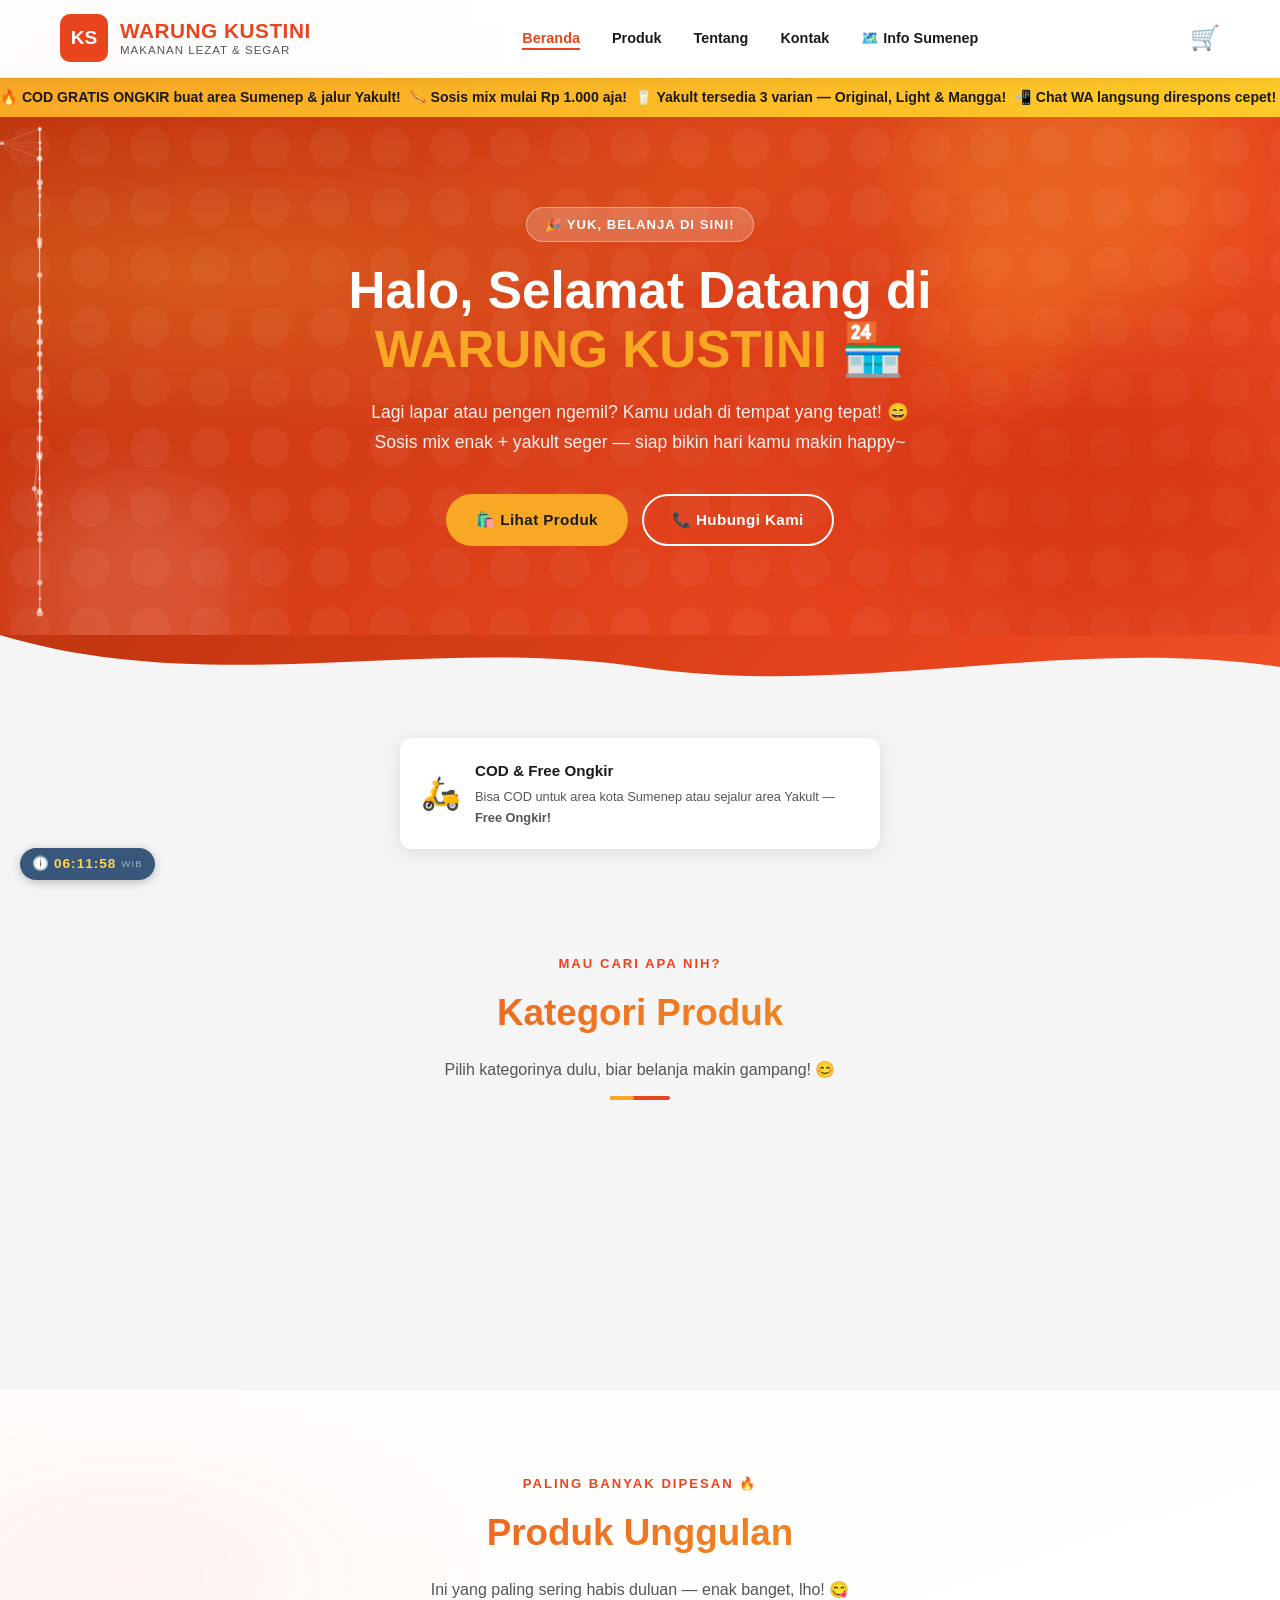
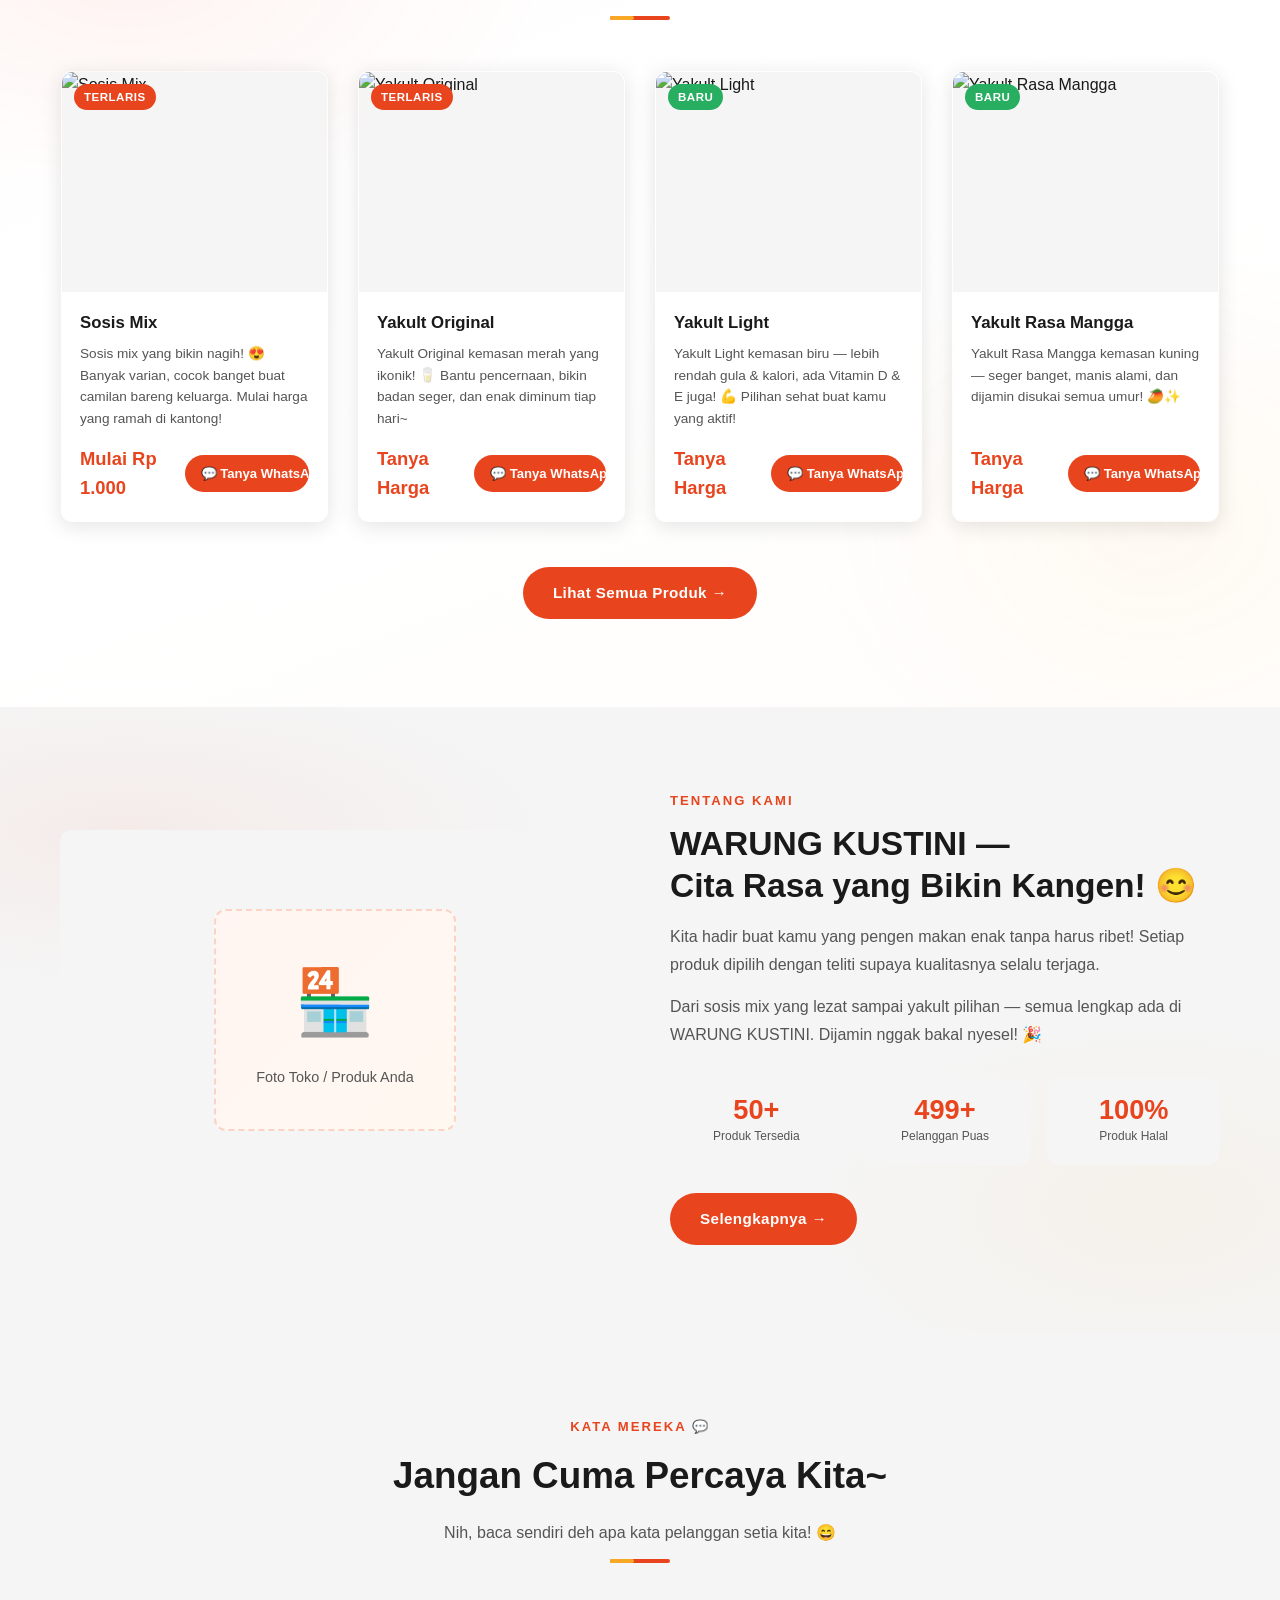
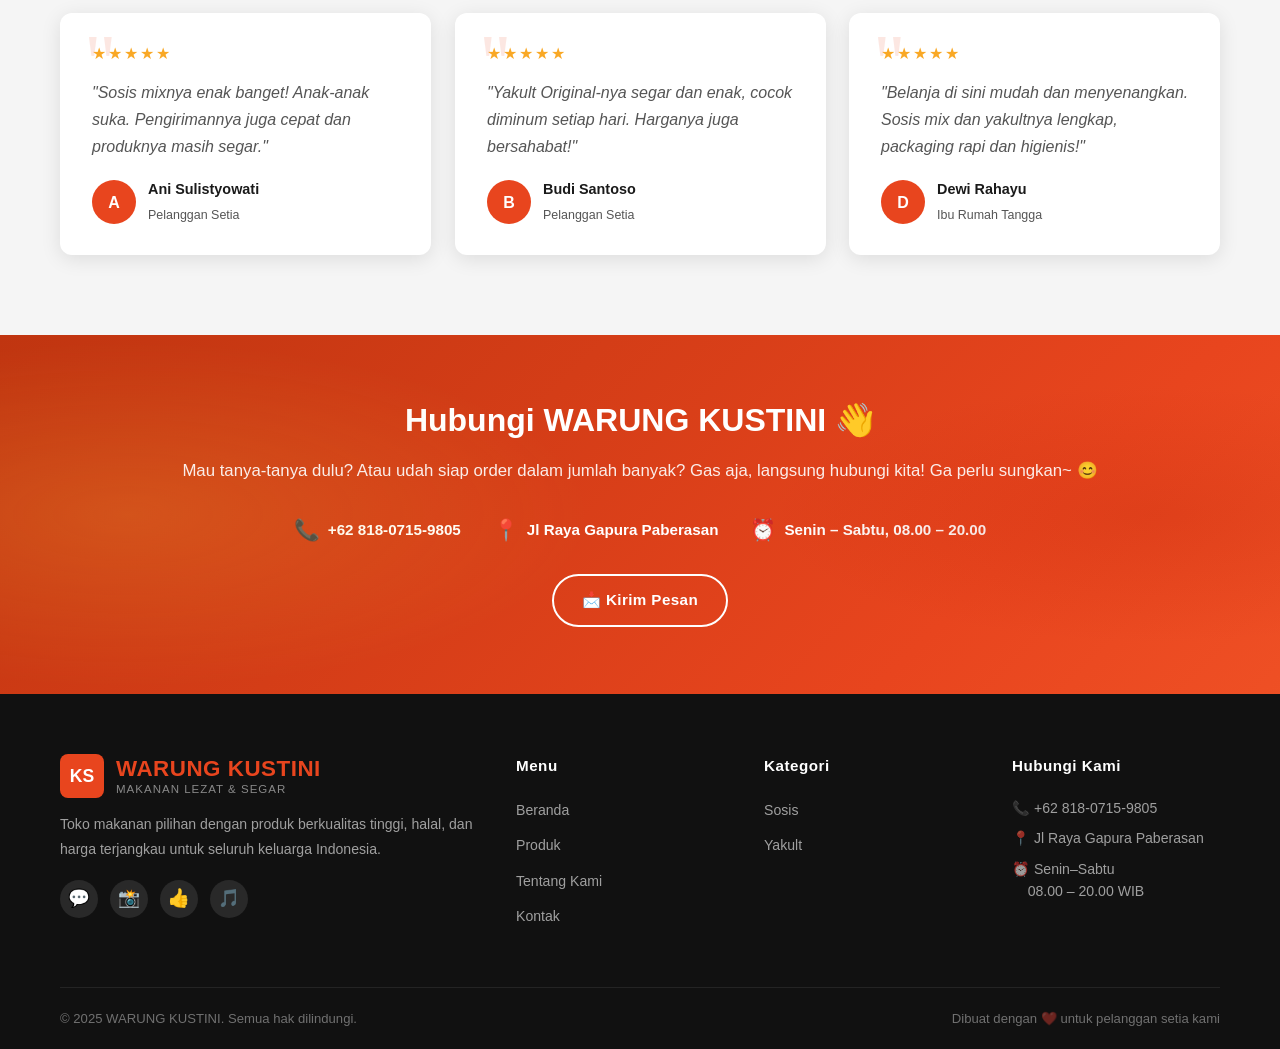
==== commit 1a7c767a: "feat: add infosumenep.html standalone page with nav links on all pages Agent-Logs-Url: https://githu" ====
--- a/index.html
+++ b/index.html
@@ -43,6 +43,7 @@
         <li><a href="produk.html">Produk</a></li>
         <li><a href="tentang.html">Tentang</a></li>
         <li><a href="kontak.html">Kontak</a></li>
+        <li><a href="infosumenep.html">🗺️ Info Sumenep</a></li>
       </ul>
 
       <!-- Cart & Hamburger -->
@@ -63,7 +64,7 @@
       <a href="produk.html">🛍️ Produk</a>
       <a href="tentang.html">ℹ️ Tentang Kami</a>
       <a href="kontak.html">📞 Kontak</a>
-      <button id="mobileInfoSumenep" class="mobile-nav-info-btn">🗺️ Cek Info Sumenep</button>
+      <a href="infosumenep.html">🗺️ Info Sumenep</a>
     </div>
   </nav>
 
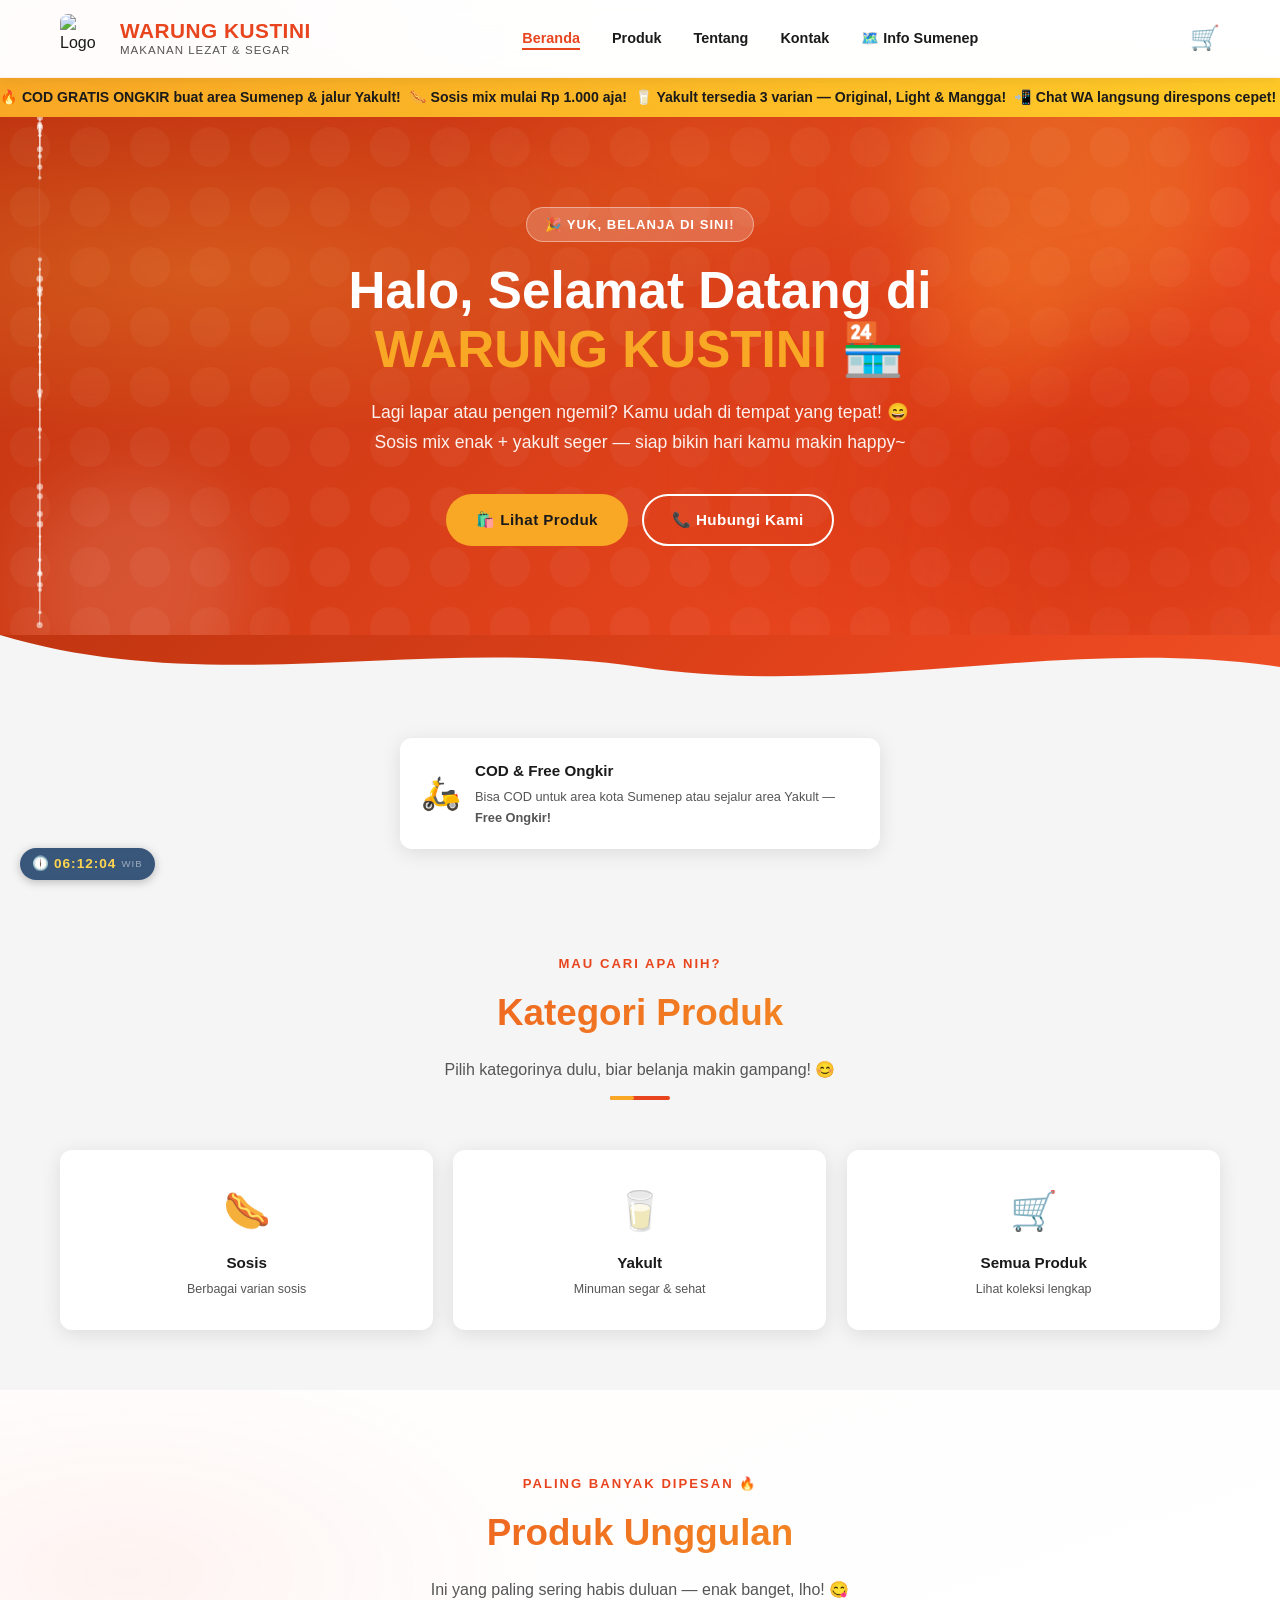
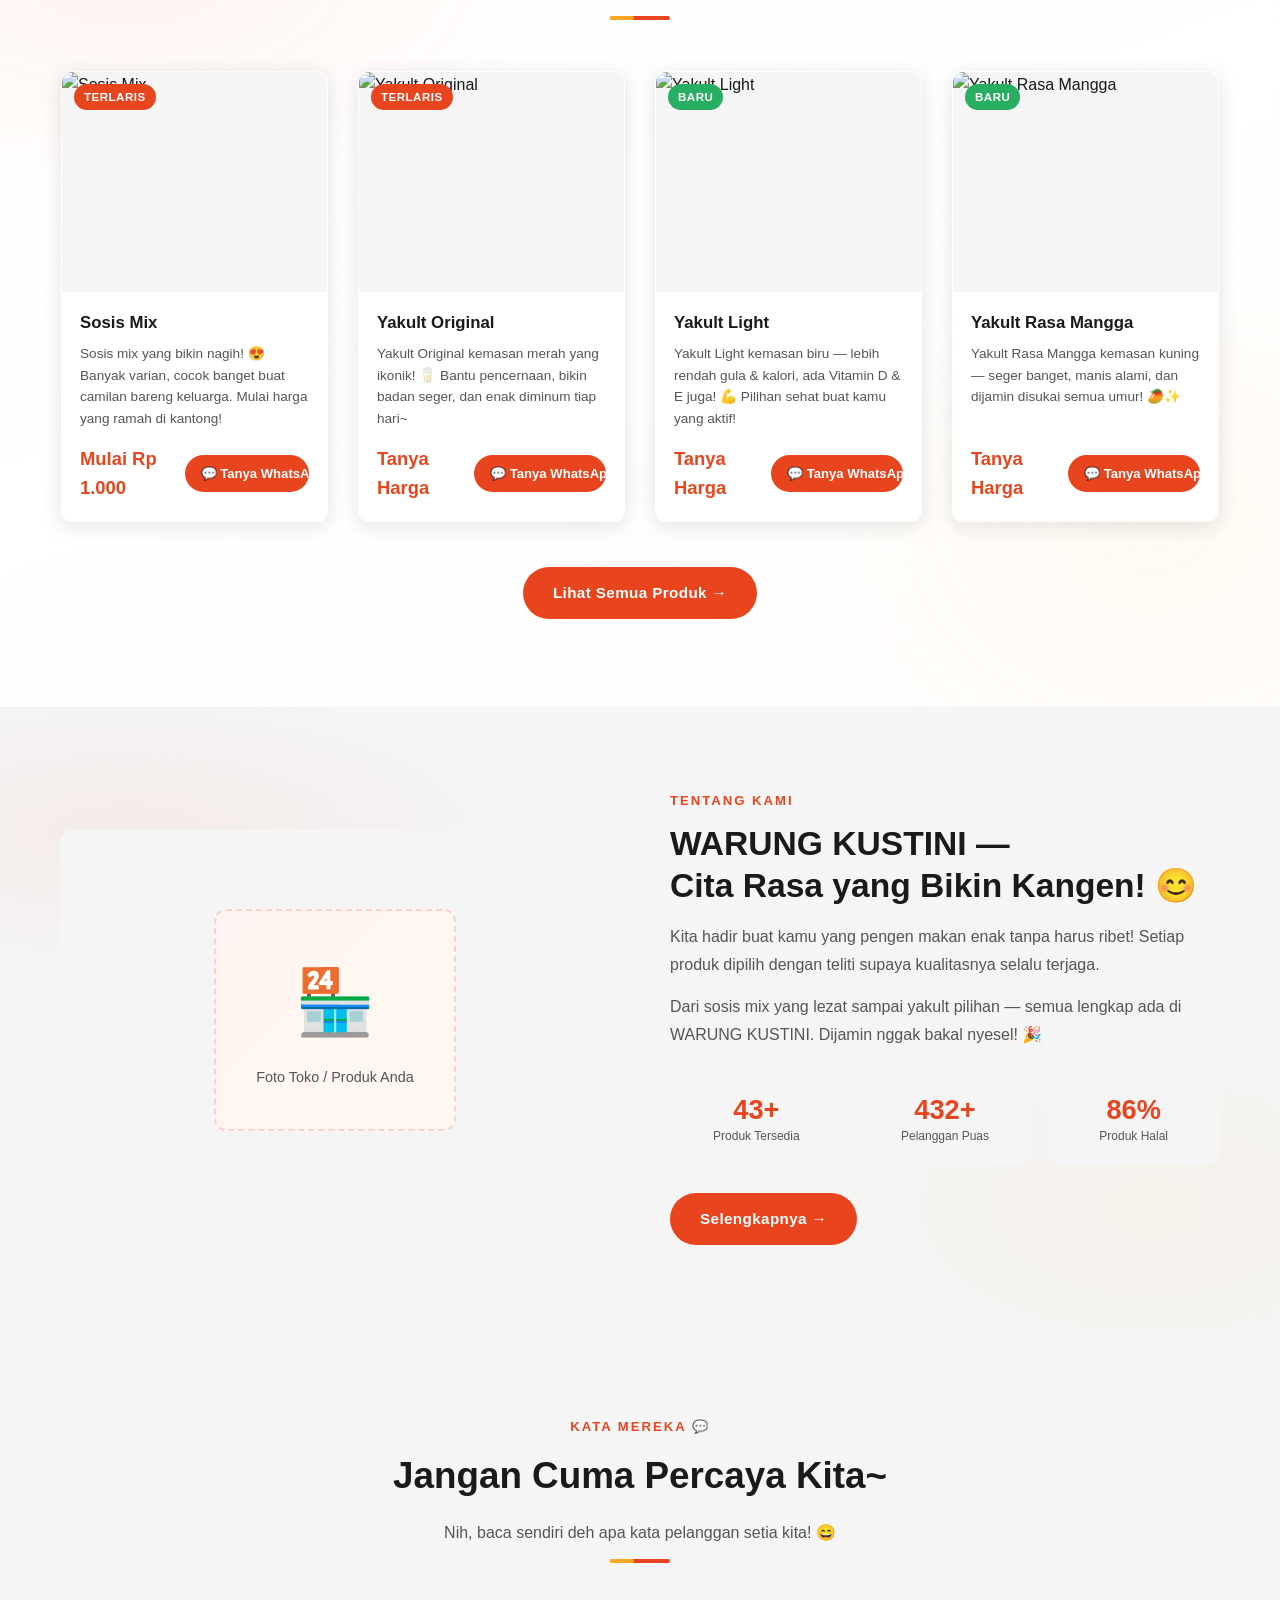
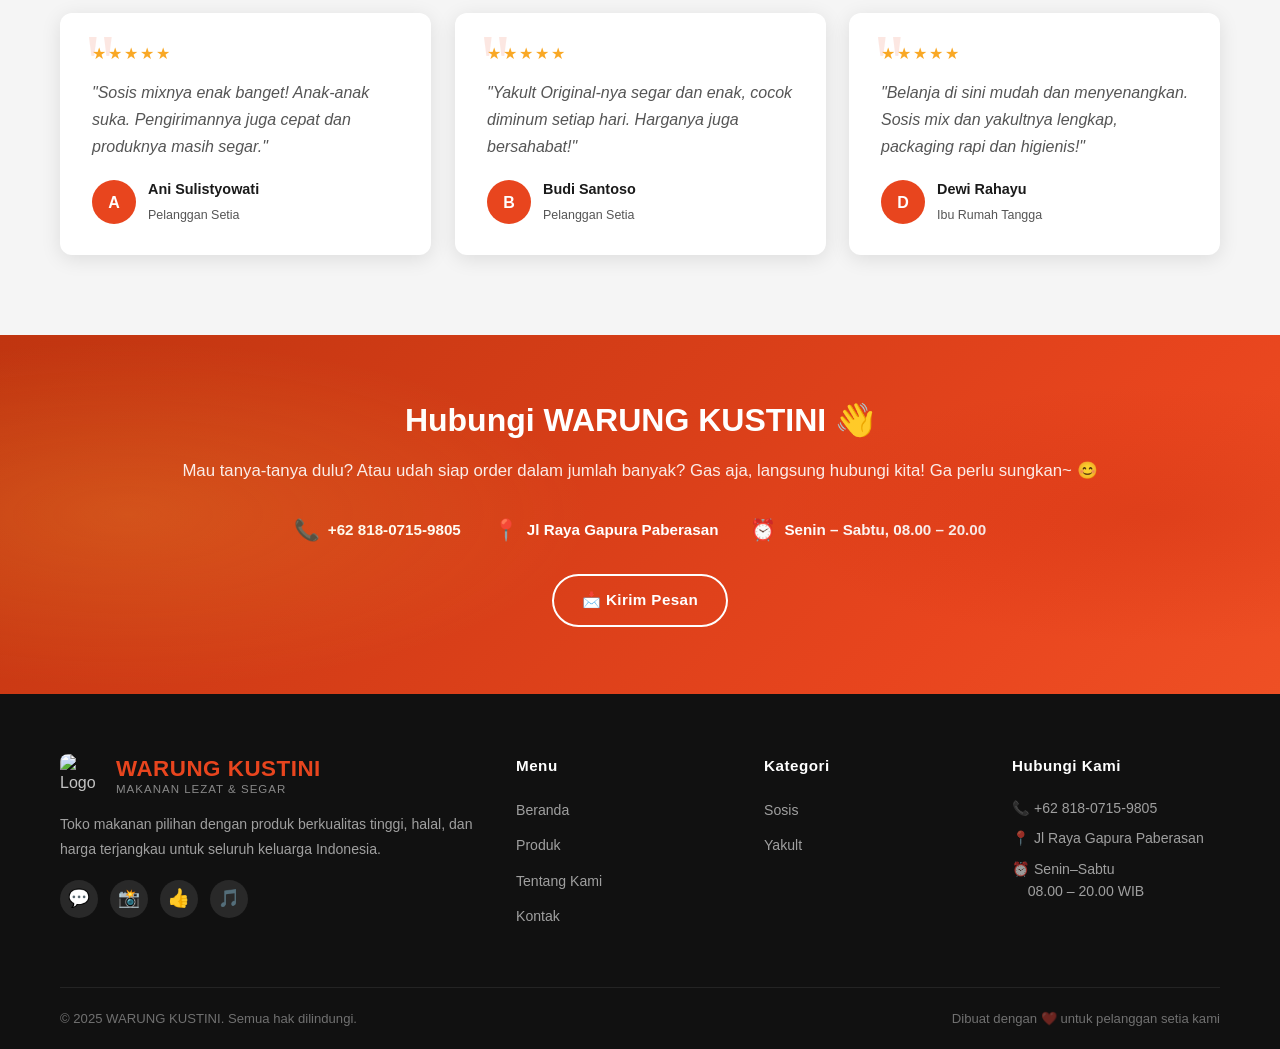
==== commit 7cf70a46: "feat: apply provided image as store logo across all pages Agent-Logs-Url: https://github.com/YahnaMa" ====
--- a/index.html
+++ b/index.html
@@ -7,7 +7,7 @@
   <title>WARUNG KUSTINI — Toko Makanan Lezat</title>
   <link rel="stylesheet" href="css/style.css" />
   <!-- Favicon placeholder (ganti dengan logo Anda) -->
-  <link rel="icon" href="images/logo.png" type="image/png" />
+  <link rel="icon" href="https://github.com/user-attachments/assets/51c0721f-6c15-4c02-b3e6-d2bfa4b50e71" type="image/png" />
 </head>
 <body>
 
@@ -30,7 +30,7 @@
       <!-- Logo -->
       <a href="index.html" class="logo">
         <!-- Ganti src dengan file logo Anda -->
-        <div style="width:48px;height:48px;background:var(--primary);border-radius:10px;display:flex;align-items:center;justify-content:center;color:#fff;font-weight:900;font-size:1.2rem;flex-shrink:0;">KS</div>
+        <img src="https://github.com/user-attachments/assets/51c0721f-6c15-4c02-b3e6-d2bfa4b50e71" alt="Logo WARUNG KUSTINI" class="logo-img" />
         <div class="logo-text">
           <span class="logo-name">WARUNG KUSTINI</span>
           <span class="logo-tagline">Makanan Lezat &amp; Segar</span>
@@ -359,7 +359,7 @@
         <!-- Brand -->
         <div class="footer-brand">
           <div class="logo">
-            <div style="width:44px;height:44px;background:var(--primary);border-radius:8px;display:flex;align-items:center;justify-content:center;color:#fff;font-weight:900;font-size:1.1rem;flex-shrink:0;">KS</div>
+            <img src="https://github.com/user-attachments/assets/51c0721f-6c15-4c02-b3e6-d2bfa4b50e71" alt="Logo WARUNG KUSTINI" class="logo-img" style="width:44px;height:44px;" />
             <div class="logo-text">
               <span class="logo-name">WARUNG KUSTINI</span>
               <span class="logo-tagline">Makanan Lezat &amp; Segar</span>
--- a/css/style.css
+++ b/css/style.css
@@ -1808,7 +1808,7 @@
 /* ---------- Keyframes ---------- */
 @keyframes smOverlayIn  { from { opacity: 0; } to { opacity: 1; } }
 @keyframes smModalIn    { from { opacity: 0; transform: translateY(48px) scale(.94); } to { opacity: 1; transform: none; } }
-@keyframes smGlow       { 0%,100% { box-shadow: 0 0 18px 4px rgba(0,180,216,.35); } 50% { box-shadow: 0 0 34px 10px rgba(0,180,216,.6); } }
+@keyframes smGlow       { 0%,100% { box-shadow: 0 0 18px 4px rgba(255,140,0,.35); } 50% { box-shadow: 0 0 34px 10px rgba(255,140,0,.6); } }
 @keyframes smColonBlink { 0%,100% { opacity: 1; } 50% { opacity: .2; } }
 @keyframes smPulseRing  { 0% { transform: scale(1); opacity: .7; } 100% { transform: scale(1.9); opacity: 0; } }
 @keyframes smShimmer    { 0% { background-position: -200% center; } 100% { background-position: 200% center; } }
@@ -1846,16 +1846,16 @@
   border-radius: 24px;
   position: relative;
   background: #0d1117;
-  border: 1px solid rgba(0, 180, 216, .3);
+  border: 1px solid rgba(255,140,0,.3);
   box-shadow:
-    0 0 0 1px rgba(0,180,216,.12),
+    0 0 0 1px rgba(255,140,0,.12),
     0 32px 80px rgba(0,0,0,.6),
-    0 0 60px rgba(0,180,216,.08);
+    0 0 60px rgba(255,140,0,.08);
   transform: translateY(48px) scale(.94);
   transition: transform .4s cubic-bezier(.34,1.56,.64,1), opacity .35s ease;
   opacity: 0;
   scrollbar-width: thin;
-  scrollbar-color: rgba(0,180,216,.4) transparent;
+  scrollbar-color: rgba(255,140,0,.4) transparent;
 }
 .sumenep-modal-overlay.open .sumenep-modal {
   transform: none;
@@ -1894,7 +1894,7 @@
   overflow: hidden;
   padding: 36px 24px 28px;
   text-align: center;
-  background: linear-gradient(145deg, #050d20 0%, #0a2342 40%, #0d3b5e 70%, #0f3460 100%);
+  background: linear-gradient(145deg, #1a0500 0%, #2d0f00 40%, #3d1800 70%, #2a0c00 100%);
   border-radius: 24px 24px 0 0;
 }
 .sumenep-modal-header::before {
@@ -1902,8 +1902,8 @@
   position: absolute;
   inset: 0;
   background:
-    radial-gradient(ellipse 80% 60% at 50% -10%, rgba(0,180,216,.25) 0%, transparent 70%),
-    radial-gradient(ellipse 60% 40% at 80% 100%, rgba(100,0,200,.15) 0%, transparent 60%);
+    radial-gradient(ellipse 80% 60% at 50% -10%, rgba(255,140,0,.28) 0%, transparent 70%),
+    radial-gradient(ellipse 60% 40% at 80% 100%, rgba(255,80,0,.15) 0%, transparent 60%);
   pointer-events: none;
 }
 /* Animated top border glow */
@@ -1912,7 +1912,7 @@
   position: absolute;
   top: 0; left: 0; right: 0;
   height: 2px;
-  background: linear-gradient(90deg, transparent, #00b4d8, #90e0ef, #00b4d8, transparent);
+  background: linear-gradient(90deg, transparent, #ff8c00, #ffb347, #ff8c00, transparent);
   background-size: 200% auto;
   animation: smShimmer 3s linear infinite;
 }
@@ -1933,14 +1933,14 @@
 .sumenep-header-icon {
   font-size: 2.6rem;
   margin-bottom: 8px;
-  filter: drop-shadow(0 0 12px rgba(0,180,216,.7));
+  filter: drop-shadow(0 0 12px rgba(255,140,0,.7));
   animation: smGlow 3s ease-in-out infinite;
 }
 .sumenep-modal-badge {
   display: inline-block;
-  background: rgba(0,180,216,.18);
-  border: 1px solid rgba(0,180,216,.4);
-  color: #90e0ef;
+  background: rgba(255,140,0,.18);
+  border: 1px solid rgba(255,140,0,.45);
+  color: #ffb347;
   font-size: .72rem;
   font-weight: 600;
   letter-spacing: .08em;
@@ -1954,12 +1954,12 @@
   font-size: 1.65rem;
   font-weight: 800;
   color: #fff;
-  text-shadow: 0 2px 20px rgba(0,180,216,.5);
+  text-shadow: 0 2px 20px rgba(255,140,0,.55);
   letter-spacing: -.01em;
 }
 .sumenep-header-sub {
   font-size: .78rem;
-  color: rgba(144,224,239,.7);
+  color: rgba(255,179,71,.7);
   margin: 0;
   letter-spacing: .04em;
 }
@@ -1978,8 +1978,8 @@
 .sumenep-time-section {
   position: relative;
   overflow: hidden;
-  background: linear-gradient(135deg, #050d20, #0a1929);
-  border: 1px solid rgba(0,180,216,.25);
+  background: linear-gradient(135deg, #150500, #1e0900);
+  border: 1px solid rgba(255,140,0,.28);
   border-radius: 18px;
   padding: 24px 20px 20px;
   text-align: center;
@@ -1989,7 +1989,7 @@
   content: '';
   position: absolute;
   inset: 0;
-  background: radial-gradient(ellipse 90% 70% at 50% 0%, rgba(0,180,216,.12) 0%, transparent 70%);
+  background: radial-gradient(ellipse 90% 70% at 50% 0%, rgba(255,140,0,.14) 0%, transparent 70%);
   pointer-events: none;
 }
 /* Pulsing ring behind clock */
@@ -1998,7 +1998,7 @@
   position: absolute;
   width: 120px; height: 120px;
   border-radius: 50%;
-  border: 2px solid rgba(0,180,216,.3);
+  border: 2px solid rgba(255,140,0,.35);
   top: 50%; left: 50%;
   transform: translate(-50%, -50%);
   animation: smPulseRing 2.4s ease-out infinite;
@@ -2008,7 +2008,7 @@
   font-size: .7rem;
   letter-spacing: .1em;
   text-transform: uppercase;
-  color: rgba(144,224,239,.6);
+  color: rgba(255,179,71,.65);
   margin-bottom: 10px;
 }
 .sumenep-time-display {
@@ -2043,7 +2043,7 @@
 }
 .sumenep-timezone {
   font-size: .68rem;
-  color: rgba(144,224,239,.5);
+  color: rgba(255,179,71,.55);
   letter-spacing: .06em;
 }
 
@@ -2055,23 +2055,23 @@
   animation: smFadeUp .55s .08s ease both;
 }
 .sumenep-stat-tile {
-  background: linear-gradient(145deg, #0f1f30, #0a1422);
-  border: 1px solid rgba(0,180,216,.2);
+  background: linear-gradient(145deg, #1e0a00, #150700);
+  border: 1px solid rgba(255,140,0,.22);
   border-radius: 14px;
   padding: 14px 8px;
   text-align: center;
   transition: border-color .25s, transform .25s, box-shadow .25s;
 }
 .sumenep-stat-tile:hover {
-  border-color: rgba(0,180,216,.55);
+  border-color: rgba(255,140,0,.6);
   transform: translateY(-3px);
-  box-shadow: 0 8px 24px rgba(0,180,216,.15);
+  box-shadow: 0 8px 24px rgba(255,140,0,.18);
 }
 .sumenep-stat-icon { font-size: 1.3rem; line-height: 1; margin-bottom: 6px; }
 .sumenep-stat-val {
   font-size: .95rem;
   font-weight: 800;
-  color: #00b4d8;
+  color: #ff8c00;
   line-height: 1.1;
   letter-spacing: -.01em;
 }
@@ -2093,9 +2093,9 @@
 .sumenep-action-btn {
   flex: 1;
   min-width: 140px;
-  background: linear-gradient(135deg, rgba(0,180,216,.25), rgba(0,119,182,.2));
-  border: 1px solid rgba(0,180,216,.4);
-  color: #90e0ef;
+  background: linear-gradient(135deg, rgba(255,140,0,.25), rgba(255,80,0,.18));
+  border: 1px solid rgba(255,140,0,.45);
+  color: #ffb347;
   border-radius: 12px;
   padding: 10px 14px;
   font-size: .85rem;
@@ -2105,40 +2105,54 @@
   text-align: center;
 }
 .sumenep-action-btn:hover {
-  background: linear-gradient(135deg, rgba(0,180,216,.4), rgba(0,119,182,.35));
-  box-shadow: 0 4px 16px rgba(0,180,216,.2);
+  background: linear-gradient(135deg, rgba(255,140,0,.42), rgba(255,80,0,.32));
+  box-shadow: 0 4px 18px rgba(255,140,0,.25);
   transform: translateY(-2px);
 }
 .sumenep-action-btn--sholat {
-  background: linear-gradient(135deg, rgba(96,58,161,.3), rgba(56,29,108,.25));
-  border-color: rgba(160,120,220,.4);
-  color: #c9a8ff;
+  background: linear-gradient(135deg, rgba(255,120,0,.22), rgba(255,60,0,.16));
+  border-color: rgba(255,140,0,.4);
+  color: #ffb347;
 }
 .sumenep-action-btn--sholat:hover {
-  background: linear-gradient(135deg, rgba(96,58,161,.5), rgba(56,29,108,.4));
-  box-shadow: 0 4px 16px rgba(160,120,220,.2);
+  background: linear-gradient(135deg, rgba(255,120,0,.4), rgba(255,60,0,.3));
+  box-shadow: 0 4px 18px rgba(255,140,0,.22);
 }
 .sumenep-action-btn--tiktok {
-  background: linear-gradient(135deg, rgba(255,0,80,.2), rgba(0,242,234,.15));
-  border-color: rgba(255,0,80,.4);
-  color: #ff6b9d;
-}
-.sumenep-action-btn--tiktok:hover {
-  background: linear-gradient(135deg, rgba(255,0,80,.35), rgba(0,242,234,.25));
-  box-shadow: 0 4px 16px rgba(255,0,80,.2);
+  background: linear-gradient(135deg, rgba(255,100,0,.22), rgba(255,140,0,.16));
+  border-color: rgba(255,140,0,.4);
+  color: #ffb347;
+}
+.sumenep-action-btn--facebook {
+  background: linear-gradient(135deg, rgba(24,119,242,.22), rgba(66,153,255,.16));
+  border-color: rgba(24,119,242,.4);
+  color: #6abaff;
+}
+.sumenep-action-btn--facebook:hover {
+  background: linear-gradient(135deg, rgba(24,119,242,.4), rgba(66,153,255,.3));
+  box-shadow: 0 4px 18px rgba(24,119,242,.22);
+}
+.sumenep-action-btn--yakult {
+  background: linear-gradient(135deg, rgba(255,160,0,.22), rgba(255,200,50,.16));
+  border-color: rgba(255,160,0,.4);
+  color: #ffd566;
+}
+.sumenep-action-btn--yakult:hover {
+  background: linear-gradient(135deg, rgba(255,160,0,.4), rgba(255,200,50,.3));
+  box-shadow: 0 4px 18px rgba(255,160,0,.22);
 }
 
 /* ---------- TikTok download section ---------- */
 .sumenep-tiktok-section {
-  background: linear-gradient(145deg, #1a0a10, #100818);
-  border: 1px solid rgba(255,0,80,.2);
+  background: linear-gradient(145deg, #1e0900, #150600);
+  border: 1px solid rgba(255,140,0,.22);
   border-radius: 18px;
   padding: 18px;
   animation: smFadeUp .6s .12s ease both;
   margin-top: 14px;
 }
 .sumenep-tiktok-section .sumenep-weather-header h3 {
-  color: #ff6b9d;
+  color: #ffb347;
 }
 .sumenep-tiktok-form {
   display: flex;
@@ -2150,7 +2164,7 @@
   flex: 1;
   min-width: 200px;
   background: rgba(255,255,255,.07);
-  border: 1px solid rgba(255,0,80,.3);
+  border: 1px solid rgba(255,140,0,.3);
   color: #f0f0f0;
   border-radius: 10px;
   padding: 9px 13px;
@@ -2159,11 +2173,11 @@
   transition: border-color .2s;
 }
 .sumenep-tiktok-input:focus {
-  border-color: rgba(255,0,80,.7);
+  border-color: rgba(255,140,0,.7);
 }
 .sumenep-tiktok-input::placeholder { color: rgba(255,255,255,.35); }
 .sumenep-tiktok-dl-btn {
-  background: linear-gradient(135deg, #ff0050, #7928ca);
+  background: linear-gradient(135deg, #ff8c00, #e65c00);
   color: #fff;
   border: none;
   border-radius: 10px;
@@ -2177,13 +2191,13 @@
 .sumenep-tiktok-dl-btn:disabled { opacity: .5; cursor: not-allowed; transform: none; }
 .sumenep-tiktok-processing {
   font-size: .83rem;
-  color: #ff6b9d;
+  color: #ffb347;
   margin: 8px 0;
   animation: smPulse 1.4s ease infinite;
 }
 .sumenep-tiktok-result-card {
   background: rgba(255,255,255,.05);
-  border: 1px solid rgba(255,0,80,.15);
+  border: 1px solid rgba(255,140,0,.18);
   border-radius: 12px;
   padding: 14px;
   margin-top: 10px;
@@ -2207,12 +2221,12 @@
 }
 .sumenep-tiktok-author {
   font-size: .75rem;
-  color: #ff6b9d;
+  color: #ffb347;
   margin: 0 0 10px;
 }
 .sumenep-tiktok-download-link {
   display: inline-block;
-  background: linear-gradient(135deg, #ff0050, #7928ca);
+  background: linear-gradient(135deg, #ff8c00, #e65c00);
   color: #fff;
   text-decoration: none;
   border-radius: 10px;
@@ -2228,29 +2242,236 @@
   margin-top: 8px;
 }
 
-/* ---------- Weather section ---------- */
-.sumenep-weather-section {
-  background: linear-gradient(145deg, #0f1f30, #0a1422);
-  border: 1px solid rgba(0,180,216,.2);
-  border-radius: 18px;
-  padding: 18px;
-  animation: smFadeUp .6s .12s ease both;
-}
-/* ---------- Prayer schedule section ---------- */
-.sumenep-sholat-section {
-  background: linear-gradient(145deg, #160d2a, #0e0820);
-  border: 1px solid rgba(160,120,220,.2);
+/* ---------- Facebook download section ---------- */
+.sumenep-facebook-section {
+  background: linear-gradient(145deg, #00091e, #000d2e);
+  border: 1px solid rgba(24,119,242,.25);
   border-radius: 18px;
   padding: 18px;
   animation: smFadeUp .6s .12s ease both;
   margin-top: 14px;
 }
+.sumenep-facebook-section .sumenep-weather-header h3 {
+  color: #6abaff;
+}
+.sumenep-facebook-result-card {
+  border-color: rgba(24,119,242,.22);
+}
+.sumenep-facebook-desc {
+  font-size: .78rem;
+  color: rgba(255,255,255,.55);
+  margin: 4px 0 10px;
+  white-space: pre-line;
+  line-height: 1.5;
+}
+.sumenep-facebook-links {
+  display: flex;
+  gap: 10px;
+  flex-wrap: wrap;
+  margin-top: 4px;
+}
+.sumenep-facebook-dl-sd {
+  background: linear-gradient(135deg, #1877f2, #0e5fcc);
+}
+.sumenep-facebook-dl-hd {
+  background: linear-gradient(135deg, #42a5f5, #1565c0);
+}
+
+/* ---------- Yakult Calculator section ---------- */
+.sumenep-yakult-section {
+  background: linear-gradient(145deg, #1e0900, #150600);
+  border: 1px solid rgba(255,140,0,.22);
+  border-radius: 18px;
+  padding: 18px;
+  animation: smFadeUp .6s .12s ease both;
+  margin-top: 14px;
+}
+.sumenep-yakult-section .sumenep-weather-header h3 {
+  color: #ffb347;
+}
+.sumenep-yakult-type-toggle {
+  display: flex;
+  gap: 8px;
+  margin-bottom: 16px;
+}
+.sumenep-yakult-type-btn {
+  flex: 1;
+  padding: 8px 12px;
+  border-radius: 10px;
+  border: 1px solid rgba(255,140,0,.4);
+  background: rgba(255,140,0,.1);
+  color: rgba(255,179,71,.7);
+  font-size: .82rem;
+  font-weight: 700;
+  cursor: pointer;
+  transition: background .2s, color .2s, transform .15s;
+}
+.sumenep-yakult-type-btn.active {
+  background: linear-gradient(135deg, rgba(255,140,0,.45), rgba(255,80,0,.35));
+  color: #ffb347;
+  border-color: rgba(255,140,0,.7);
+  box-shadow: 0 3px 12px rgba(255,140,0,.25);
+}
+.sumenep-yakult-type-btn:hover:not(.active) {
+  background: rgba(255,140,0,.2);
+  color: #ffb347;
+}
+.sumenep-yakult-rows {
+  display: flex;
+  flex-direction: column;
+  gap: 10px;
+  margin-bottom: 16px;
+}
+.sumenep-yakult-row {
+  display: flex;
+  align-items: center;
+  gap: 10px;
+  background: rgba(255,140,0,.06);
+  border: 1px solid rgba(255,140,0,.15);
+  border-radius: 12px;
+  padding: 10px 14px;
+}
+.sumenep-yakult-row-icon {
+  font-size: 1.5rem;
+  flex-shrink: 0;
+}
+.sumenep-yakult-row-info {
+  flex: 1;
+  min-width: 0;
+}
+.sumenep-yakult-row-name {
+  font-size: .82rem;
+  font-weight: 700;
+  color: #ffb347;
+  margin-bottom: 2px;
+}
+.sumenep-yakult-row-price {
+  font-size: .74rem;
+  color: rgba(255,179,71,.6);
+}
+.sumenep-yakult-qty-ctrl {
+  display: flex;
+  align-items: center;
+  gap: 6px;
+  flex-shrink: 0;
+}
+.sumenep-yakult-qty-btn {
+  width: 28px;
+  height: 28px;
+  border-radius: 50%;
+  border: 1px solid rgba(255,140,0,.5);
+  background: rgba(255,140,0,.15);
+  color: #ffb347;
+  font-size: 1.1rem;
+  font-weight: 700;
+  cursor: pointer;
+  display: flex;
+  align-items: center;
+  justify-content: center;
+  line-height: 1;
+  transition: background .15s, transform .12s;
+}
+.sumenep-yakult-qty-btn:hover {
+  background: rgba(255,140,0,.35);
+  transform: scale(1.1);
+}
+.sumenep-yakult-qty-val {
+  min-width: 30px;
+  text-align: center;
+  font-size: .9rem;
+  font-weight: 700;
+  color: #fff;
+}
+.sumenep-yakult-calc-btn {
+  width: 100%;
+  padding: 12px;
+  border-radius: 12px;
+  border: none;
+  background: linear-gradient(135deg, #ff8c00, #e85d00);
+  color: #fff;
+  font-size: .9rem;
+  font-weight: 700;
+  cursor: pointer;
+  transition: opacity .2s, transform .15s;
+  letter-spacing: .03em;
+}
+.sumenep-yakult-calc-btn:hover {
+  opacity: .88;
+  transform: translateY(-2px);
+}
+.sumenep-yakult-result {
+  margin-top: 14px;
+  background: rgba(255,140,0,.08);
+  border: 1px solid rgba(255,140,0,.25);
+  border-radius: 14px;
+  padding: 14px;
+  display: none;
+}
+.sumenep-yakult-result-title {
+  font-size: .8rem;
+  color: rgba(255,179,71,.6);
+  margin-bottom: 10px;
+  text-align: center;
+  font-weight: 600;
+}
+.sumenep-yakult-result-rows {
+  display: flex;
+  flex-direction: column;
+  gap: 6px;
+  margin-bottom: 10px;
+}
+.sumenep-yakult-result-row {
+  display: flex;
+  justify-content: space-between;
+  align-items: center;
+  font-size: .82rem;
+  color: rgba(255,255,255,.8);
+}
+.sumenep-yakult-result-row span:last-child {
+  font-weight: 600;
+  color: #ffb347;
+}
+.sumenep-yakult-result-divider {
+  border: none;
+  border-top: 1px solid rgba(255,140,0,.2);
+  margin: 8px 0;
+}
+.sumenep-yakult-result-total {
+  display: flex;
+  justify-content: space-between;
+  align-items: center;
+  font-size: .95rem;
+  font-weight: 700;
+  color: #fff;
+}
+.sumenep-yakult-result-total span:last-child {
+  color: #ffd566;
+  font-size: 1.05rem;
+}
+
+/* ---------- Weather section ---------- */
+.sumenep-weather-section {
+  background: linear-gradient(145deg, #1e0900, #150600);
+  border: 1px solid rgba(255,140,0,.22);
+  border-radius: 18px;
+  padding: 18px;
+  animation: smFadeUp .6s .12s ease both;
+}
+/* ---------- Prayer schedule section ---------- */
+.sumenep-sholat-section {
+  background: linear-gradient(145deg, #1e0900, #150600);
+  border: 1px solid rgba(255,140,0,.22);
+  border-radius: 18px;
+  padding: 18px;
+  animation: smFadeUp .6s .12s ease both;
+  margin-top: 14px;
+}
 .sumenep-sholat-section .sumenep-weather-header h3 {
-  color: #c9a8ff;
+  color: #ffb347;
 }
 .sumenep-sholat-meta {
   font-size: .78rem;
-  color: rgba(200,170,255,.6);
+  color: rgba(255,179,71,.6);
   margin: 0 0 12px;
   text-align: center;
 }
@@ -2260,21 +2481,21 @@
   gap: 8px;
 }
 .sumenep-sholat-tile {
-  background: rgba(160,120,220,.1);
-  border: 1px solid rgba(160,120,220,.2);
+  background: rgba(255,140,0,.1);
+  border: 1px solid rgba(255,140,0,.22);
   border-radius: 12px;
   padding: 10px 6px;
   text-align: center;
   transition: background .2s;
 }
 .sumenep-sholat-tile:hover {
-  background: rgba(160,120,220,.2);
+  background: rgba(255,140,0,.22);
 }
 .sumenep-sholat-icon { font-size: 1.2rem; line-height: 1; margin-bottom: 4px; }
 .sumenep-sholat-label {
   font-size: .65rem;
   font-weight: 700;
-  color: rgba(200,170,255,.7);
+  color: rgba(255,179,71,.75);
   text-transform: uppercase;
   letter-spacing: .04em;
   margin-bottom: 4px;
@@ -2282,7 +2503,7 @@
 .sumenep-sholat-time {
   font-size: .95rem;
   font-weight: 800;
-  color: #c9a8ff;
+  color: #ffb347;
   letter-spacing: .04em;
 }
 
@@ -2296,13 +2517,13 @@
   margin: 0;
   font-size: .95rem;
   font-weight: 700;
-  color: #90e0ef;
+  color: #ffb347;
   letter-spacing: .02em;
 }
 .sumenep-refresh-btn {
-  background: rgba(0,180,216,.15);
-  border: 1px solid rgba(0,180,216,.35);
-  color: #00b4d8;
+  background: rgba(255,140,0,.15);
+  border: 1px solid rgba(255,140,0,.38);
+  color: #ff8c00;
   border-radius: 50%;
   width: 32px;
   height: 32px;
@@ -2314,7 +2535,7 @@
   transition: background .2s, transform .4s;
 }
 .sumenep-refresh-btn:hover {
-  background: rgba(0,180,216,.3);
+  background: rgba(255,140,0,.3);
   transform: rotate(180deg);
 }
 .sumenep-refresh-btn.loading { animation: smSpin .8s linear infinite; }
@@ -2330,15 +2551,15 @@
 
 .sumenep-weather-update {
   font-size: .7rem;
-  color: rgba(144,224,239,.5);
+  color: rgba(255,179,71,.55);
   margin: 0 0 12px;
   letter-spacing: .03em;
 }
 
 /* Forecast cards */
 .sumenep-forecast-card {
-  background: rgba(0,180,216,.06);
-  border: 1px solid rgba(0,180,216,.18);
+  background: rgba(255,140,0,.06);
+  border: 1px solid rgba(255,140,0,.18);
   border-radius: 14px;
   padding: 14px 16px;
   margin-bottom: 10px;
@@ -2349,8 +2570,8 @@
   transition: border-color .25s, background .25s, transform .25s;
 }
 .sumenep-forecast-card:hover {
-  border-color: rgba(0,180,216,.45);
-  background: rgba(0,180,216,.12);
+  border-color: rgba(255,140,0,.48);
+  background: rgba(255,140,0,.12);
   transform: translateX(4px);
 }
 .sumenep-forecast-card:last-child { margin-bottom: 0; }
@@ -2360,7 +2581,7 @@
   height: 48px;
   object-fit: contain;
   border-radius: 10px;
-  background: rgba(0,180,216,.08);
+  background: rgba(255,140,0,.08);
   padding: 4px;
 }
 .sumenep-forecast-img-placeholder {
@@ -2370,13 +2591,13 @@
   align-items: center;
   justify-content: center;
   font-size: 1.9rem;
-  background: rgba(0,180,216,.08);
+  background: rgba(255,140,0,.08);
   border-radius: 10px;
 }
 .sumenep-forecast-info { min-width: 0; }
 .sumenep-forecast-time {
   font-size: .68rem;
-  color: rgba(144,224,239,.55);
+  color: rgba(255,179,71,.6);
   margin-bottom: 3px;
   letter-spacing: .04em;
   text-transform: uppercase;
@@ -2397,9 +2618,9 @@
 .sumenep-forecast-details { display: flex; flex-wrap: wrap; gap: 5px 14px; }
 .sumenep-forecast-detail {
   font-size: .7rem;
-  color: rgba(144,224,239,.65);
-  background: rgba(0,180,216,.08);
-  border: 1px solid rgba(0,180,216,.15);
+  color: rgba(255,179,71,.7);
+  background: rgba(255,140,0,.08);
+  border: 1px solid rgba(255,140,0,.18);
   border-radius: 6px;
   padding: 2px 8px;
 }
@@ -2414,7 +2635,7 @@
 .weather-loading {
   display: block;
   text-align: center;
-  color: rgba(144,224,239,.6);
+  color: rgba(255,179,71,.65);
   font-size: .82rem;
   padding: 16px 0;
 }
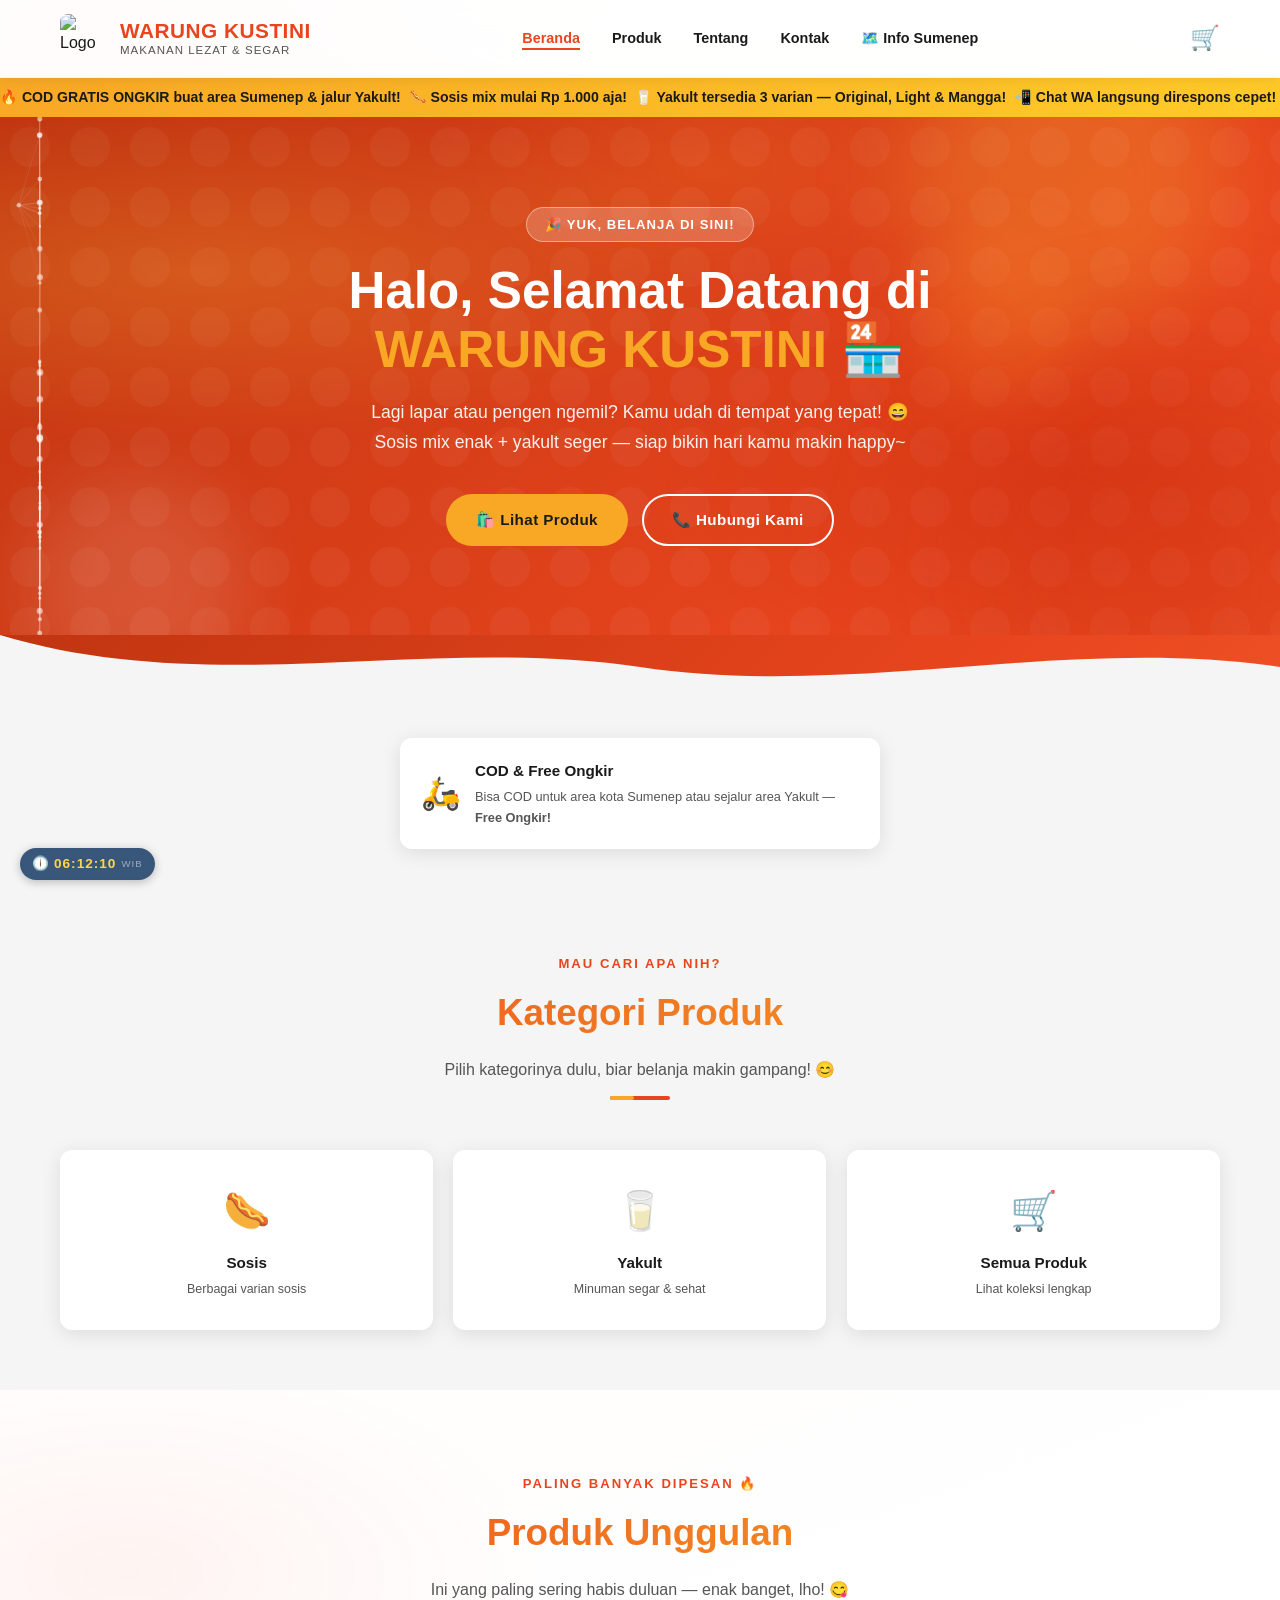
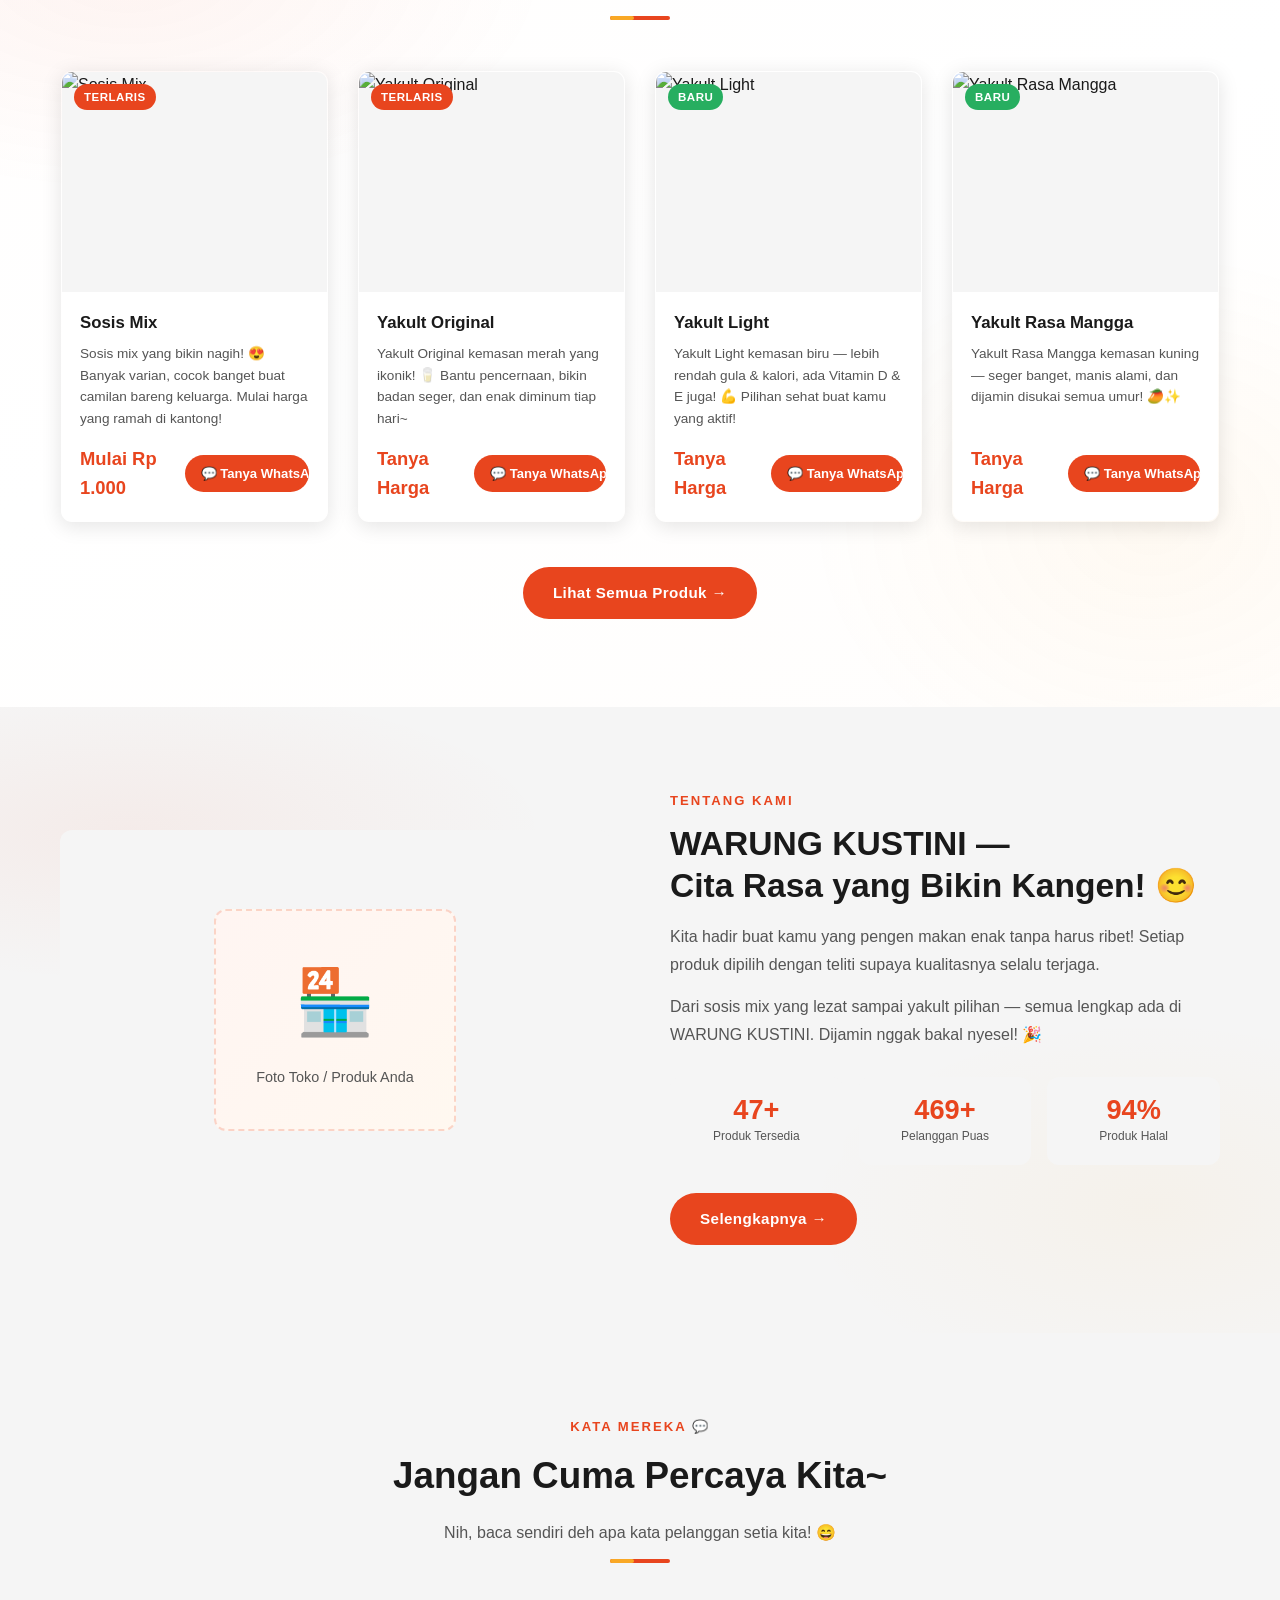
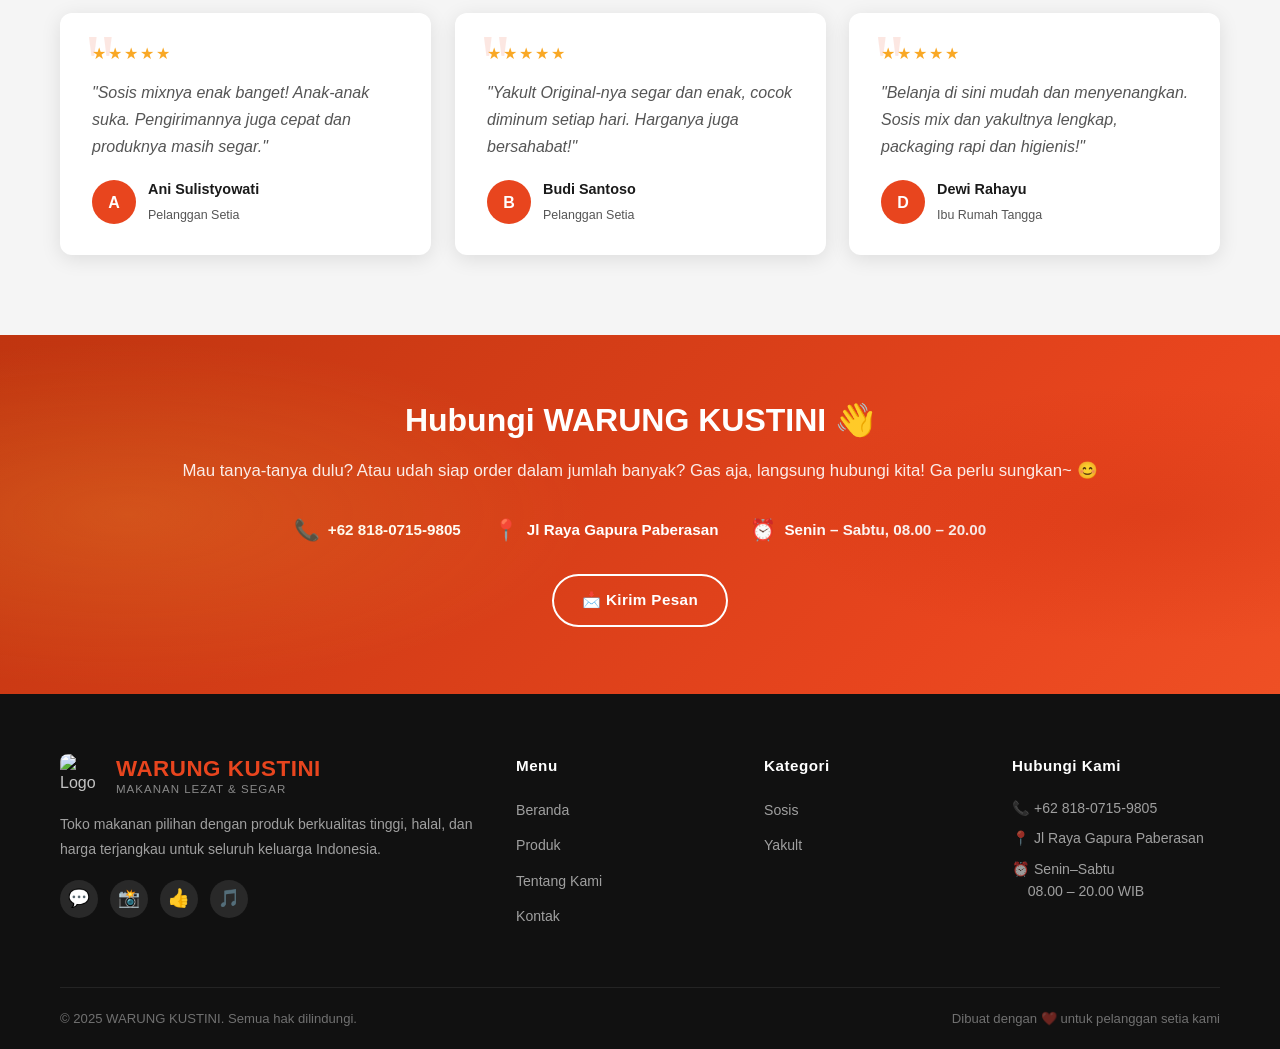
==== commit 1d2c55d0: "Update all store logo references to new provided image URL Agent-Logs-Url: https://github.com/YahnaM" ====
--- a/index.html
+++ b/index.html
@@ -7,7 +7,7 @@
   <title>WARUNG KUSTINI — Toko Makanan Lezat</title>
   <link rel="stylesheet" href="css/style.css" />
   <!-- Favicon placeholder (ganti dengan logo Anda) -->
-  <link rel="icon" href="https://github.com/user-attachments/assets/51c0721f-6c15-4c02-b3e6-d2bfa4b50e71" type="image/png" />
+  <link rel="icon" href="https://github.com/user-attachments/assets/e025825e-814b-445a-9959-0425575593fa" type="image/png" />
 </head>
 <body>
 
@@ -30,7 +30,7 @@
       <!-- Logo -->
       <a href="index.html" class="logo">
         <!-- Ganti src dengan file logo Anda -->
-        <img src="https://github.com/user-attachments/assets/51c0721f-6c15-4c02-b3e6-d2bfa4b50e71" alt="Logo WARUNG KUSTINI" class="logo-img" />
+        <img src="https://github.com/user-attachments/assets/e025825e-814b-445a-9959-0425575593fa" alt="Logo WARUNG KUSTINI" class="logo-img" />
         <div class="logo-text">
           <span class="logo-name">WARUNG KUSTINI</span>
           <span class="logo-tagline">Makanan Lezat &amp; Segar</span>
@@ -359,7 +359,7 @@
         <!-- Brand -->
         <div class="footer-brand">
           <div class="logo">
-            <img src="https://github.com/user-attachments/assets/51c0721f-6c15-4c02-b3e6-d2bfa4b50e71" alt="Logo WARUNG KUSTINI" class="logo-img" style="width:44px;height:44px;" />
+            <img src="https://github.com/user-attachments/assets/e025825e-814b-445a-9959-0425575593fa" alt="Logo WARUNG KUSTINI" class="logo-img" style="width:44px;height:44px;" />
             <div class="logo-text">
               <span class="logo-name">WARUNG KUSTINI</span>
               <span class="logo-tagline">Makanan Lezat &amp; Segar</span>
